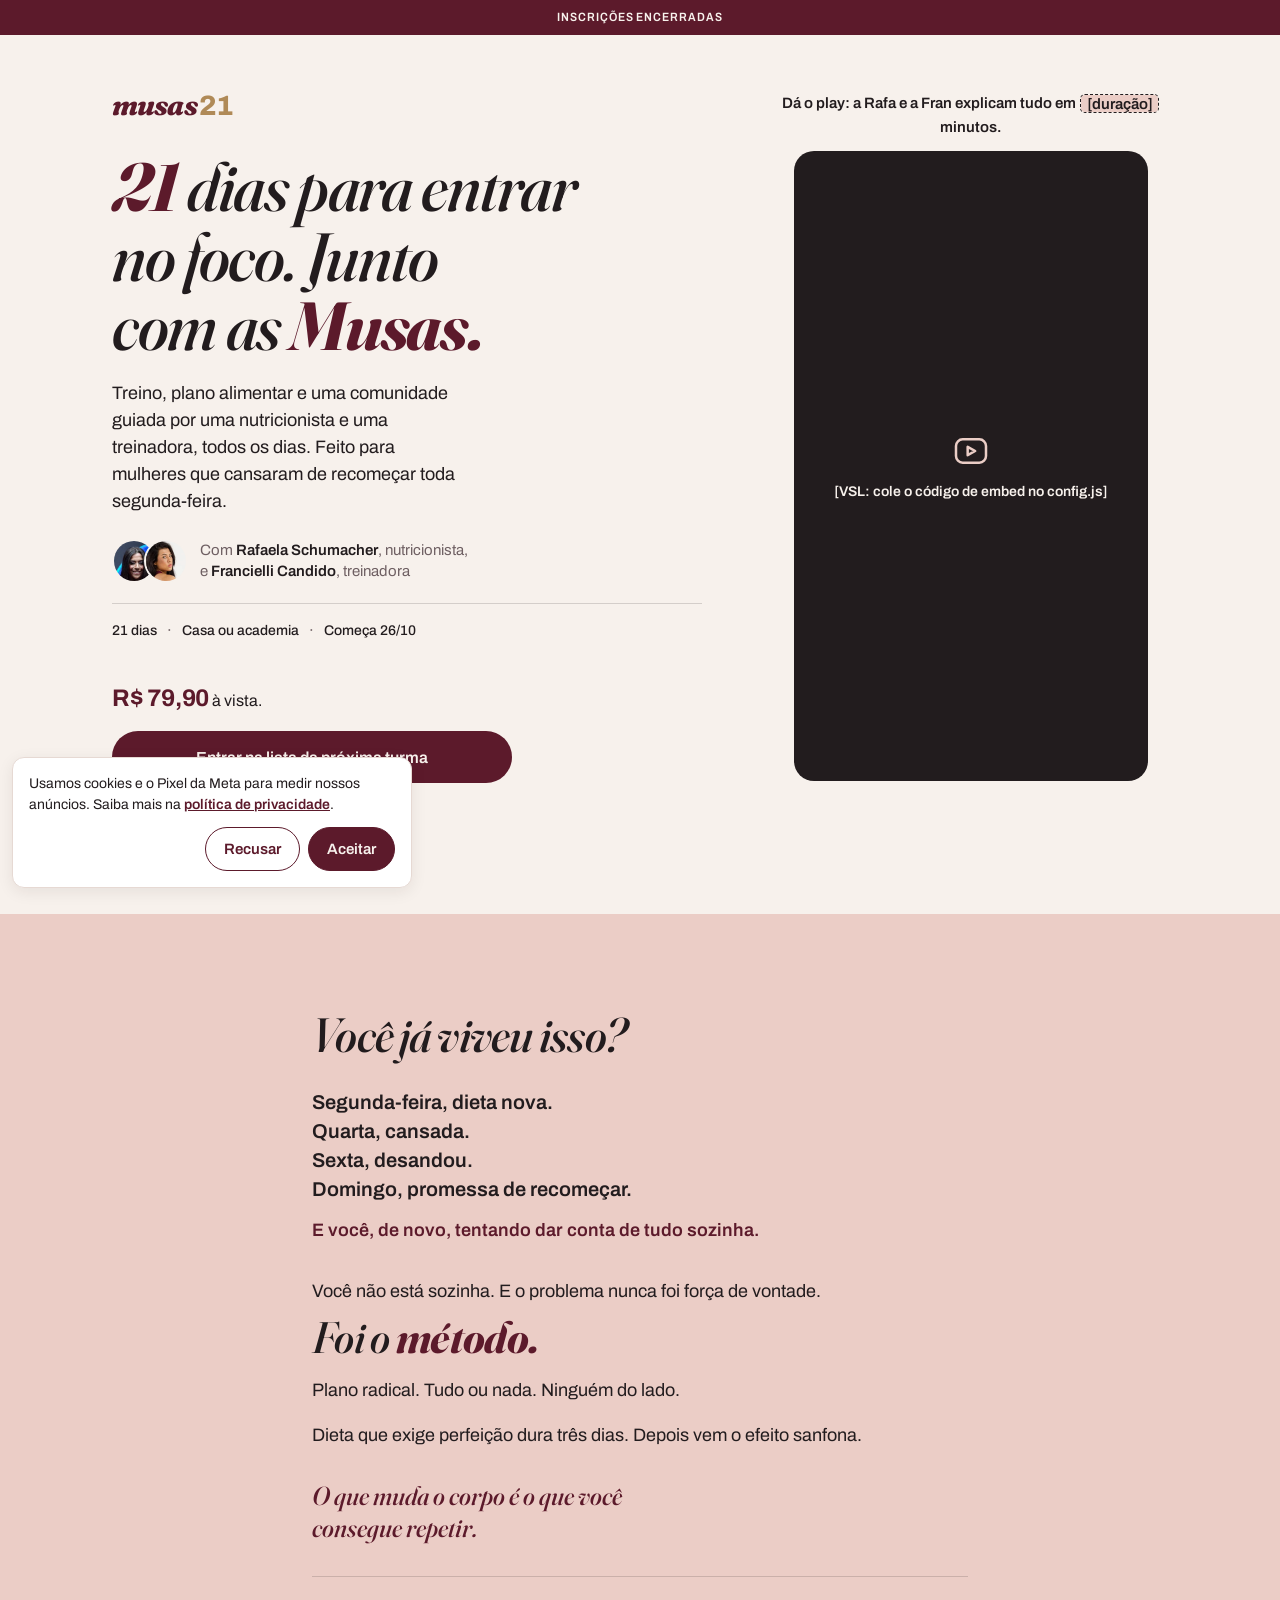
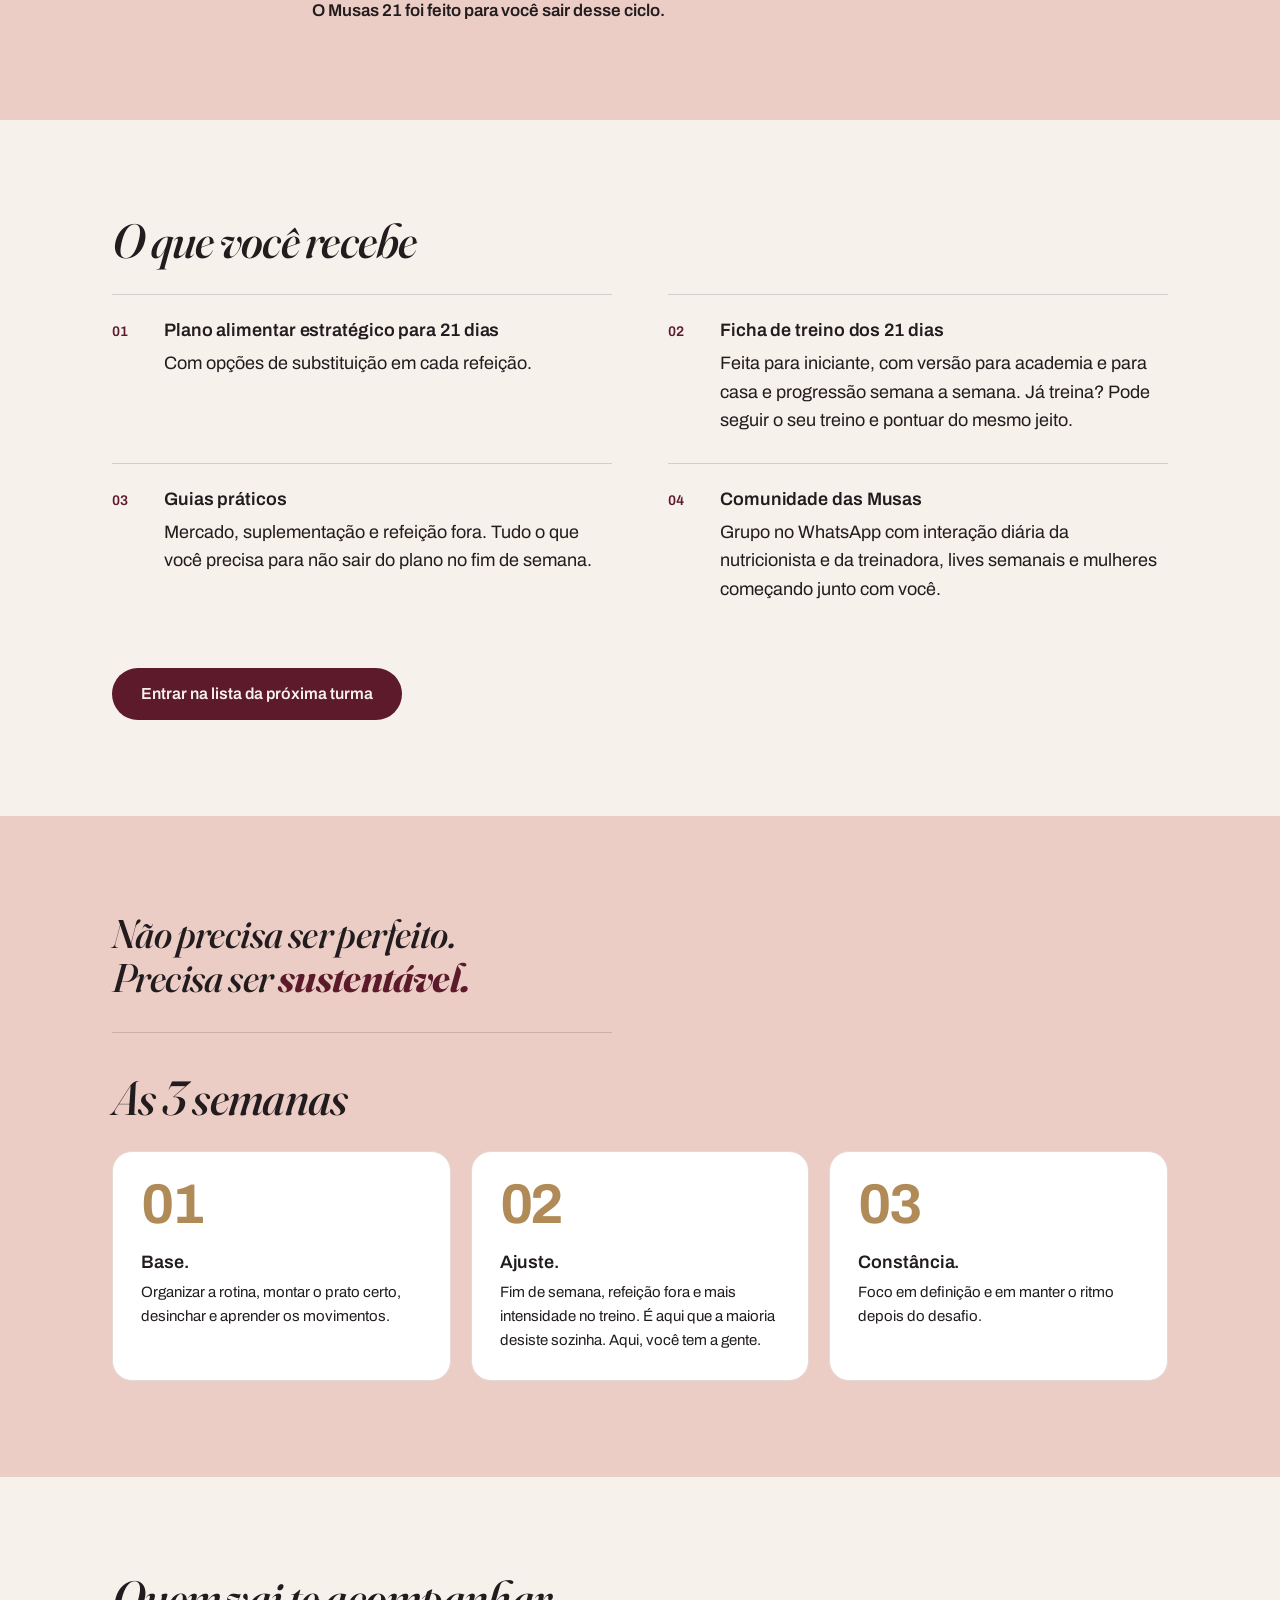
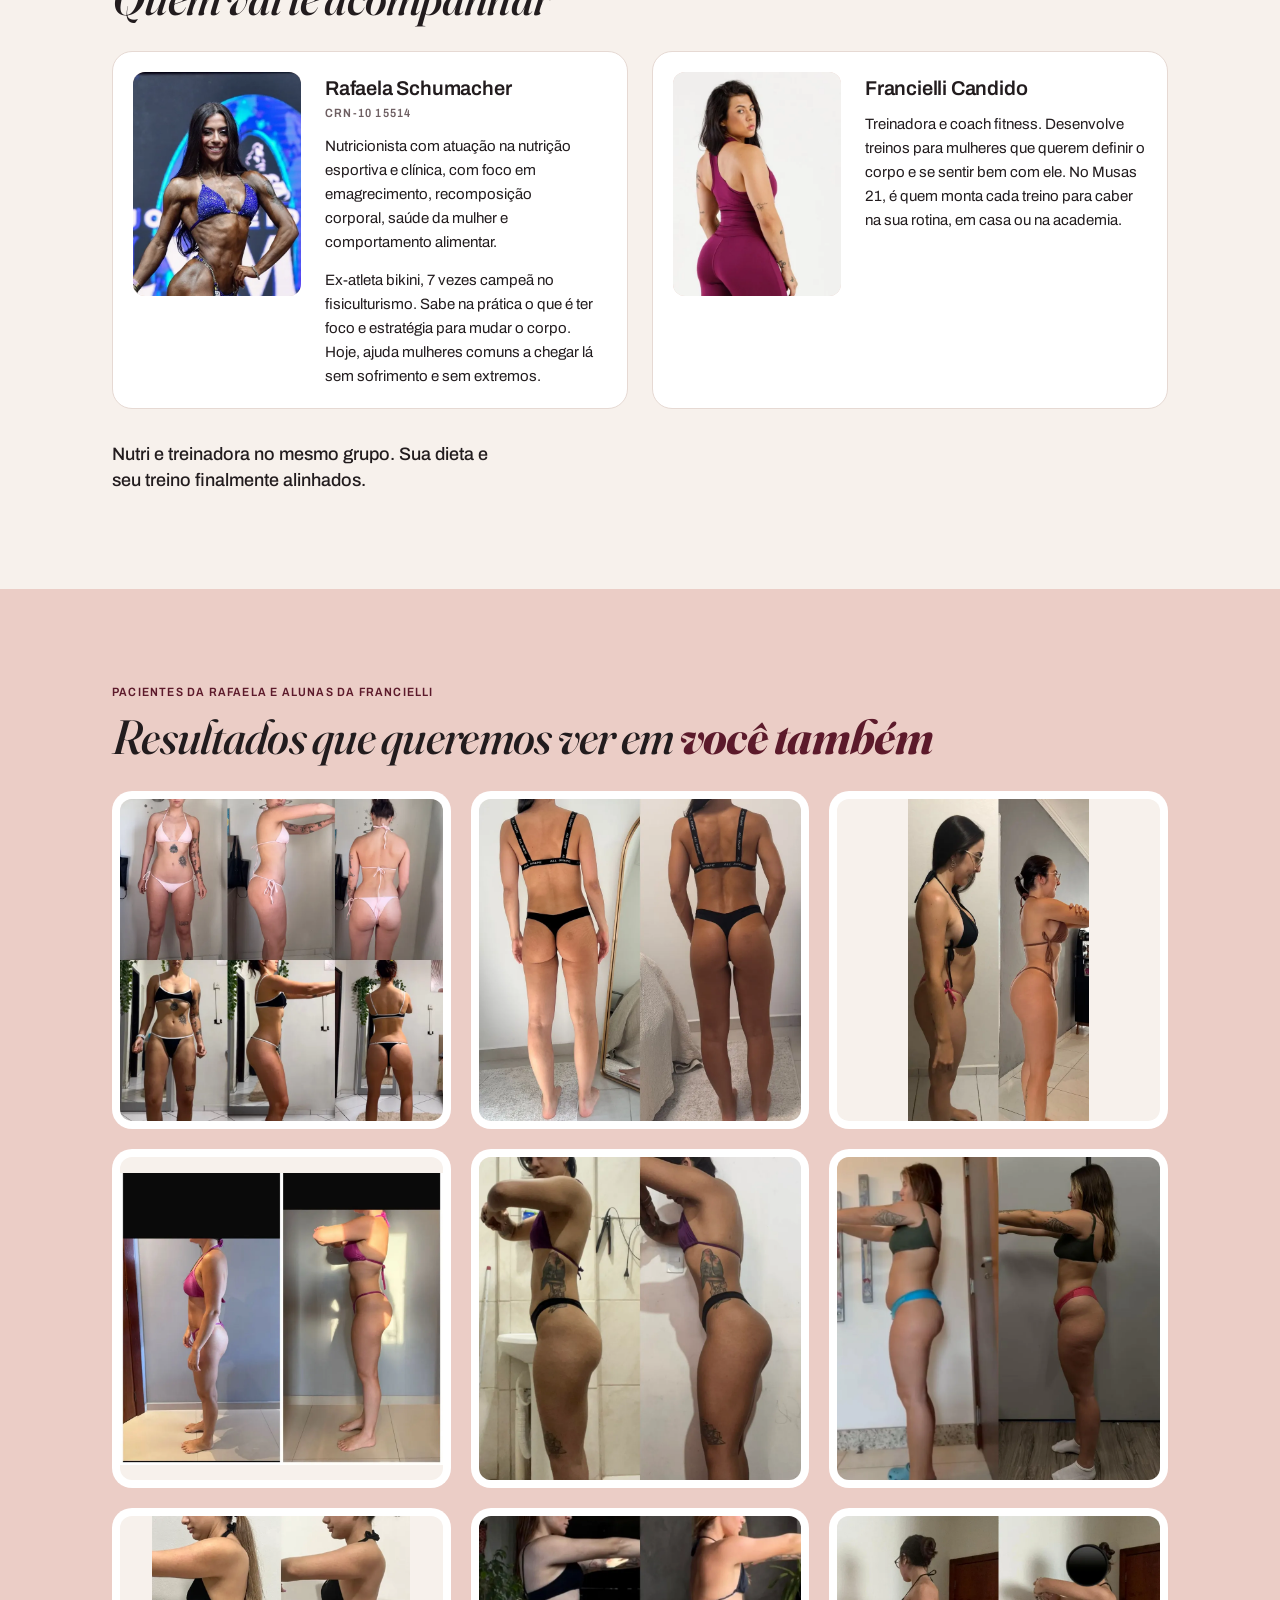
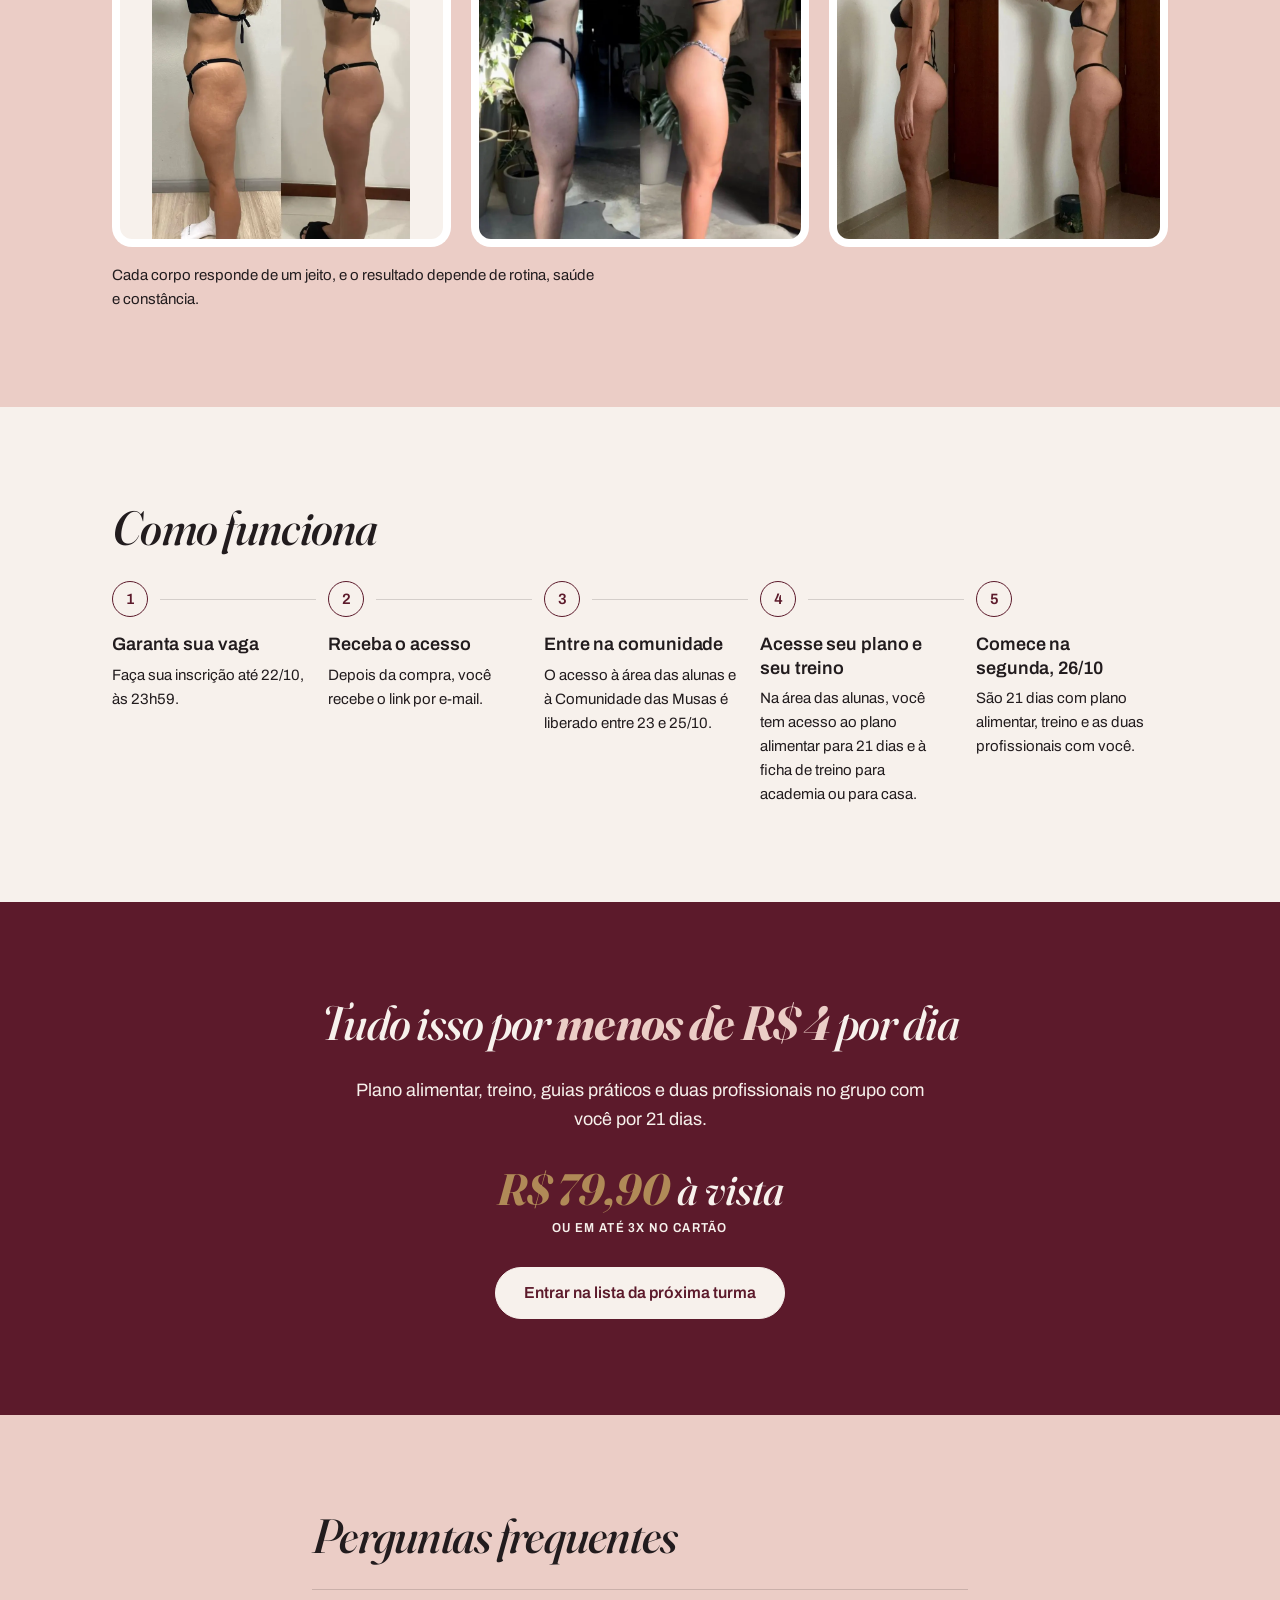
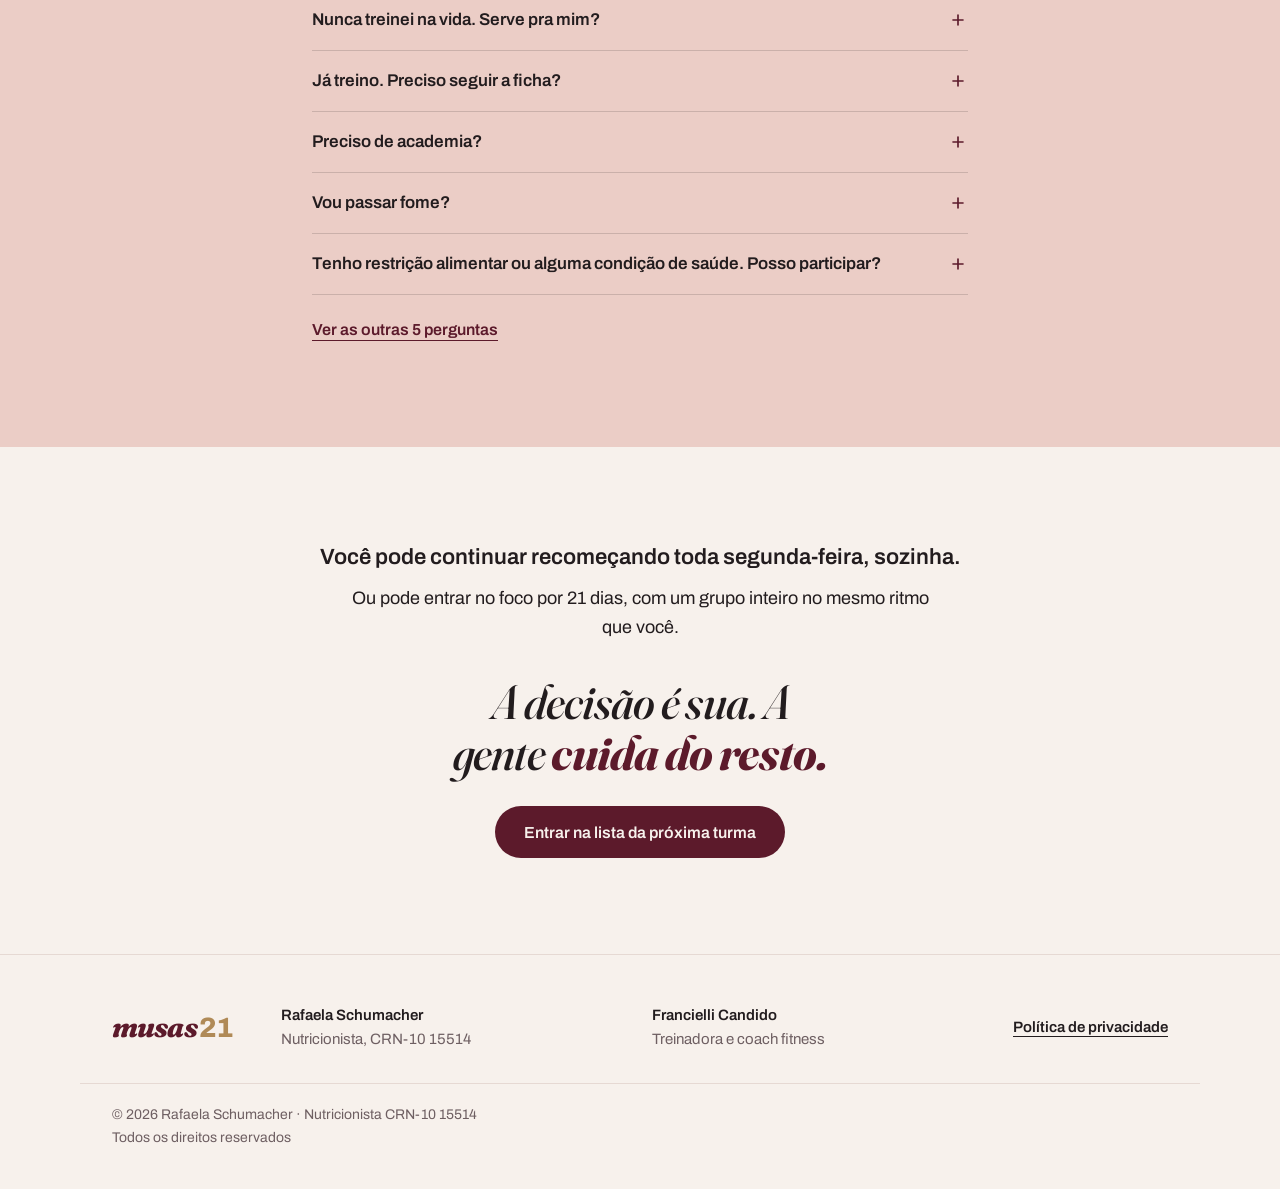
==== index.html @ 36de3314 "Novo posicionamento (foco + Musas), parcelas sem valor, FAQ atualizado e sem bloco de acompanhamento" ====
<!doctype html>
<html lang="pt-BR">
<head>
  <meta charset="utf-8">
  <meta name="viewport" content="width=device-width, initial-scale=1, viewport-fit=cover">
  <title>Projeto Musas 21</title>
  <meta name="description" content="21 dias para entrar no foco, junto com as Musas. Treino, plano alimentar e uma comunidade guiada por uma nutricionista e uma treinadora, todos os dias.">
  <meta name="theme-color" content="#5C1A2B">
  <link rel="icon" href="imagens/favicon.svg" type="image/svg+xml">

  <link rel="preconnect" href="https://fonts.googleapis.com">
  <link rel="preconnect" href="https://fonts.gstatic.com" crossorigin>
  <link rel="stylesheet" href="https://fonts.googleapis.com/css2?family=Archivo:wdth,wght@75..100,400..800&family=Fraunces:ital,opsz,wght@1,9..144,400..800&display=swap">

  <link rel="stylesheet" href="tokens.css">
  <link rel="stylesheet" href="estilos/base.css">
  <link rel="stylesheet" href="estilos/secoes.css">

  <script src="config.js"></script>
  <script src="scripts/app.js" defer></script>
</head>
<body>

  <!-- ===================== FAIXA DO TOPO ===================== -->
  <div class="faixa" id="faixa" role="region" aria-label="Status das inscrições">
    <p class="faixa__texto">
      <span id="faixa-texto">Inscrições abertas até 22/10, às 23h59. O desafio começa em 26/10.</span>
      <span class="faixa__contagem" id="faixa-contagem" hidden></span>
    </p>
  </div>

  <main>

    <!-- ===================== HERO ===================== -->
    <section class="secao secao--porcelana hero" id="hero">
      <div class="container hero__grade">
        <div class="hero__texto">
          <p class="logo" aria-label="Musas 21"><span class="logo__musas">Musas</span><span class="logo__21">21</span></p>
          <h1 class="titulo titulo--hero"><em>21</em> dias para entrar no foco. Junto com as <em>Musas.</em></h1>
          <p class="hero__sub">Treino, plano alimentar e uma comunidade guiada por uma nutricionista e uma treinadora, todos os dias. Feito para mulheres que cansaram de recomeçar toda segunda-feira.</p>
          <p class="hero__autoras">
            <span class="hero__rostos" aria-hidden="true">
              <img src="imagens/rafaela-rosto.webp" alt="" width="160" height="160">
              <img src="imagens/fran-rosto.webp" alt="" width="160" height="160">
            </span>
            <span>Com <strong>Rafaela Schumacher</strong>, nutricionista, e <strong>Francielli Candido</strong>, treinadora</span>
          </p>
          <ul class="hero__dados" aria-label="Resumo do desafio">
            <li>21 dias</li>
            <li>Casa ou academia</li>
            <li>Começa 26/10</li>
          </ul>
        </div>

        <div class="hero__oferta">
          <p class="preco-linha"><strong>R$ 79,90</strong> à vista.</p>
          <a class="botao botao--principal" href="#" data-cta="hero" data-texto-aberto="Quero começar dia 26/10">Quero começar dia 26/10</a>
          <p class="hero__parcela">ou em até 3x no cartão.<span data-somente-aberto> Inscrições até 22/10, às 23h59.</span></p>
        </div>

        <div class="hero__video">
          <p class="vsl__chamada">Dá o play: a Rafa e a Fran explicam tudo em <mark class="ph">[duração]</mark> minutos.</p>
          <div class="vsl" id="vsl" data-formato="vertical">
            <div class="vsl__placeholder">
              <svg class="icone" viewBox="0 0 24 24" aria-hidden="true"><rect x="3" y="5" width="18" height="14" rx="4"/><path d="M10 9.5v5l4.5-2.5z"/></svg>
              <span class="vsl__aviso">[VSL: cole o código de embed no config.js]</span>
            </div>
          </div>
        </div>
      </div>
    </section>

    <!-- ===================== IDENTIFICAÇÃO ===================== -->
    <section class="secao secao--rose identificacao">
      <div class="container container--estreito">
        <h2 class="titulo">Você já viveu isso?</h2>
        <p class="identificacao__semana">Segunda-feira, dieta nova.<br>Quarta, cansada.<br>Sexta, desandou.<br>Domingo, promessa de recomeçar.</p>
        <p class="identificacao__gaveta">E você, de novo, tentando dar conta de tudo sozinha.</p>
        <p class="texto">Você não está sozinha. E o problema nunca foi força de vontade.</p>
        <p class="identificacao__virada">Foi o <em>método.</em></p>
        <p class="texto">Plano radical. Tudo ou nada. Ninguém do lado.</p>
        <p class="texto">Dieta que exige perfeição dura três dias. Depois vem o efeito sanfona.</p>
        <p class="identificacao__repetir">O que muda o corpo é o que você consegue repetir.</p>
        <p class="identificacao__fecho">O Musas 21 foi feito para você sair desse ciclo.</p>
      </div>
    </section>

    <!-- ===================== O QUE VOCÊ RECEBE ===================== -->
    <section class="secao secao--porcelana">
      <div class="container">
        <h2 class="titulo">O que você recebe</h2>
        <ol class="entregas">
          <li class="entrega">
            <span class="entrega__numero" aria-hidden="true">01</span>
            <div>
              <h3 class="item-titulo">Plano alimentar estratégico para 21 dias</h3>
              <p>Com opções de substituição em cada refeição.</p>
            </div>
          </li>
          <li class="entrega">
            <span class="entrega__numero" aria-hidden="true">02</span>
            <div>
              <h3 class="item-titulo">Ficha de treino dos 21 dias</h3>
              <p>Feita para iniciante, com versão para academia e para casa e progressão semana a semana. Já treina? Pode seguir o seu treino e pontuar do mesmo jeito.</p>
            </div>
          </li>
          <li class="entrega">
            <span class="entrega__numero" aria-hidden="true">03</span>
            <div>
              <h3 class="item-titulo">Guias práticos</h3>
              <p>Mercado, suplementação e refeição fora. Tudo o que você precisa para não sair do plano no fim de semana.</p>
            </div>
          </li>
          <li class="entrega">
            <span class="entrega__numero" aria-hidden="true">04</span>
            <div>
              <h3 class="item-titulo">Comunidade das Musas</h3>
              <p>Grupo no WhatsApp com interação diária da nutricionista e da treinadora, lives semanais e mulheres começando junto com você.</p>
            </div>
          </li>
        </ol>
        <div class="acao">
          <a class="botao botao--principal" href="#" data-cta="recebe" data-texto-aberto="Quero meu plano e meu treino">Quero meu plano e meu treino</a>
        </div>
      </div>
    </section>

    <!-- ===================== AS 3 SEMANAS ===================== -->
    <section class="secao secao--rose">
      <div class="container">
        <p class="frase-destaque">Não precisa ser perfeito. Precisa ser <em>sustentável.</em></p>
        <h2 class="titulo">As 3 semanas</h2>
        <ol class="semanas">
          <li class="semana">
            <span class="semana__numero"><span class="sr-only">Semana </span>01</span>
            <div>
              <h3 class="item-titulo semana__nome">Base.</h3>
              <p>Organizar a rotina, montar o prato certo, desinchar e aprender os movimentos.</p>
            </div>
          </li>
          <li class="semana">
            <span class="semana__numero"><span class="sr-only">Semana </span>02</span>
            <div>
              <h3 class="item-titulo semana__nome">Ajuste.</h3>
              <p>Fim de semana, refeição fora e mais intensidade no treino. É aqui que a maioria desiste sozinha. Aqui, você tem a gente.</p>
            </div>
          </li>
          <li class="semana">
            <span class="semana__numero"><span class="sr-only">Semana </span>03</span>
            <div>
              <h3 class="item-titulo semana__nome">Constância.</h3>
              <p>Foco em definição e em manter o ritmo depois do desafio.</p>
            </div>
          </li>
        </ol>
      </div>
    </section>

    <!-- ===================== QUEM VAI TE ACOMPANHAR ===================== -->
    <section class="secao secao--porcelana">
      <div class="container">
        <h2 class="titulo">Quem vai te acompanhar</h2>
        <div class="pessoas">
          <article class="pessoa">
            <img class="pessoa__foto" src="imagens/rafaela-card.webp" alt="Rafaela Schumacher no palco de uma competição de fisiculturismo" width="480" height="640" loading="lazy" decoding="async">
            <div class="pessoa__cabecalho">
              <h3 class="pessoa__nome">Rafaela Schumacher</h3>
              <p class="rotulo pessoa__registro">CRN-10 15514</p>
            </div>
            <div class="pessoa__bio">
              <p>Nutricionista com atuação na nutrição esportiva e clínica, com foco em emagrecimento, recomposição corporal, saúde da mulher e comportamento alimentar.</p>
              <p>Ex-atleta bikini, 7 vezes campeã no fisiculturismo. Sabe na prática o que é ter foco e estratégia para mudar o corpo. Hoje, ajuda mulheres comuns a chegar lá sem sofrimento e sem extremos.</p>
            </div>
          </article>
          <article class="pessoa">
            <img class="pessoa__foto" src="imagens/fran-card.webp" alt="Francielli Candido, treinadora do Musas 21" width="480" height="640" loading="lazy" decoding="async">
            <div class="pessoa__cabecalho">
              <h3 class="pessoa__nome">Francielli Candido</h3>
            </div>
            <div class="pessoa__bio">
              <p>Treinadora e coach fitness. Desenvolve treinos para mulheres que querem definir o corpo e se sentir bem com ele. No Musas 21, é quem monta cada treino para caber na sua rotina, em casa ou na academia.</p>
            </div>
          </article>
        </div>
        <p class="juntas">Nutri e treinadora no mesmo grupo. Sua dieta e seu treino finalmente alinhados.</p>
      </div>
    </section>

    <!-- ===================== RESULTADOS (antes e depois) ===================== -->
    <section class="secao secao--rose">
      <div class="container">
        <p class="rotulo resultados__rotulo">Pacientes da Rafaela e alunas da Francielli</p>
        <h2 class="titulo">Resultados que queremos ver em <em>você também</em></h2>
        <div class="resultados" tabindex="0" aria-label="Resultados de pacientes. Deslize para ver mais.">
          <figure class="resultado">
            <img src="imagens/resultados/resultado-02.webp" alt="Antes e depois de uma paciente da Rafaela ou aluna da Francielli" width="1000" height="1000" loading="lazy" decoding="async">
          </figure>
          <figure class="resultado">
            <img src="imagens/resultados/resultado-09.webp" alt="Antes e depois de uma paciente da Rafaela ou aluna da Francielli" width="1000" height="1000" loading="lazy" decoding="async">
          </figure>
          <figure class="resultado">
            <img src="imagens/resultados/resultado-08.webp" alt="Antes e depois de uma paciente da Rafaela ou aluna da Francielli" width="563" height="1000" loading="lazy" decoding="async">
          </figure>
          <figure class="resultado">
            <img src="imagens/resultados/resultado-10.webp" alt="Antes e depois de uma paciente da Rafaela ou aluna da Francielli" width="1000" height="906" loading="lazy" decoding="async">
          </figure>
          <figure class="resultado">
            <img src="imagens/resultados/resultado-03.webp" alt="Antes e depois de uma paciente da Rafaela ou aluna da Francielli" width="1000" height="1000" loading="lazy" decoding="async">
          </figure>
          <figure class="resultado">
            <img src="imagens/resultados/resultado-04.webp" alt="Antes e depois de uma paciente da Rafaela ou aluna da Francielli" width="1000" height="1000" loading="lazy" decoding="async">
          </figure>
          <figure class="resultado">
            <img src="imagens/resultados/resultado-05.webp" alt="Antes e depois de uma paciente da Rafaela ou aluna da Francielli" width="799" height="1000" loading="lazy" decoding="async">
          </figure>
          <figure class="resultado">
            <img src="imagens/resultados/resultado-06.webp" alt="Antes e depois de uma paciente da Rafaela ou aluna da Francielli" width="1000" height="1000" loading="lazy" decoding="async">
          </figure>
          <figure class="resultado">
            <img src="imagens/resultados/resultado-07.webp" alt="Antes e depois de uma paciente da Rafaela ou aluna da Francielli" width="1000" height="1000" loading="lazy" decoding="async">
          </figure>
        </div>
        <p class="texto-pequeno resultados__aviso">Cada corpo responde de um jeito, e o resultado depende de rotina, saúde e constância.</p>
      </div>
    </section>

    <!-- ===================== COMO FUNCIONA ===================== -->
    <section class="secao secao--porcelana">
      <div class="container">
        <h2 class="titulo">Como funciona</h2>
        <ol class="passos">
          <li class="passo">
            <span class="passo__numero" aria-hidden="true">1</span>
            <div>
              <h3 class="item-titulo">Garanta sua vaga</h3>
              <p>Faça sua inscrição até 22/10, às 23h59.</p>
            </div>
          </li>
          <li class="passo">
            <span class="passo__numero" aria-hidden="true">2</span>
            <div>
              <h3 class="item-titulo">Receba o acesso</h3>
              <p>Depois da compra, você recebe o link por <span class="sem-quebra">e-mail</span>.</p>
            </div>
          </li>
          <li class="passo">
            <span class="passo__numero" aria-hidden="true">3</span>
            <div>
              <h3 class="item-titulo">Entre na comunidade</h3>
              <p>O acesso à área das alunas e à Comunidade das Musas é liberado entre 23 e 25/10.</p>
            </div>
          </li>
          <li class="passo">
            <span class="passo__numero" aria-hidden="true">4</span>
            <div>
              <h3 class="item-titulo">Acesse seu plano e seu treino</h3>
              <p>Na área das alunas, você tem acesso ao plano alimentar para 21 dias e à ficha de treino para academia ou para casa.</p>
            </div>
          </li>
          <li class="passo">
            <span class="passo__numero" aria-hidden="true">5</span>
            <div>
              <h3 class="item-titulo">Comece na segunda, 26/10</h3>
              <p>São 21 dias com plano alimentar, treino e as duas profissionais com você.</p>
            </div>
          </li>
        </ol>
      </div>
    </section>

    <!-- ===================== VALOR ===================== -->
    <section class="secao secao--bordo valor">
      <div class="container container--estreito">
        <h2 class="titulo">Tudo isso por <em>menos de R$ 4</em> por dia</h2>
        <p class="texto">Plano alimentar, treino, guias práticos e duas profissionais no grupo com você por 21 dias.</p>
        <p class="valor__destaque"><em>R$ 79,90</em> à vista</p>
        <p class="valor__dia">ou em até 3x no cartão</p>
        <a class="botao botao--secundario" href="#" data-cta="valor" data-texto-aberto="Quero entrar no Musas 21">Quero entrar no Musas 21</a>
        <p class="texto-pequeno valor__prazo" data-somente-aberto>As inscrições fecham em 22/10, às 23h59.</p>
      </div>
    </section>

    <!-- ===================== GARANTIA (liga no config.js) ===================== -->
    <section class="secao secao--porcelana garantia" id="garantia" hidden>
      <div class="container container--estreito">
        <div class="card garantia__card">
          <svg class="icone garantia__icone" viewBox="0 0 24 24" aria-hidden="true"><path d="M12 3.5 5 6v5.5c0 4.2 2.9 7.6 7 9 4.1-1.4 7-4.8 7-9V6z"/><path d="m9 12 2 2 4-4"/></svg>
          <p class="garantia__texto" id="garantia-texto"></p>
        </div>
      </div>
    </section>

    <!-- ===================== PERGUNTAS FREQUENTES ===================== -->
    <section class="secao secao--rose">
      <div class="container container--estreito">
        <h2 class="titulo">Perguntas frequentes</h2>
        <div class="faq" id="faq">
          <details class="faq__item">
            <summary><span>Nunca treinei na vida. Serve pra mim?</span><svg class="icone faq__icone" viewBox="0 0 24 24" aria-hidden="true"><path class="faq__vertical" d="M12 6v12"/><path d="M6 12h12"/></svg></summary>
            <p>Sim. A ficha foi feita para iniciante, com progressão semana a semana.</p>
          </details>
          <details class="faq__item">
            <summary><span>Já treino. Preciso seguir a ficha?</span><svg class="icone faq__icone" viewBox="0 0 24 24" aria-hidden="true"><path class="faq__vertical" d="M12 6v12"/><path d="M6 12h12"/></svg></summary>
            <p>Não. Você pode seguir o seu treino e entrar na comunidade para focar com a gente.</p>
          </details>
          <details class="faq__item">
            <summary><span>Preciso de academia?</span><svg class="icone faq__icone" viewBox="0 0 24 24" aria-hidden="true"><path class="faq__vertical" d="M12 6v12"/><path d="M6 12h12"/></svg></summary>
            <p>Não. A ficha tem versão para academia e para casa.</p>
          </details>
          <details class="faq__item">
            <summary><span>Vou passar fome?</span><svg class="icone faq__icone" viewBox="0 0 24 24" aria-hidden="true"><path class="faq__vertical" d="M12 6v12"/><path d="M6 12h12"/></svg></summary>
            <p>Não. O plano tem substituições para você comer bem.</p>
          </details>
          <details class="faq__item">
            <summary><span>Tenho restrição alimentar ou alguma condição de saúde. Posso participar?</span><svg class="icone faq__icone" viewBox="0 0 24 24" aria-hidden="true"><path class="faq__vertical" d="M12 6v12"/><path d="M6 12h12"/></svg></summary>
            <p>O plano é geral e não substitui um acompanhamento individual. Se você é gestante, lactante ou tem alguma doença diagnosticada, converse com seu médico ou nutricionista antes de começar.</p>
          </details>
          <details class="faq__item faq__item--extra">
            <summary><span>Quando começa?</span><svg class="icone faq__icone" viewBox="0 0 24 24" aria-hidden="true"><path class="faq__vertical" d="M12 6v12"/><path d="M6 12h12"/></svg></summary>
            <p>Segunda-feira, 26/10. O acesso à área das alunas e à comunidade é liberado entre 23 e 25/10.</p>
          </details>
          <details class="faq__item faq__item--extra">
            <summary><span>Como recebo o acesso?</span><svg class="icone faq__icone" viewBox="0 0 24 24" aria-hidden="true"><path class="faq__vertical" d="M12 6v12"/><path d="M6 12h12"/></svg></summary>
            <p>Depois da compra, você recebe o link por <span class="sem-quebra">e-mail</span>.</p>
          </details>
          <details class="faq__item faq__item--extra">
            <summary><span>Por quanto tempo tenho acesso?</span><svg class="icone faq__icone" viewBox="0 0 24 24" aria-hidden="true"><path class="faq__vertical" d="M12 6v12"/><path d="M6 12h12"/></svg></summary>
            <p><mark class="ph">[DEFINIR]</mark></p>
          </details>
          <details class="faq__item faq__item--extra">
            <summary><span>E se eu errar um dia?</span><svg class="icone faq__icone" viewBox="0 0 24 24" aria-hidden="true"><path class="faq__vertical" d="M12 6v12"/><path d="M6 12h12"/></svg></summary>
            <p>Você continua de onde parou. Um dia fora do plano não apaga o que você já construiu.</p>
          </details>
          <details class="faq__item faq__item--extra">
            <summary><span>Vou ter suporte?</span><svg class="icone faq__icone" viewBox="0 0 24 24" aria-hidden="true"><path class="faq__vertical" d="M12 6v12"/><path d="M6 12h12"/></svg></summary>
            <p>Sim. A nutricionista e a treinadora estão na Comunidade das Musas todos os dias.</p>
          </details>
        </div>
        <button type="button" class="faq__mais" id="faq-mais" hidden>Ver as outras 5 perguntas</button>
      </div>
    </section>

    <!-- ===================== ENCERRAMENTO ===================== -->
    <section class="secao secao--porcelana encerramento">
      <div class="container container--estreito">
        <p class="encerramento__abre">Você pode continuar recomeçando toda segunda-feira, sozinha.</p>
        <p class="texto">Ou pode entrar no foco por 21 dias, com um grupo inteiro no mesmo ritmo que você.</p>
        <p class="titulo encerramento__destaque">A decisão é sua. A gente <em>cuida do resto.</em></p>
        <a class="botao botao--principal" href="#" data-cta="encerramento" data-texto-aberto="Quero ser uma Musa">Quero ser uma Musa</a>
        <p class="texto-pequeno" data-somente-aberto>As inscrições fecham em 22/10, às 23h59.</p>
      </div>
    </section>

  </main>

  <!-- ===================== RODAPÉ ===================== -->
  <footer class="rodape">
    <div class="container rodape__grade">
      <p class="logo logo--rodape" aria-label="Musas 21"><span class="logo__musas">Musas</span><span class="logo__21">21</span></p>
      <div class="rodape__pessoas">
        <p><strong>Rafaela Schumacher</strong><br>Nutricionista, <span class="sem-quebra">CRN-10 15514</span></p>
        <p><strong>Francielli Candido</strong><br>Treinadora e coach fitness</p>
      </div>
      <a class="rodape__link" href="politica-de-privacidade.html">Política de privacidade</a>
    </div>
    <div class="container rodape__direitos">
      <p>© 2026 Rafaela Schumacher · Nutricionista <span class="sem-quebra">CRN-10 15514</span></p>
      <p>Todos os direitos reservados</p>
    </div>
  </footer>

  <!-- ===================== BARRA FIXA (CELULAR) ===================== -->
  <div class="barra-fixa" id="barra-fixa" aria-hidden="true">
    <p class="barra-fixa__preco">R$ 79,90</p>
    <a class="botao botao--principal botao--compacto" href="#" data-cta="barra" data-texto-aberto="Quero entrar" tabindex="-1">Quero entrar</a>
  </div>

  <!-- ===================== AVISO DE COOKIES ===================== -->
  <div class="cookies" id="cookies" role="dialog" aria-label="Aviso de cookies" hidden>
    <p>Usamos cookies e o Pixel da Meta para medir nossos anúncios. Saiba mais na <a href="politica-de-privacidade.html">política de privacidade</a>.</p>
    <div class="cookies__botoes">
      <button type="button" class="cookies__botao cookies__botao--recusar" data-cookies="recusado">Recusar</button>
      <button type="button" class="cookies__botao cookies__botao--aceitar" data-cookies="aceito">Aceitar</button>
    </div>
  </div>

  <div class="aviso" id="aviso" role="status" aria-live="polite" hidden></div>

</body>
</html>
---- tokens.css ----
/* =========================================================
   TOKENS — Identidade visual "Atelier Sport" do Musas 21
   Todas as cores, fontes e raios da página ficam aqui.
   ========================================================= */

:root {
  /* Cores */
  --bordo: #5C1A2B;          /* principal: botões, títulos de destaque, ícones, faixa do topo */
  --bordo-escuro: #431220;   /* hover e estado pressionado dos botões */
  --rose: #EBCDC6;           /* apoio: seções alternadas e destaques sobre bordô */
  --porcelana: #F7F1EC;      /* fundo geral */
  --branco: #FFFFFF;         /* cards */
  --grafite: #221C1E;        /* texto principal */
  --grafite-suave: #6E5F62;  /* texto secundário (nunca em texto pequeno sobre rosé) */
  --bronze: #B08A57;         /* o "21" do logo e números grandes (só texto grande, sobre porcelana é decorativo) */
  --borda: #E6D9D3;          /* bordas finas de 1px dos cards */
  --linha: rgba(34, 28, 30, 0.16); /* linhas divisórias sobre porcelana e rosé */
  --foto: #72303F;           /* fundo dos espaços reservados para fotos */

  /* Fontes */
  --fonte-sans: "Archivo", system-ui, -apple-system, "Segoe UI", sans-serif;   /* texto; condensada = rótulos */
  --fonte-serif: "Fraunces", Georgia, "Times New Roman", serif;               /* títulos em itálico */

  /* Raios */
  --raio-bloco: 20px;
  --raio-pequeno: 12px;
  --raio-pilula: 999px;

  /* Espaçamentos */
  --gutter: 20px;
  --largura-max: 1120px;
  --espaco-secao: 56px;

  /* Alturas de elementos fixos */
  --altura-botao: 52px;
}

@media (min-width: 900px) {
  :root {
    --gutter: 32px;
    --espaco-secao: 96px;
  }
}
---- estilos/base.css ----
/* =========================================================
   BASE — reset, tipografia, botões e utilitários
   Cores, fontes e raios vêm do tokens.css.
   ========================================================= */

*, *::before, *::after { box-sizing: border-box; }

html {
  -webkit-text-size-adjust: 100%;
  scroll-behavior: smooth;
}

body {
  margin: 0;
  background: var(--porcelana);
  color: var(--grafite);
  font-family: var(--fonte-sans);
  font-size: 17px;
  line-height: 1.6;
  overflow-x: clip;
  -webkit-font-smoothing: antialiased;
  text-rendering: optimizeLegibility;
}

@media (min-width: 900px) {
  body { font-size: 18px; }
}

img, svg, video, iframe { display: block; max-width: 100%; }

h1, h2, h3, p { margin: 0; }
p + p { margin-top: 0.9em; }
p { text-wrap: pretty; }

a { color: var(--bordo); }

[hidden] { display: none !important; }

:focus-visible {
  outline: 2px solid var(--grafite);
  outline-offset: 3px;
  border-radius: 4px;
}

@media (prefers-reduced-motion: reduce) {
  html { scroll-behavior: auto; }
  *, *::before, *::after { transition: none !important; animation: none !important; }
}

.sr-only {
  position: absolute;
  width: 1px;
  height: 1px;
  overflow: hidden;
  clip: rect(0 0 0 0);
  white-space: nowrap;
}

.sem-quebra { white-space: nowrap; }

/* ---------- Layout ---------- */

.container {
  width: 100%;
  max-width: var(--largura-max);
  margin: 0 auto;
  padding: 0 var(--gutter);
}

.container--estreito { max-width: 720px; }

/* ---------- Tipografia ----------
   Fraunces Italic: só títulos e frases de voz.
   Archivo reta: todo o resto (informação, nomes, itens). */

.titulo {
  font-family: var(--fonte-serif);
  font-style: italic;
  font-weight: 500;
  font-variation-settings: "opsz" 144;
  font-size: clamp(1.875rem, 6.4vw, 3rem);
  line-height: 1.05;
  letter-spacing: -0.015em;
  color: var(--grafite);
  margin-bottom: 28px;
  text-wrap: balance;
}

/* Destaque dentro de títulos e frases de voz */
.titulo em,
.voz em {
  font-style: italic;
  font-weight: 700;
  color: var(--bordo);
}

.item-titulo {
  font-family: var(--fonte-sans);
  font-weight: 600;
  font-size: 1.125rem;
  line-height: 1.3;
  letter-spacing: -0.005em;
  margin-bottom: 6px;
  text-wrap: pretty;
}

.rotulo {
  font-family: var(--fonte-sans);
  font-weight: 600;
  font-stretch: 87.5%;
  text-transform: uppercase;
  letter-spacing: 0.1em;
  font-size: 0.75rem;
  line-height: 1.3;
}

.texto { max-width: 60ch; }

.texto-pequeno {
  font-size: 0.9375rem;
  color: var(--grafite-suave);
}

/* ---------- Placeholders (trechos a preencher) ---------- */

.ph {
  background: var(--rose);
  color: var(--grafite);
  font-weight: 600;
  padding: 0.05em 0.35em;
  border-radius: 4px;
  outline: 1.5px dashed var(--grafite);
  margin: 0 2px;
  box-decoration-break: clone;
  -webkit-box-decoration-break: clone;
}

/* ---------- Logo: "musas" em Fraunces Italic + "21" em Archivo bronze ---------- */

.logo {
  display: inline-flex;
  align-items: baseline;
  gap: 0.08em;
  font-size: 1.75rem;
  line-height: 1;
  text-decoration: none;
}

.logo__musas {
  font-family: var(--fonte-serif);
  font-style: italic;
  font-weight: 800;
  text-transform: lowercase;
  letter-spacing: -0.03em;
  color: var(--bordo);
}

.logo__21 {
  font-family: var(--fonte-sans);
  font-weight: 800;
  letter-spacing: -0.03em;
  color: var(--bronze);
}

/* ---------- Ícones: traço 2px, cantos arredondados, sem preenchimento ---------- */

.icone {
  width: 24px;
  height: 24px;
  fill: none;
  stroke: currentColor;
  stroke-width: 2;
  stroke-linecap: round;
  stroke-linejoin: round;
  flex: none;
}

/* ---------- Botões ---------- */

.botao {
  display: inline-flex;
  align-items: center;
  justify-content: center;
  min-height: var(--altura-botao);
  padding: 0 28px;
  border-radius: var(--raio-pilula);
  border: 1.5px solid transparent;
  font-family: var(--fonte-sans);
  font-weight: 600;
  font-size: 1rem;
  line-height: 1.2;
  text-align: center;
  text-decoration: none;
  cursor: pointer;
  transition: background-color 0.15s ease, color 0.15s ease, border-color 0.15s ease;
  -webkit-tap-highlight-color: transparent;
}

.botao--principal {
  background: var(--bordo);
  color: var(--porcelana);
}
.botao--principal:hover,
.botao--principal:active { background: var(--bordo-escuro); }

.botao--secundario {
  background: var(--porcelana);
  color: var(--bordo);
  border-color: var(--porcelana);
}
.botao--secundario:hover,
.botao--secundario:active { background: var(--branco); border-color: var(--branco); }

.botao--compacto { padding: 0 20px; min-height: 48px; }

/* ---------- Card (usado em poucos lugares, de propósito) ---------- */

.card {
  background: var(--branco);
  border: 1px solid var(--borda);
  border-radius: var(--raio-bloco);
  padding: 24px;
}

/* ---------- Links com seta ---------- */

.link-seta {
  display: inline-flex;
  align-items: center;
  gap: 8px;
  min-height: 44px;
  font-weight: 600;
  color: var(--bordo);
  text-decoration: underline;
  text-decoration-thickness: 1px;
  text-underline-offset: 5px;
}
.link-seta:hover { text-decoration-thickness: 2px; }
.link-seta .icone { width: 18px; height: 18px; }
---- estilos/secoes.css ----
/* =========================================================
   SEÇÕES — layout de cada parte da página, na ordem em que aparecem
   ========================================================= */

/* ---------- Seções e fundos alternados ---------- */

.secao {
  position: relative;
  padding: var(--espaco-secao) 0;
}

.secao--compacta { padding: 40px 0; }

.secao--porcelana { background: var(--porcelana); }
.secao--rose { background: var(--rose); }

/* Sobre rosé, texto secundário fica em grafite (grafite-suave não passa 4,5:1) */
.secao--rose .texto-pequeno { color: var(--grafite); }

.secao--bordo {
  background: var(--bordo);
  color: var(--porcelana);
}
.secao--bordo .titulo { color: var(--porcelana); }
.secao--bordo .titulo em { color: var(--rose); } /* rosé sobre bordô: 8,60:1 */
.secao--bordo :focus-visible { outline-color: var(--porcelana); }

.acao { margin-top: 36px; }

/* Destaque em frases de voz (fora dos títulos) */
.frase-destaque em,
.identificacao__virada em {
  font-weight: 700;
  color: var(--bordo);
}

/* ---------- Faixa do topo ---------- */

.faixa {
  position: sticky;
  top: 0;
  z-index: 50;
  background: var(--bordo);
  color: var(--porcelana);
  padding: 9px var(--gutter);
  text-align: center;
}

.faixa__texto {
  max-width: 900px;
  margin: 0 auto;
  font-weight: 600;
  font-stretch: 87.5%;
  text-transform: uppercase;
  letter-spacing: 0.08em;
  font-size: 0.75rem;
  line-height: 1.45;
}

.faixa__contagem {
  display: inline-flex;
  gap: 4px;
  margin-left: 8px;
  font-variant-numeric: tabular-nums;
  white-space: nowrap;
}

.faixa__contagem b {
  min-width: 2.6em;
  padding: 1px 5px;
  border-radius: 4px;
  background: var(--porcelana);
  color: var(--bordo);
  font-weight: 700;
  letter-spacing: 0.04em;
}

@media (max-width: 599px) {
  .faixa__contagem { display: flex; justify-content: center; margin: 6px 0 0; }
  .faixa__contagem[hidden] { display: none; }
}

/* ---------- Hero ---------- */

.hero { padding-top: 32px; }

.hero__grade {
  display: grid;
  gap: 32px;
  grid-template-areas:
    "texto"
    "oferta"
    "video";
}

.hero__texto { grid-area: texto; }
.hero__oferta { grid-area: oferta; }
.hero__video { grid-area: video; }

.hero .logo { margin-bottom: 32px; }

.titulo--hero {
  font-size: clamp(2.25rem, 9vw, 4.25rem);
  line-height: 1.02;
  letter-spacing: -0.02em;
  margin-bottom: 20px;
}

.hero__sub {
  font-size: 1.125rem;
  line-height: 1.5;
  max-width: 36ch;
}

/* Rosto das duas + nomes: a prova humana logo no topo */
.hero__autoras {
  display: flex;
  align-items: center;
  gap: 12px;
  margin-top: 24px;
  font-size: 0.9375rem;
  line-height: 1.4;
  color: var(--grafite-suave);
  max-width: 40ch;
}
.hero__autoras strong { color: var(--grafite); font-weight: 600; }

.hero__rostos { display: flex; flex: none; }
.hero__rostos img {
  width: 44px;
  height: 44px;
  border-radius: 50%;
  object-fit: cover;
  border: 2px solid var(--porcelana);
  background: var(--rose);
}
.hero__rostos img + img { margin-left: -12px; }

/* Resumo em uma linha, como ficha técnica */
.hero__dados {
  list-style: none;
  margin: 20px 0 0;
  padding: 16px 0 0;
  border-top: 1px solid var(--linha);
  display: flex;
  flex-wrap: wrap;
  gap: 4px 0;
  font-size: 0.875rem;
  font-weight: 500;
  color: var(--grafite);
}
.hero__dados li + li::before {
  content: "·";
  margin: 0 10px;
  color: var(--grafite-suave);
}

.preco-linha {
  font-size: 1rem;
  margin-bottom: 14px;
}
.preco-linha strong {
  font-weight: 700;
  font-size: 1.5rem;
  letter-spacing: -0.01em;
  color: var(--bordo);
  font-variant-numeric: tabular-nums;
}

.hero__oferta .botao { width: 100%; max-width: 400px; }

.hero__parcela {
  margin-top: 12px;
  font-size: 0.875rem;
  color: var(--grafite-suave);
}

.botao--aparecendo { animation: aparecer 0.3s ease both; }
@keyframes aparecer {
  from { opacity: 0; transform: translateY(6px); }
  to { opacity: 1; transform: none; }
}

@media (min-width: 900px) {
  .hero { padding-top: 56px; }

  /* Vídeo vertical: texto à esquerda, vídeo à direita */
  .hero--vertical .hero__grade {
    grid-template-columns: minmax(0, 1.2fr) minmax(0, 0.8fr);
    grid-template-areas:
      "texto video"
      "oferta video";
    column-gap: 72px;
    row-gap: 36px;
    align-items: start;
  }

  /* Vídeo horizontal: tudo centralizado, vídeo largo */
  .hero--horizontal .hero__texto,
  .hero--horizontal .hero__oferta { text-align: center; }
  .hero--horizontal .hero__sub,
  .hero--horizontal .hero__autoras { margin-left: auto; margin-right: auto; }
  .hero--horizontal .hero__autoras,
  .hero--horizontal .hero__dados { justify-content: center; }
  .hero--horizontal .titulo--hero { max-width: 16ch; margin-left: auto; margin-right: auto; }
}

/* ---------- VSL ---------- */

.vsl__chamada {
  max-width: 380px;
  margin: 0 auto 12px;
  text-align: center;
  font-size: 0.9375rem;
  font-weight: 600;
}

.vsl {
  position: relative;
  width: 100%;
  margin: 0 auto;
  border-radius: var(--raio-bloco);
  overflow: hidden;
  background: var(--grafite);
}

.vsl[data-formato="vertical"] {
  aspect-ratio: 9 / 16;
  max-width: min(380px, calc(70vh * 9 / 16));
  max-width: min(380px, calc(70svh * 9 / 16));
}
.vsl[data-formato="horizontal"] { aspect-ratio: 16 / 9; max-width: 960px; }

.vsl iframe,
.vsl video,
.vsl__conteudo > * {
  position: absolute;
  inset: 0;
  width: 100% !important;
  height: 100% !important;
  border: 0;
}

.vsl__conteudo { position: absolute; inset: 0; }

.vsl__placeholder {
  position: absolute;
  inset: 0;
  display: flex;
  flex-direction: column;
  align-items: center;
  justify-content: center;
  gap: 12px;
  padding: 24px;
  text-align: center;
  color: var(--rose);
}
.vsl__placeholder .icone { width: 40px; height: 40px; stroke-width: 1.5; }

.vsl__aviso {
  color: var(--porcelana);
  font-weight: 600;
  font-size: 0.875rem;
  line-height: 1.3;
}

/* ---------- Identificação ---------- */

.identificacao__semana {
  font-weight: 600;
  font-size: 1.25rem;
  line-height: 1.45;
}

.identificacao__gaveta {
  margin-top: 12px;
  font-weight: 600;
  font-size: 1.125rem;
  color: var(--bordo);
}

.identificacao .texto { margin-top: 16px; }
.identificacao__gaveta + .texto { margin-top: 32px; }

.identificacao__virada {
  margin-top: 8px;
  font-family: var(--fonte-serif);
  font-style: italic;
  font-weight: 500;
  font-variation-settings: "opsz" 144;
  font-size: clamp(2rem, 7vw, 2.75rem);
  line-height: 1.05;
  letter-spacing: -0.015em;
}

.identificacao__repetir {
  margin: 32px 0;
  max-width: 22ch;
  font-family: var(--fonte-serif);
  font-style: italic;
  font-weight: 500;
  font-variation-settings: "opsz" 144;
  font-size: 1.625rem;
  line-height: 1.2;
  color: var(--bordo);
}

.identificacao__fecho {
  padding-top: 20px;
  border-top: 1px solid var(--linha);
  font-weight: 600;
  font-size: 1.0625rem;
}

/* ---------- O que você recebe (lista numerada) ---------- */

.entregas {
  list-style: none;
  margin: 0;
  padding: 0;
  border-bottom: 1px solid var(--linha);
}

.entrega {
  display: grid;
  grid-template-columns: 40px 1fr;
  gap: 12px;
  padding: 20px 0;
  border-top: 1px solid var(--linha);
}

.entrega__numero {
  font-weight: 600;
  font-size: 0.875rem;
  line-height: 1.9;
  color: var(--bordo);
  font-variant-numeric: tabular-nums;
}

.entrega p { max-width: 52ch; }

@media (min-width: 900px) {
  .entregas {
    display: grid;
    grid-template-columns: 1fr 1fr;
    column-gap: 56px;
    border-bottom: 0;
  }
  .entrega { padding: 24px 0 28px; }
}

/* ---------- Frase de destaque + As 3 semanas ---------- */

.frase-destaque {
  max-width: 20ch;
  margin-bottom: 40px;
  padding-bottom: 32px;
  border-bottom: 1px solid var(--linha);
  font-family: var(--fonte-serif);
  font-style: italic;
  font-weight: 500;
  font-variation-settings: "opsz" 144;
  font-size: clamp(1.75rem, 6vw, 2.5rem);
  line-height: 1.1;
  letter-spacing: -0.015em;
  text-wrap: balance;
}

.semanas {
  list-style: none;
  margin: 0;
  padding: 0;
  display: grid;
  gap: 12px;
}

/* Celular: número ao lado do texto, uma semana por linha */
.semana {
  display: grid;
  align-content: start;
  grid-template-columns: 64px 1fr;
  gap: 12px;
  align-items: start;
  background: var(--branco);
  border: 1px solid var(--borda);
  border-radius: var(--raio-bloco);
  padding: 20px;
}

.semana__numero {
  font-weight: 700;
  font-size: 2.5rem;
  line-height: 0.9;
  letter-spacing: -0.04em;
  color: var(--bronze); /* bronze sobre branco, só em tamanho grande */
  font-variant-numeric: tabular-nums;
}

.semana p { font-size: 0.9375rem; }

@media (min-width: 900px) {
  .semanas { grid-template-columns: repeat(3, 1fr); gap: 20px; }
  .semana { grid-template-columns: 1fr; gap: 20px; padding: 28px; }
  .semana__numero { font-size: 3.5rem; }
}

/* ---------- Quem vai te acompanhar ---------- */

.pessoas {
  display: grid;
  gap: 16px;
}

/* Foto e nome lado a lado; bio embaixo (celular) ou ao lado (computador) */
.pessoa {
  display: grid;
  grid-template-columns: 104px 1fr;
  grid-template-areas:
    "foto cabecalho"
    "bio bio";
  gap: 16px 20px;
  align-items: end;
  background: var(--branco);
  border: 1px solid var(--borda);
  border-radius: var(--raio-bloco);
  padding: 16px;
}

.pessoa__foto {
  grid-area: foto;
  width: 100%;
  height: auto;
  aspect-ratio: 3 / 4;
  object-fit: cover;
  object-position: top;
  border-radius: var(--raio-pequeno);
  background: var(--rose);
}

.pessoa__cabecalho { grid-area: cabecalho; padding-bottom: 4px; }

.pessoa__nome {
  font-weight: 600;
  font-size: 1.25rem;
  line-height: 1.2;
  letter-spacing: -0.01em;
}

.pessoa__registro { margin-top: 6px; color: var(--grafite-suave); }

.pessoa__bio { grid-area: bio; font-size: 0.9375rem; }

.juntas {
  margin-top: 32px;
  max-width: 40ch;
  font-size: 1.125rem;
  font-weight: 500;
  line-height: 1.45;
}

@media (min-width: 900px) {
  .pessoas { grid-template-columns: 1fr 1fr; gap: 24px; }
  .pessoa {
    grid-template-columns: 168px 1fr;
    grid-template-areas:
      "foto cabecalho"
      "foto bio";
    grid-template-rows: auto 1fr;
    align-items: start;
    padding: 20px;
    column-gap: 24px;
    row-gap: 12px;
  }
  .pessoa__cabecalho { padding: 4px 0 0; }
}

/* ---------- Resultados (antes e depois) ---------- */

.resultados__rotulo { color: var(--bordo); margin-bottom: 12px; }

/* Celular e tablet: desliza para o lado. Computador: 3 colunas. */
.resultados {
  display: grid;
  grid-auto-flow: column;
  grid-auto-columns: 84%;
  gap: 12px;
  margin: 0 calc(var(--gutter) * -1);
  padding: 0 var(--gutter) 8px;
  overflow-x: auto;
  scroll-snap-type: x mandatory;
  scroll-padding: 0 var(--gutter);
  scrollbar-width: thin;
}

.resultado {
  margin: 0;
  scroll-snap-align: start;
  background: var(--branco);
  border-radius: var(--raio-bloco);
  padding: 8px;
}

.resultado img {
  width: 100%;
  height: auto;
  aspect-ratio: 1 / 1;
  object-fit: contain;
  background: var(--porcelana);
  border-radius: var(--raio-pequeno);
}

.resultados__aviso { margin-top: 16px; max-width: 60ch; }

@media (min-width: 640px) {
  .resultados { grid-auto-columns: 46%; }
}
@media (min-width: 960px) {
  .resultados {
    grid-auto-flow: row;
    grid-template-columns: repeat(3, 1fr);
    gap: 20px;
    margin: 0;
    padding: 0;
    overflow: visible;
  }
}

/* ---------- Como funciona (linha do tempo) ---------- */

.passos {
  list-style: none;
  margin: 0;
  padding: 0;
}

.passo {
  position: relative;
  display: grid;
  align-content: start;
  grid-template-columns: 36px 1fr;
  gap: 16px;
  padding-bottom: 24px;
}
.passo:last-child { padding-bottom: 0; }

/* Linha que liga um passo ao outro */
.passo:not(:last-child)::before {
  content: "";
  position: absolute;
  left: 17.5px;
  top: 40px;
  bottom: 4px;
  width: 1px;
  background: var(--linha);
}

.passo__numero {
  display: flex;
  align-items: center;
  justify-content: center;
  width: 36px;
  height: 36px;
  border-radius: 50%;
  border: 1.5px solid var(--bordo);
  color: var(--bordo);
  font-weight: 600;
  font-size: 0.9375rem;
  font-variant-numeric: tabular-nums;
}

.passo .item-titulo { padding-top: 6px; }
.passo p { font-size: 0.9375rem; max-width: 46ch; }

@media (min-width: 960px) {
  .passos { display: grid; grid-template-columns: repeat(5, 1fr); gap: 24px; }
  .passo { grid-template-columns: 1fr; gap: 16px; padding-bottom: 0; }
  .passo:not(:last-child)::before {
    left: 48px;
    right: -12px;
    top: 18px;
    bottom: auto;
    width: auto;
    height: 1px;
  }
  .passo .item-titulo { padding-top: 0; }
}

/* ---------- Valor ---------- */

.valor { text-align: center; }
.valor .texto { margin: 0 auto; }

.valor__destaque {
  margin-top: 32px;
  font-family: var(--fonte-serif);
  font-style: italic;
  font-weight: 500;
  font-variation-settings: "opsz" 144;
  font-size: clamp(1.875rem, 7vw, 2.75rem);
  line-height: 1.05;
}
.valor__destaque em {
  font-weight: 700;
  color: var(--bronze); /* bronze sobre bordô: 4,04:1, só em texto grande */
}

.valor__dia {
  margin: 6px 0 28px;
  font-weight: 600;
  font-stretch: 87.5%;
  text-transform: uppercase;
  letter-spacing: 0.1em;
  font-size: 0.8125rem;
}

.valor__prazo { margin-top: 16px; color: var(--rose); } /* rosé sobre bordô: 8,60:1 */

/* ---------- Garantia ---------- */

.garantia__card { display: flex; gap: 16px; align-items: flex-start; }
.garantia__icone { width: 28px; height: 28px; color: var(--bordo); }
.garantia__texto { font-size: 1.0625rem; }

/* ---------- FAQ (acordeão em lista) ---------- */

.faq { border-top: 1px solid var(--linha); }

.faq__item { border-bottom: 1px solid var(--linha); }

.faq__item summary {
  list-style: none;
  cursor: pointer;
  display: flex;
  align-items: center;
  justify-content: space-between;
  gap: 16px;
  min-height: 60px;
  padding: 16px 0;
  font-weight: 600;
  font-size: 1.0625rem;
  line-height: 1.35;
  -webkit-tap-highlight-color: transparent;
}
.faq__item summary::-webkit-details-marker { display: none; }
.faq__item summary:hover { color: var(--bordo); }

/* Sinal de + que vira − */
.faq__icone { width: 20px; height: 20px; color: var(--bordo); }
.faq__vertical { transition: opacity 0.15s ease; }
.faq__item[open] .faq__vertical { opacity: 0; }

.faq__item p {
  max-width: 60ch;
  padding: 0 36px 20px 0;
}

.faq--recolhido .faq__item--extra { display: none; }

.faq__mais {
  margin-top: 12px;
  min-height: 44px;
  padding: 0;
  border: 0;
  background: none;
  color: var(--bordo);
  font-family: var(--fonte-sans);
  font-weight: 600;
  font-size: 1rem;
  text-decoration: underline;
  text-decoration-thickness: 1px;
  text-underline-offset: 5px;
  cursor: pointer;
}
.faq__mais:hover { text-decoration-thickness: 2px; }

/* ---------- Encerramento ---------- */

.encerramento { text-align: center; }
.encerramento .texto { margin: 12px auto 0; }

.encerramento__abre {
  text-wrap: balance;
  font-weight: 600;
  font-size: 1.375rem;
  line-height: 1.3;
}

.encerramento__destaque {
  max-width: 14ch;
  margin: 36px auto 28px;
}

.encerramento .texto-pequeno { margin-top: 14px; }

/* ---------- Acompanhamento individual ---------- */

.individual {
  display: flex;
  flex-direction: column;
  align-items: flex-start;
  gap: 8px;
}

/* ---------- Rodapé ---------- */

.rodape {
  background: var(--porcelana);
  border-top: 1px solid var(--borda);
  padding: 48px 0 40px;
  font-size: 0.9375rem;
}

.rodape__grade { display: grid; gap: 24px; }

.rodape__pessoas { display: grid; gap: 14px; }
.rodape__pessoas p { color: var(--grafite-suave); }
.rodape__pessoas p + p { margin-top: 0; }
.rodape__pessoas strong { color: var(--grafite); font-weight: 600; }

.rodape__link {
  justify-self: start;
  display: inline-flex;
  align-items: center;
  min-height: 44px;
  color: var(--grafite);
  font-weight: 600;
  text-underline-offset: 4px;
}

@media (min-width: 900px) {
  .rodape__grade { grid-template-columns: auto 1fr auto; align-items: center; gap: 48px; }
  .rodape__pessoas { grid-template-columns: auto auto; gap: 40px; }
}

.rodape__direitos {
  margin-top: 32px;
  padding-top: 20px;
  border-top: 1px solid var(--borda);
  font-size: 0.875rem;
  color: var(--grafite-suave);
}
.rodape__direitos p + p { margin-top: 0; }
.politica + .rodape { padding-top: 0; border-top: 0; }
.politica + .rodape .rodape__direitos { margin-top: 0; }

/* ---------- Barra fixa (celular) ---------- */

.barra-fixa {
  position: fixed;
  left: 0;
  right: 0;
  bottom: 0;
  z-index: 40;
  display: flex;
  align-items: center;
  justify-content: space-between;
  gap: 12px;
  padding: 10px var(--gutter) calc(10px + env(safe-area-inset-bottom));
  background: var(--porcelana);
  border-top: 1px solid var(--borda);
  transform: translateY(110%);
  transition: transform 0.25s ease;
}

.barra-fixa--visivel { transform: none; }

.barra-fixa__preco {
  font-weight: 700;
  font-size: 1.375rem;
  line-height: 1;
  letter-spacing: -0.01em;
  color: var(--grafite);
  white-space: nowrap;
  font-variant-numeric: tabular-nums;
}

body.com-barra { padding-bottom: 72px; }

@media (min-width: 900px) {
  .barra-fixa { display: none; }
  body.com-barra { padding-bottom: 0; }
}

/* ---------- Aviso de cookies ---------- */

.cookies {
  position: fixed;
  left: 12px;
  right: 12px;
  bottom: 12px;
  z-index: 60;
  max-width: 400px;
  background: var(--branco);
  border: 1px solid var(--borda);
  border-radius: var(--raio-pequeno);
  padding: 16px;
  font-size: 0.875rem;
  line-height: 1.45;
  box-shadow: 0 4px 16px rgba(34, 28, 30, 0.08);
}
.cookies p { margin-bottom: 12px; }
.cookies a { color: var(--bordo); font-weight: 600; }

body.com-barra .cookies { bottom: 84px; }
@media (min-width: 900px) { body.com-barra .cookies { bottom: 12px; } }

.cookies__botoes { display: flex; gap: 8px; justify-content: flex-end; }

.cookies__botao {
  min-height: 44px;
  padding: 0 18px;
  border-radius: var(--raio-pilula);
  border: 1.5px solid var(--bordo);
  font-family: var(--fonte-sans);
  font-weight: 600;
  font-size: 0.9375rem;
  cursor: pointer;
}
.cookies__botao--recusar { background: var(--branco); color: var(--bordo); }
.cookies__botao--aceitar { background: var(--bordo); color: var(--porcelana); }
.cookies__botao--aceitar:hover { background: var(--bordo-escuro); border-color: var(--bordo-escuro); }

/* ---------- Avisos de teste (só aparecem enquanto você configura) ---------- */

.aviso {
  position: fixed;
  top: 50%;
  left: 50%;
  transform: translate(-50%, -50%);
  z-index: 70;
  max-width: calc(100% - 32px);
  background: var(--grafite);
  color: var(--porcelana);
  border-radius: var(--raio-pequeno);
  padding: 14px 20px;
  font-size: 0.9375rem;
  text-align: center;
}

.selo-teste {
  position: fixed;
  right: 12px;
  bottom: 92px;
  z-index: 45;
  background: var(--grafite);
  color: var(--porcelana);
  border-radius: var(--raio-pilula);
  padding: 6px 12px;
  font-weight: 600;
  font-stretch: 87.5%;
  text-transform: uppercase;
  letter-spacing: 0.1em;
  font-size: 0.6875rem;
  pointer-events: none;
}
@media (min-width: 900px) { .selo-teste { bottom: 12px; } }
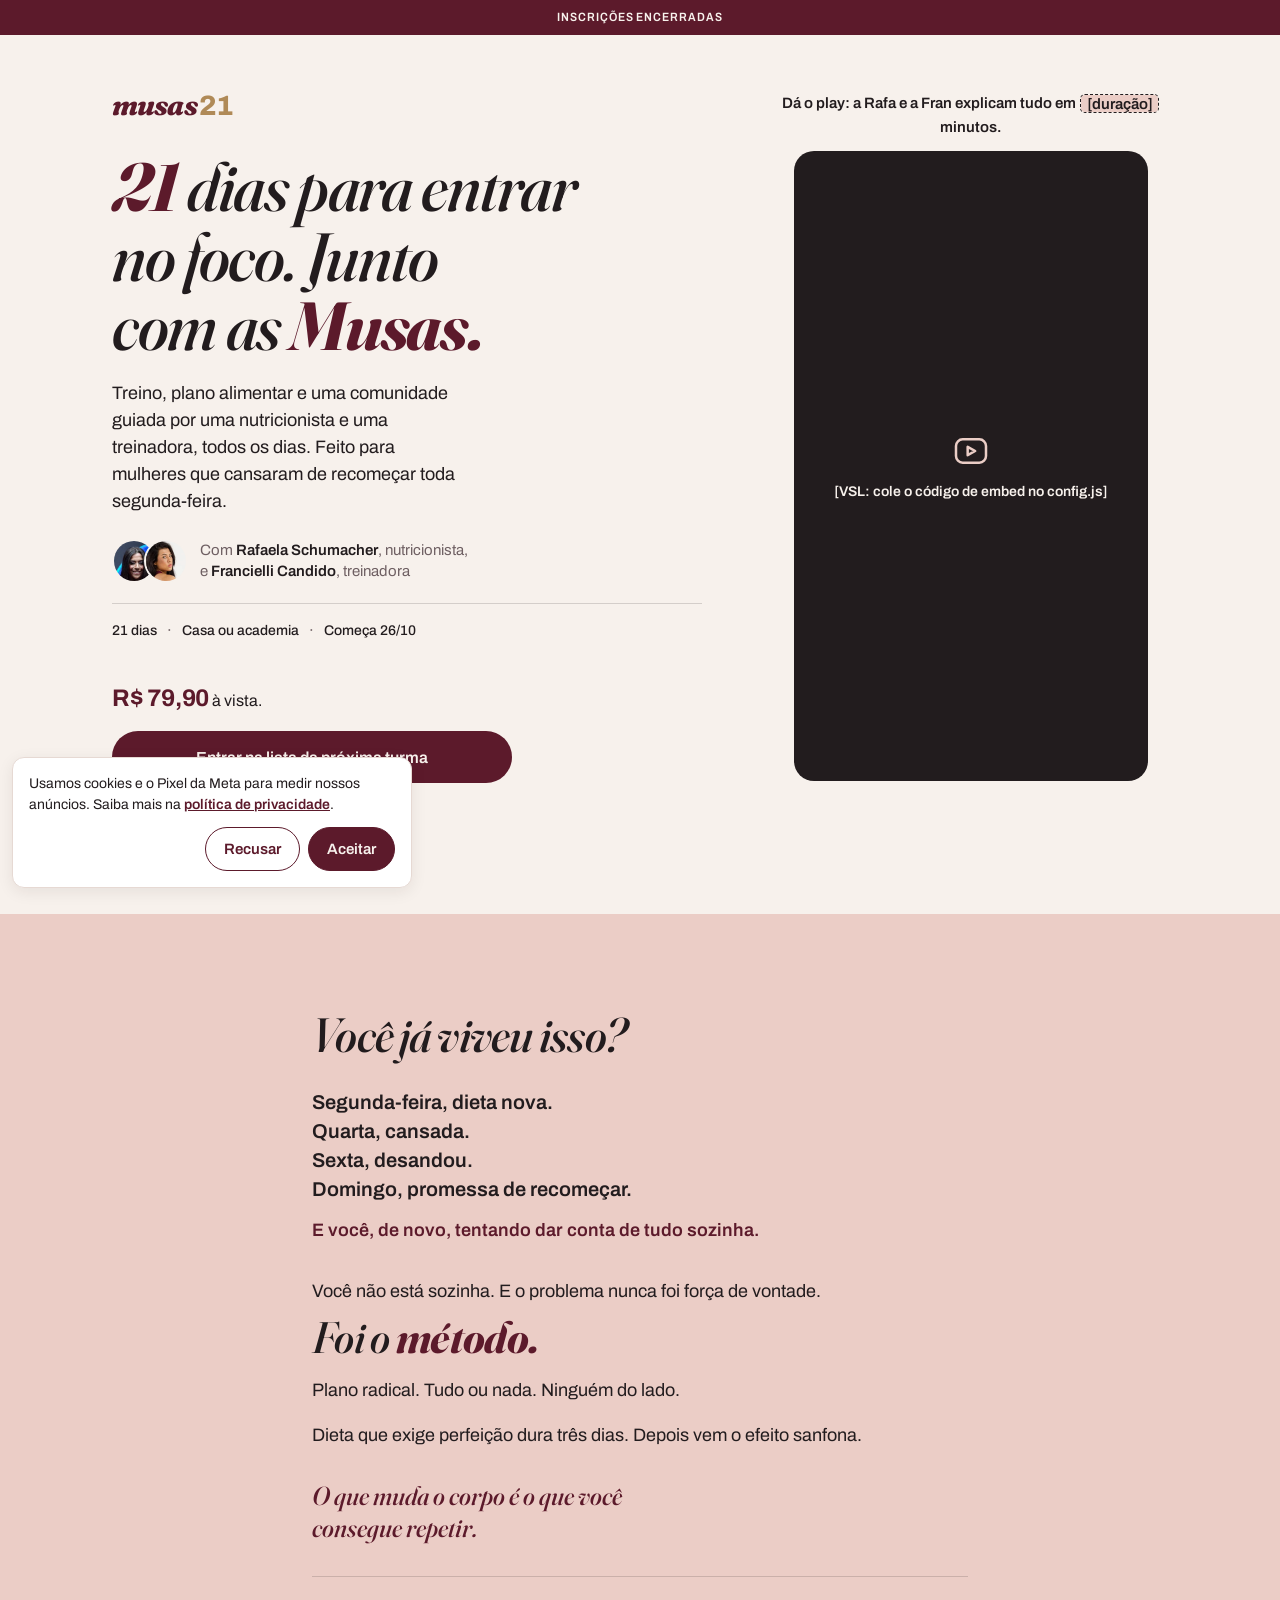
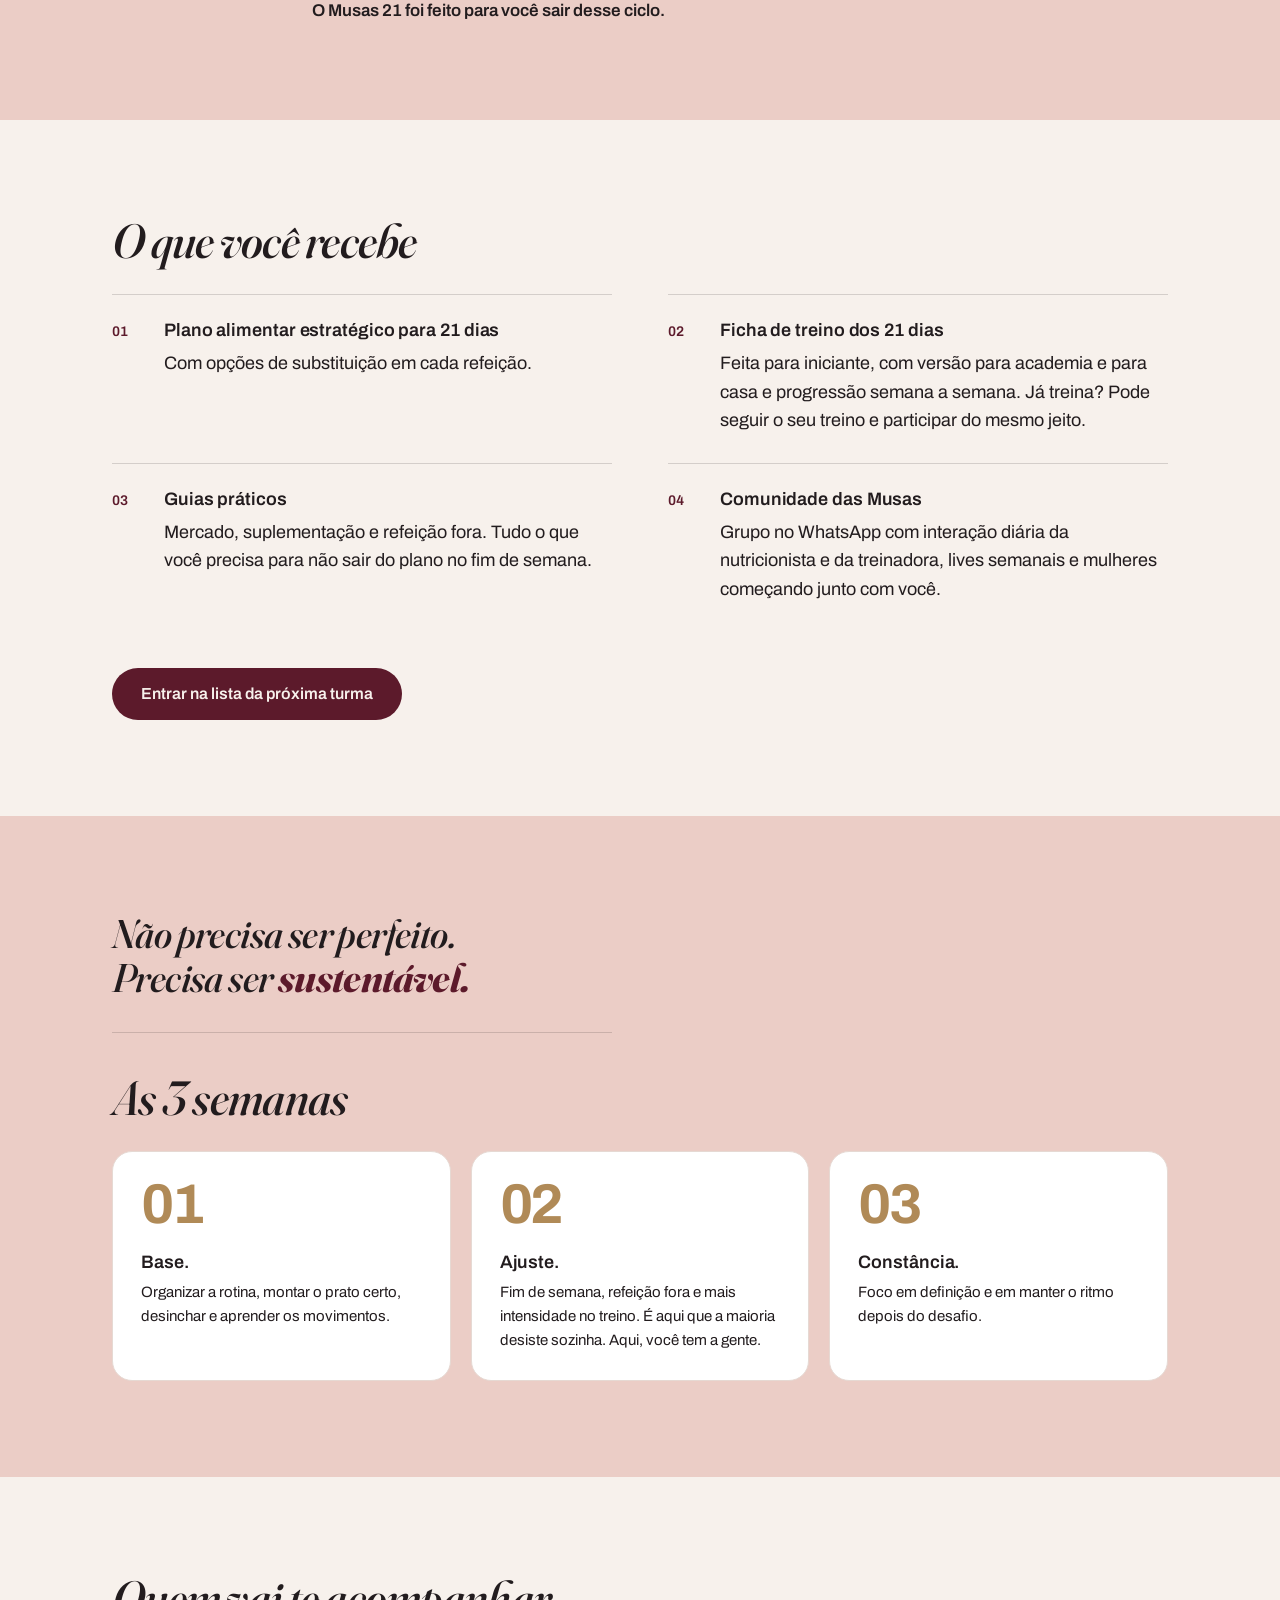
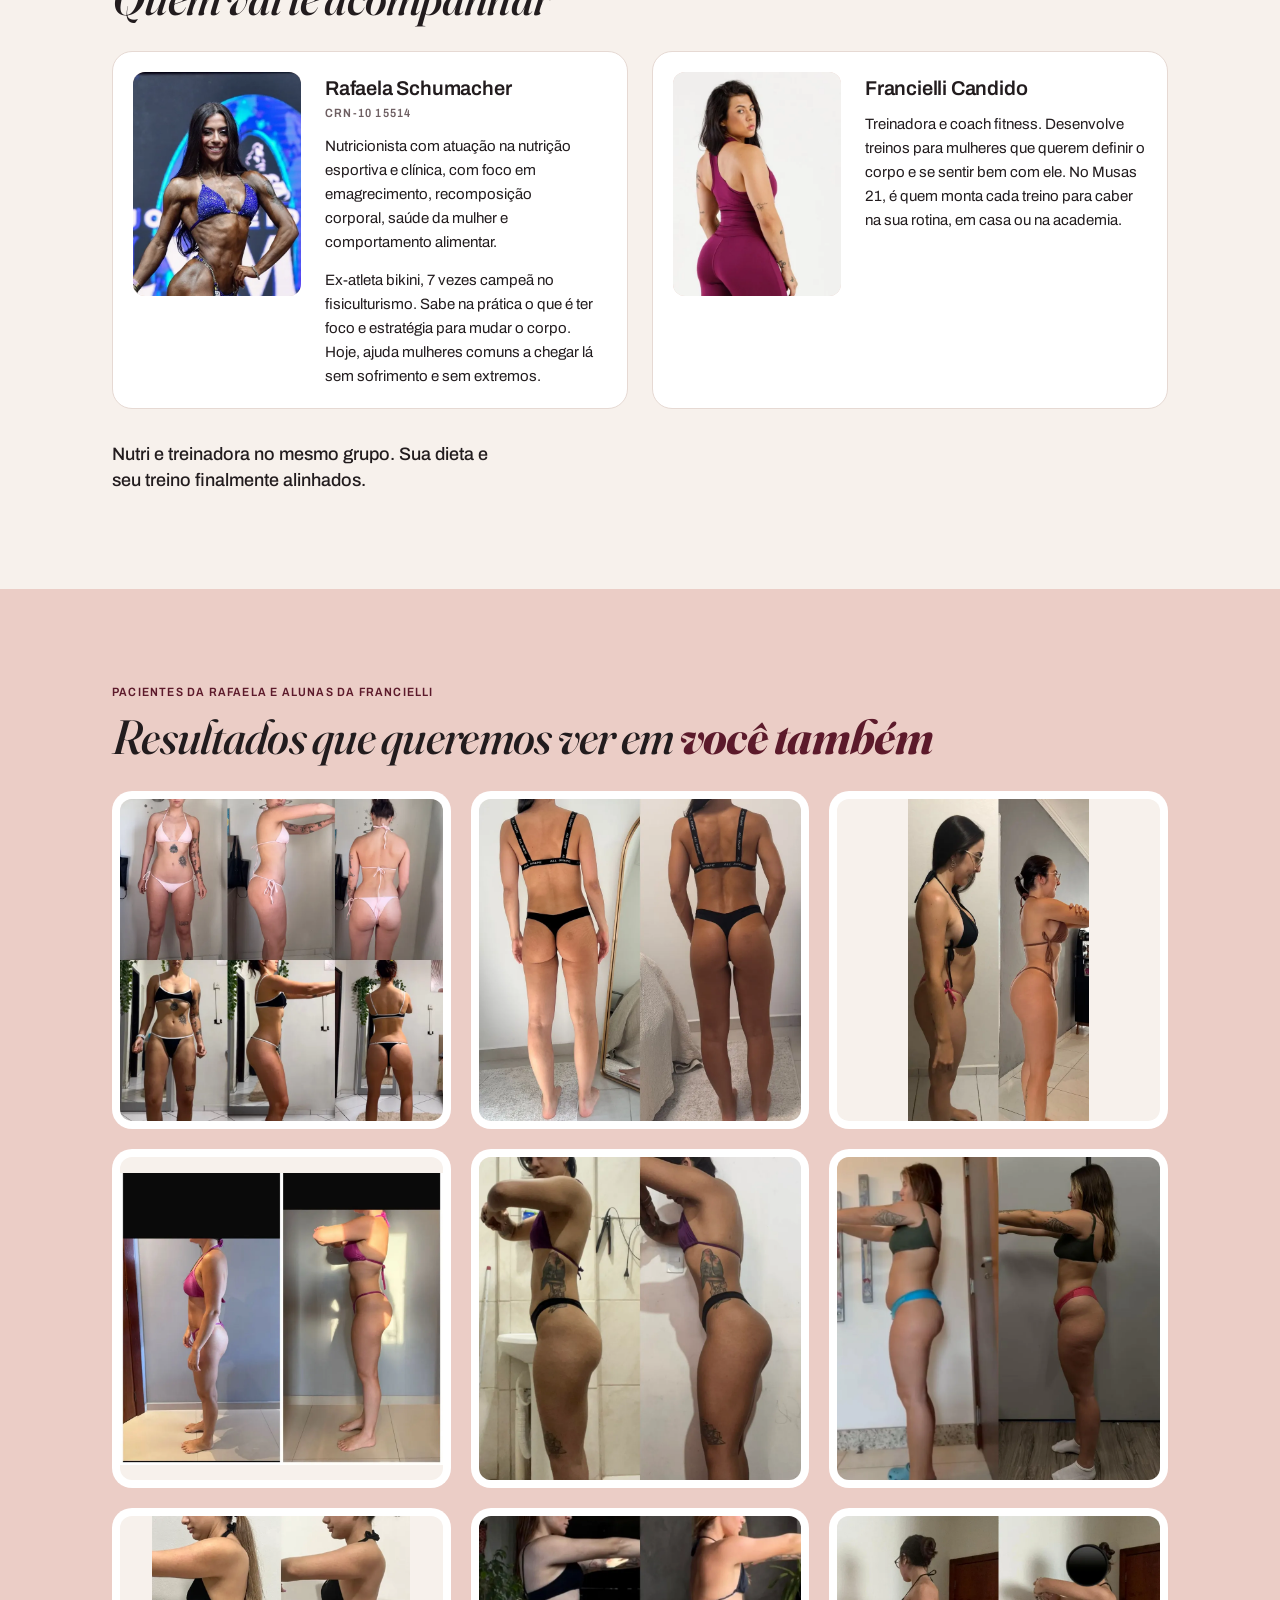
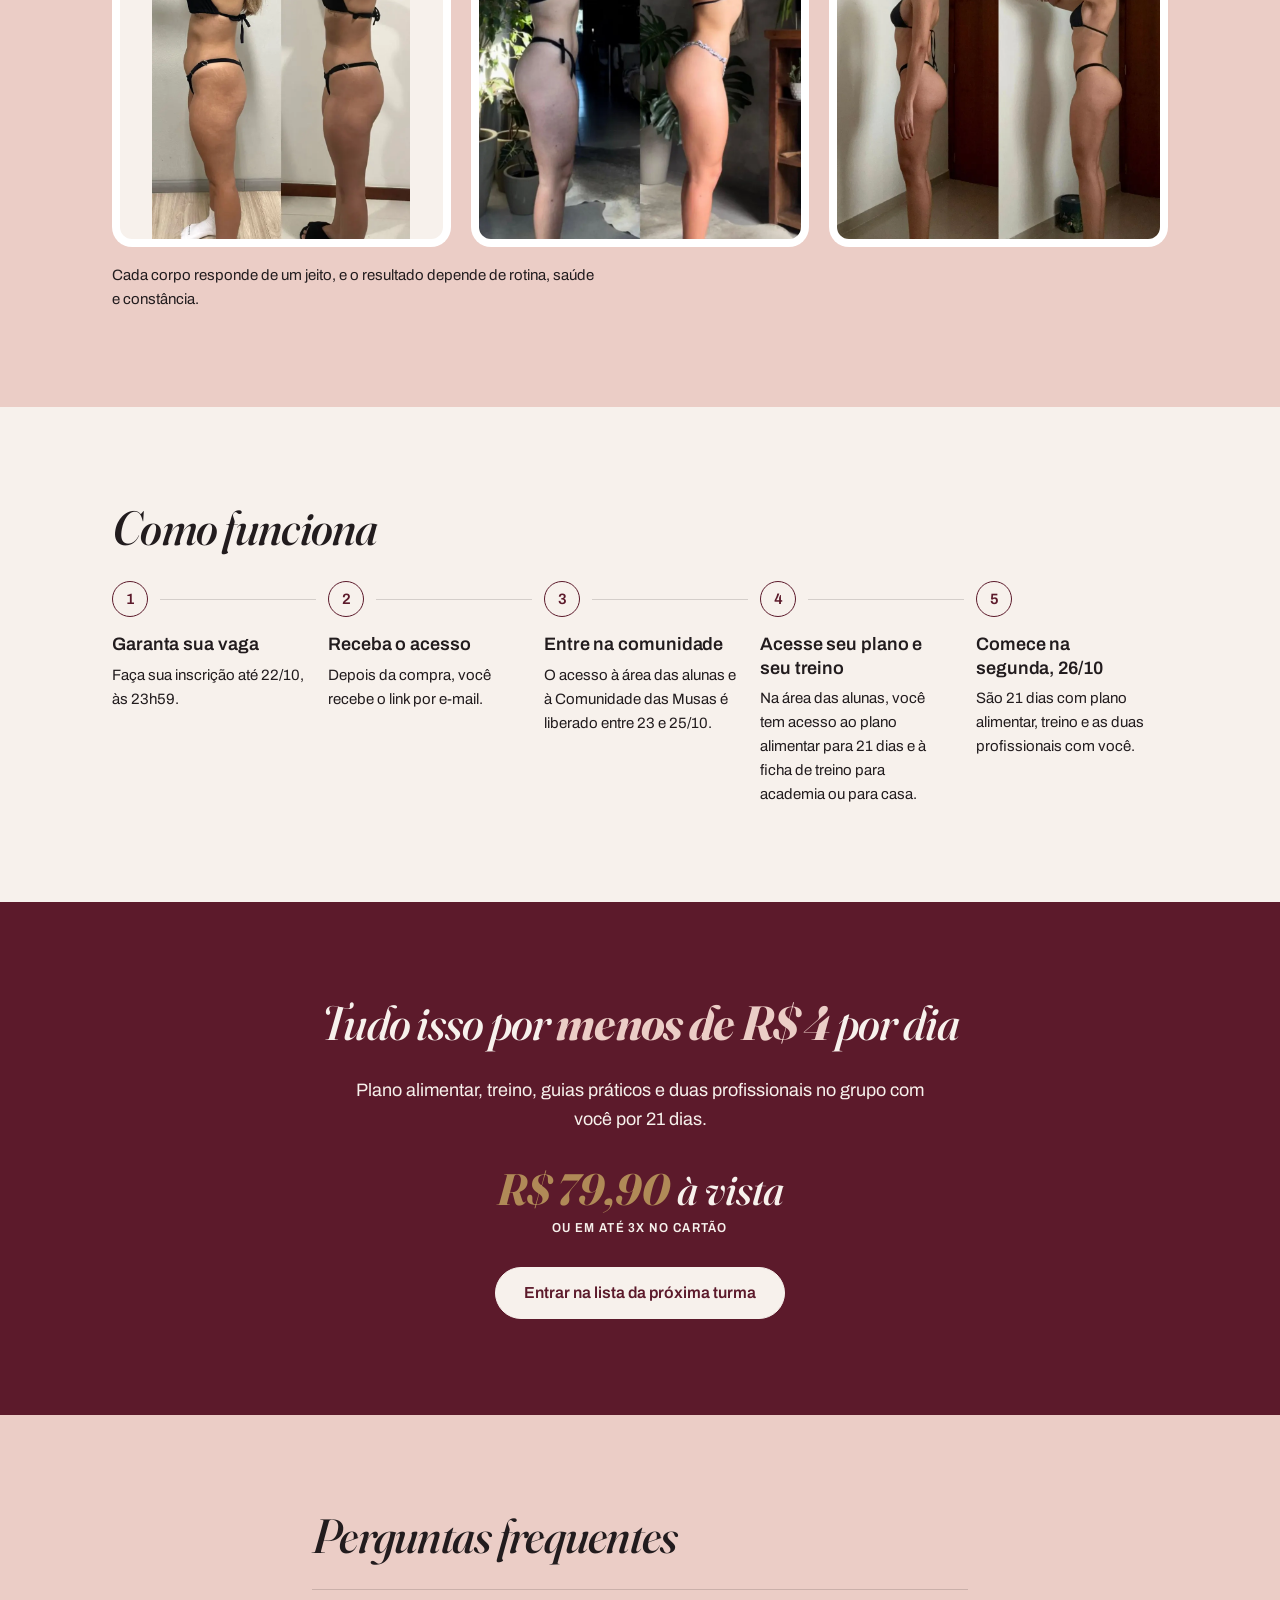
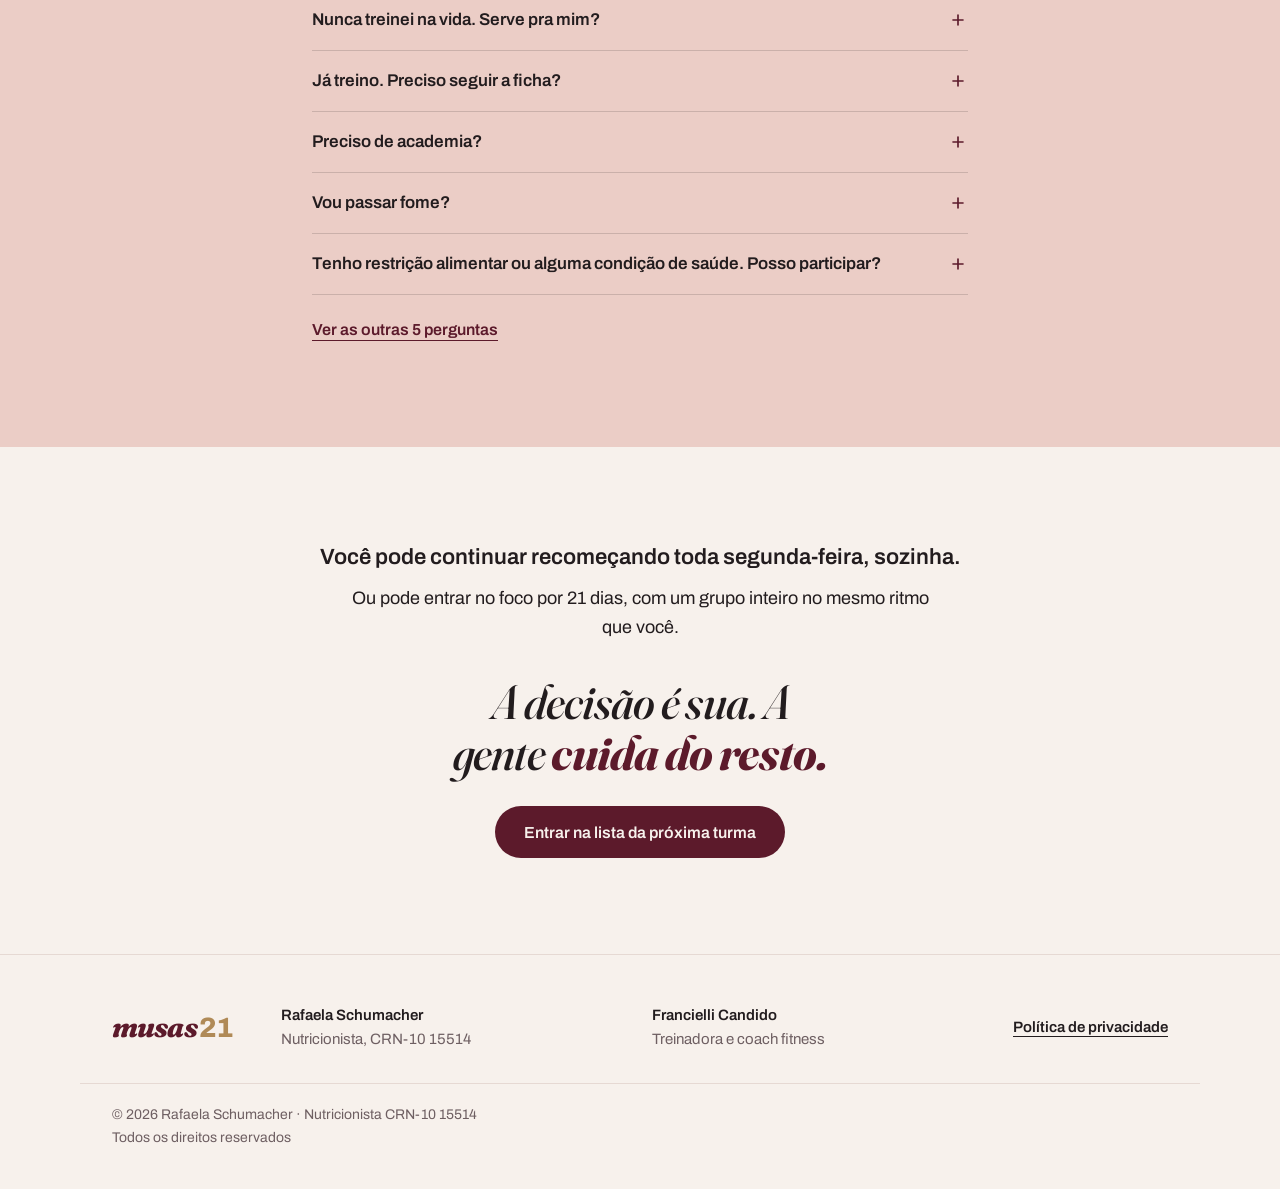
==== commit bf7318e6: "Ajusta texto da ficha de treino: participar do mesmo jeito Co-Authored-By: Claude Opus 5.5 <noreply@" ====
--- a/index.html
+++ b/index.html
@@ -101,7 +101,7 @@
             <span class="entrega__numero" aria-hidden="true">02</span>
             <div>
               <h3 class="item-titulo">Ficha de treino dos 21 dias</h3>
-              <p>Feita para iniciante, com versão para academia e para casa e progressão semana a semana. Já treina? Pode seguir o seu treino e pontuar do mesmo jeito.</p>
+              <p>Feita para iniciante, com versão para academia e para casa e progressão semana a semana. Já treina? Pode seguir o seu treino e participar do mesmo jeito.</p>
             </div>
           </li>
           <li class="entrega">
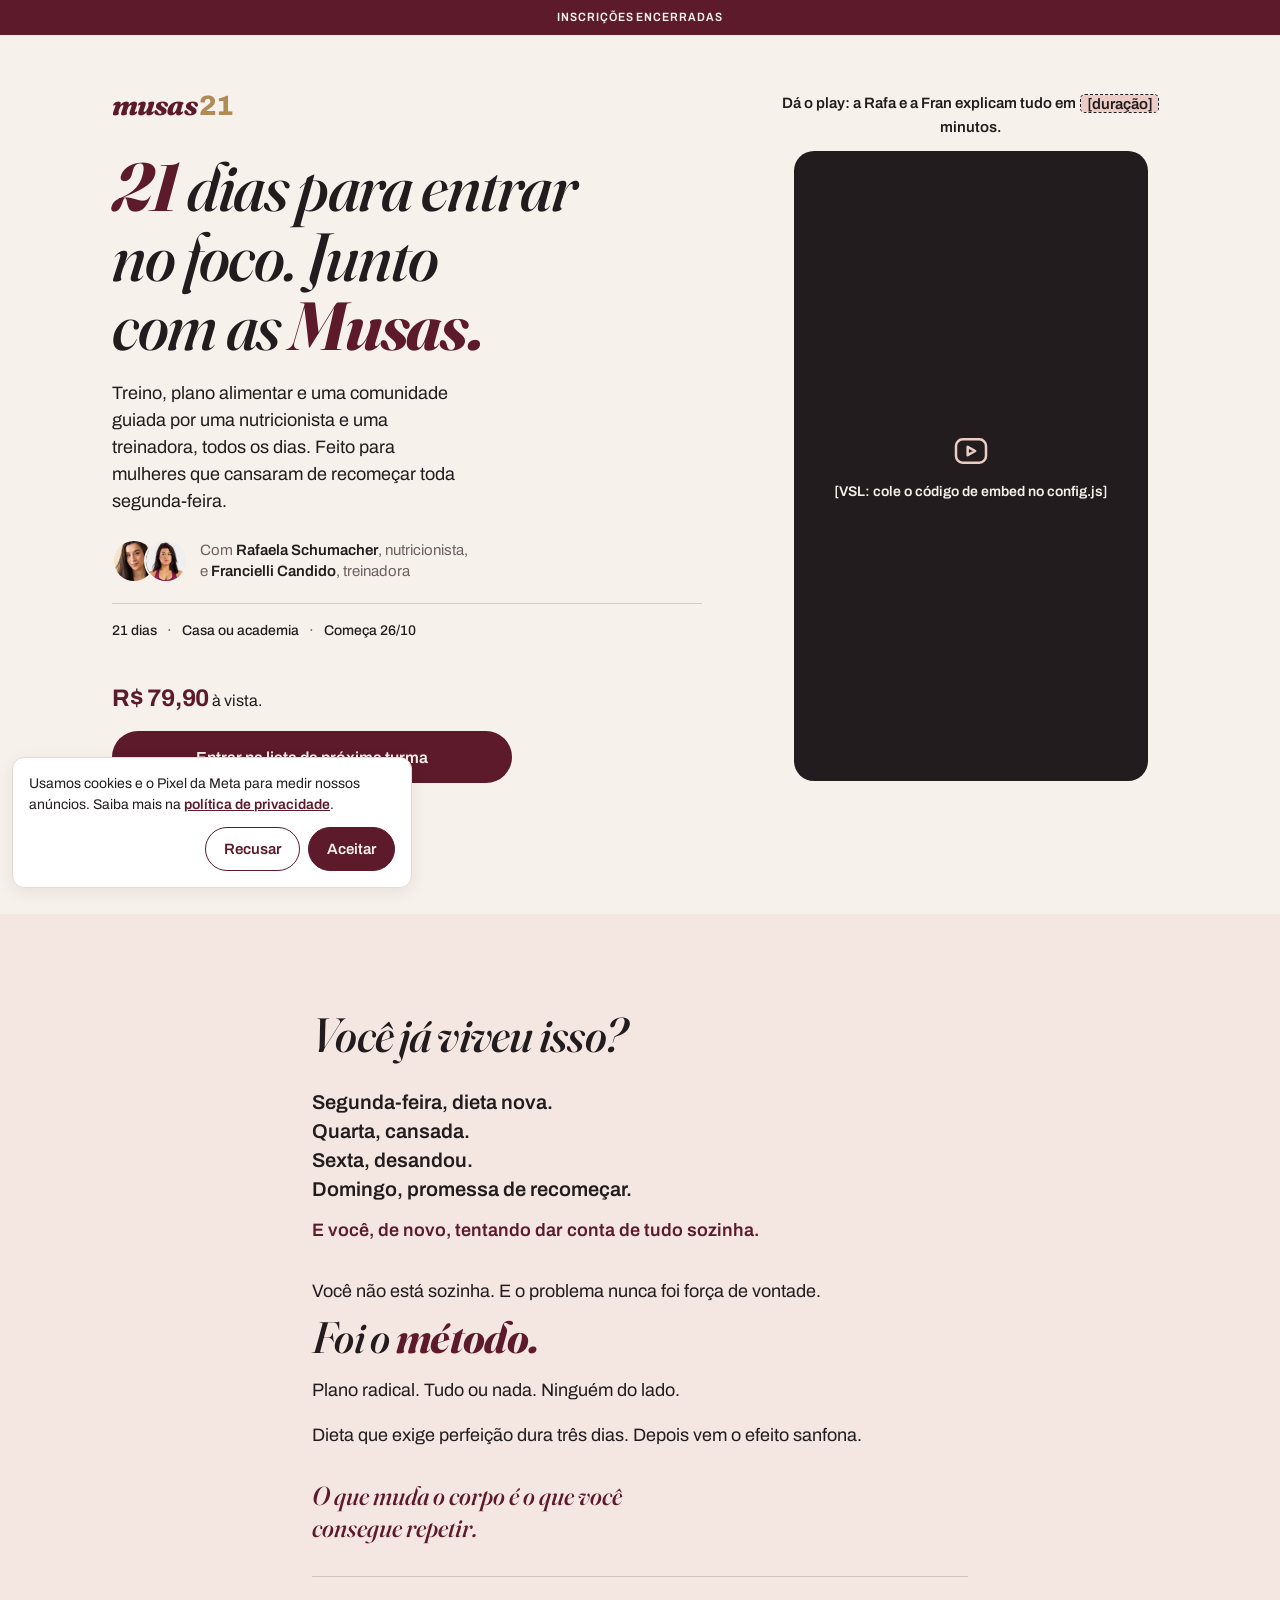
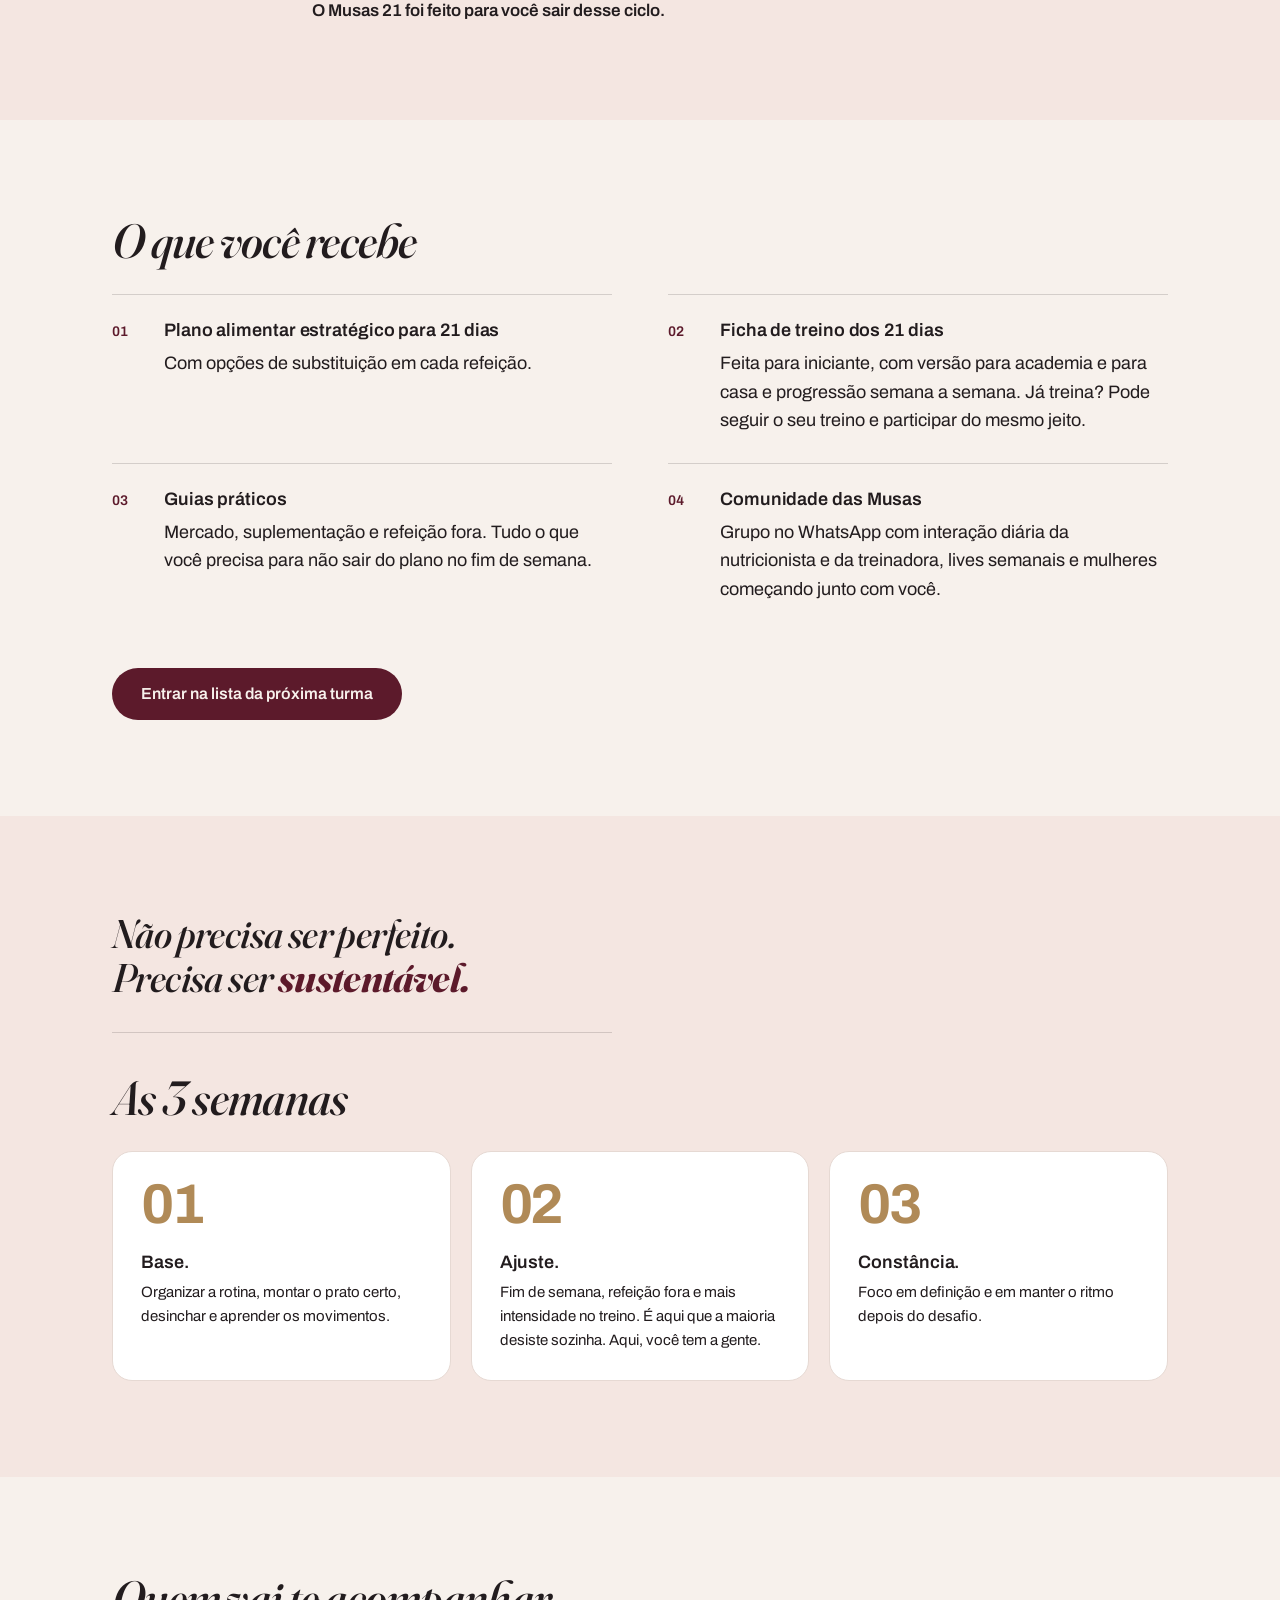
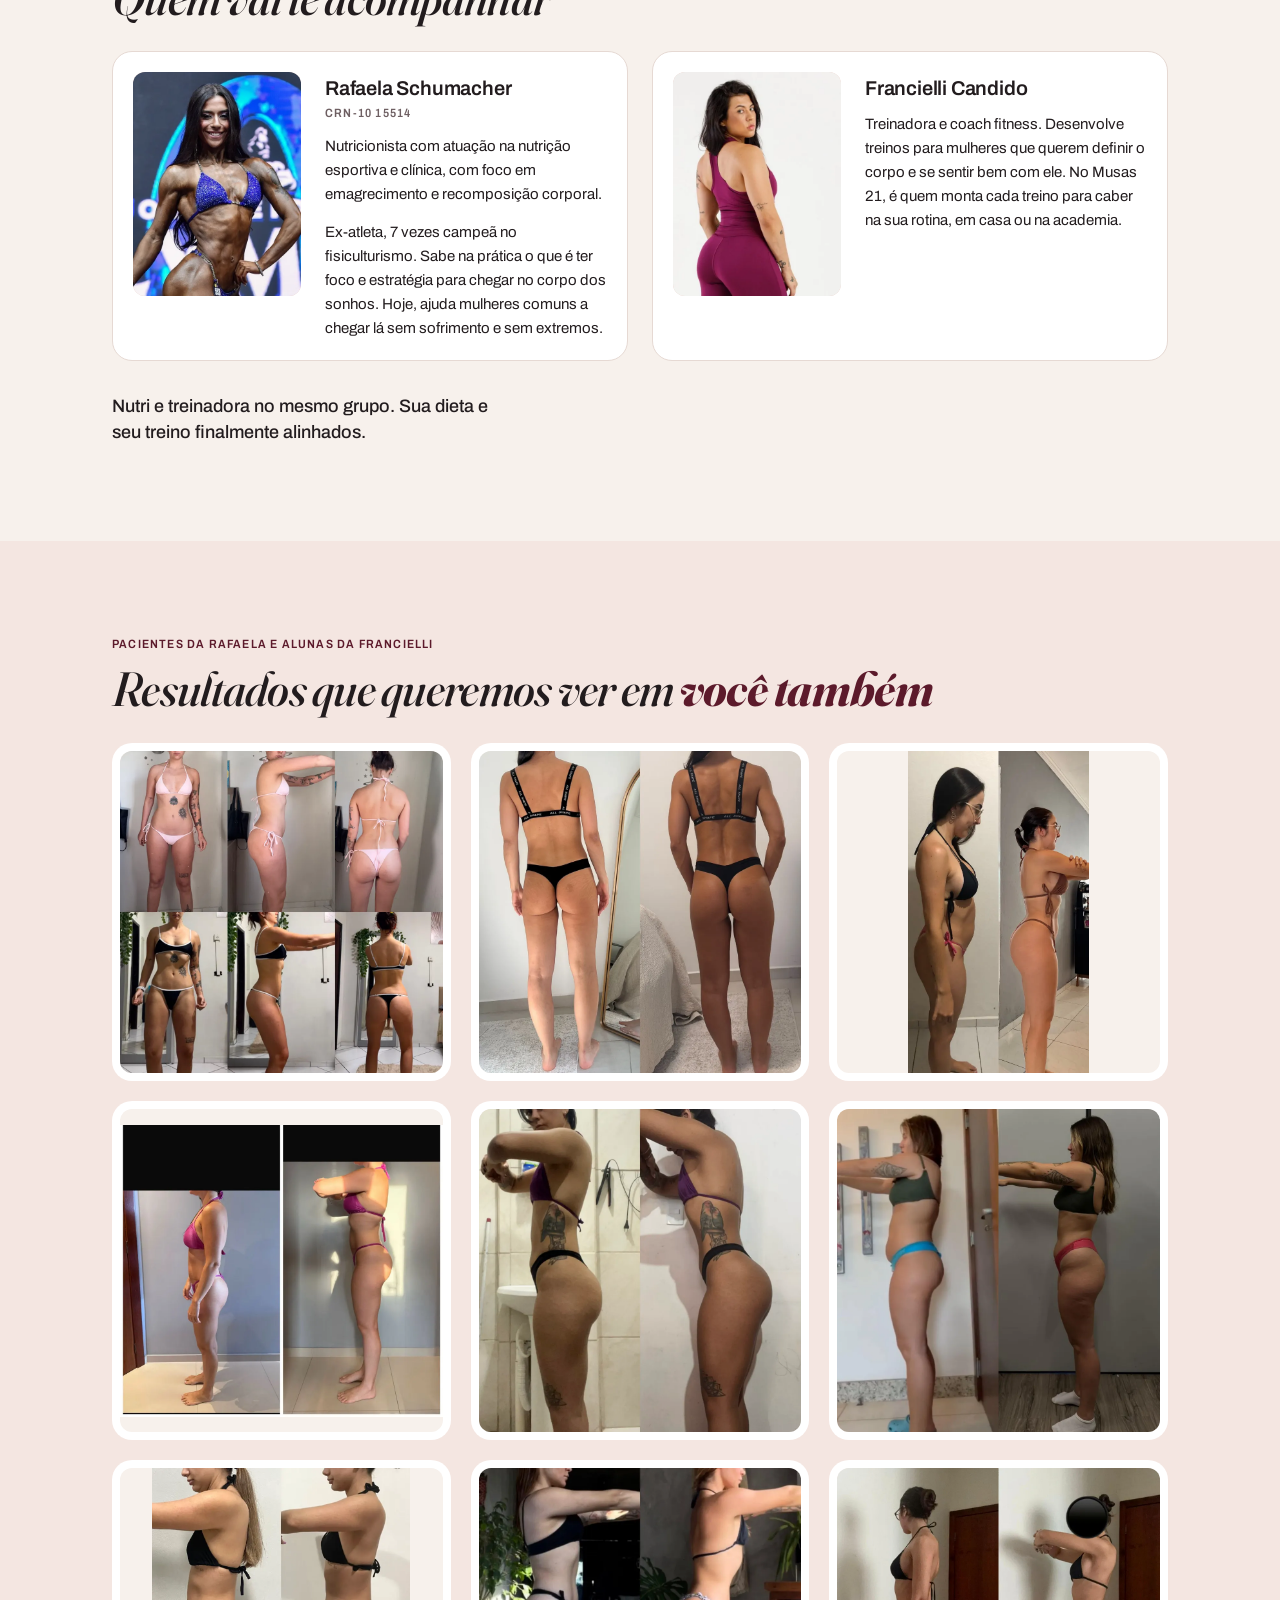
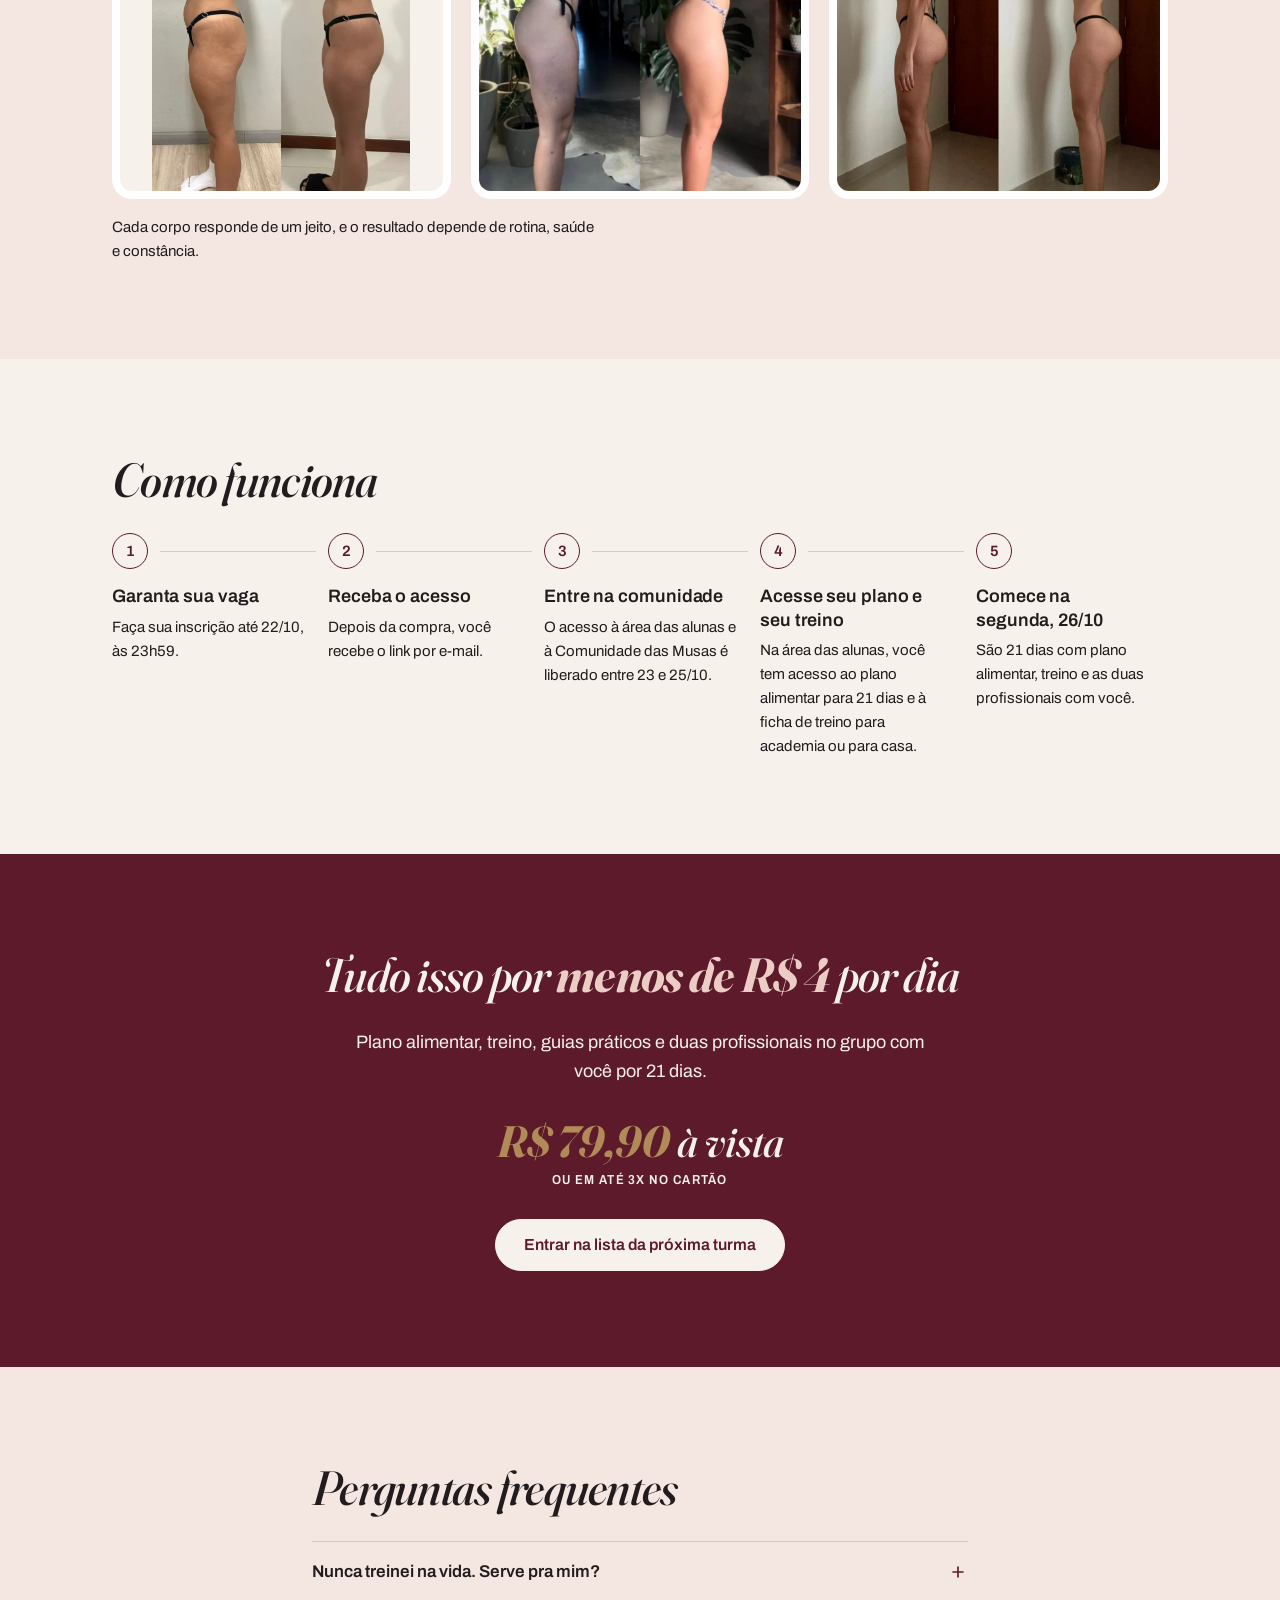
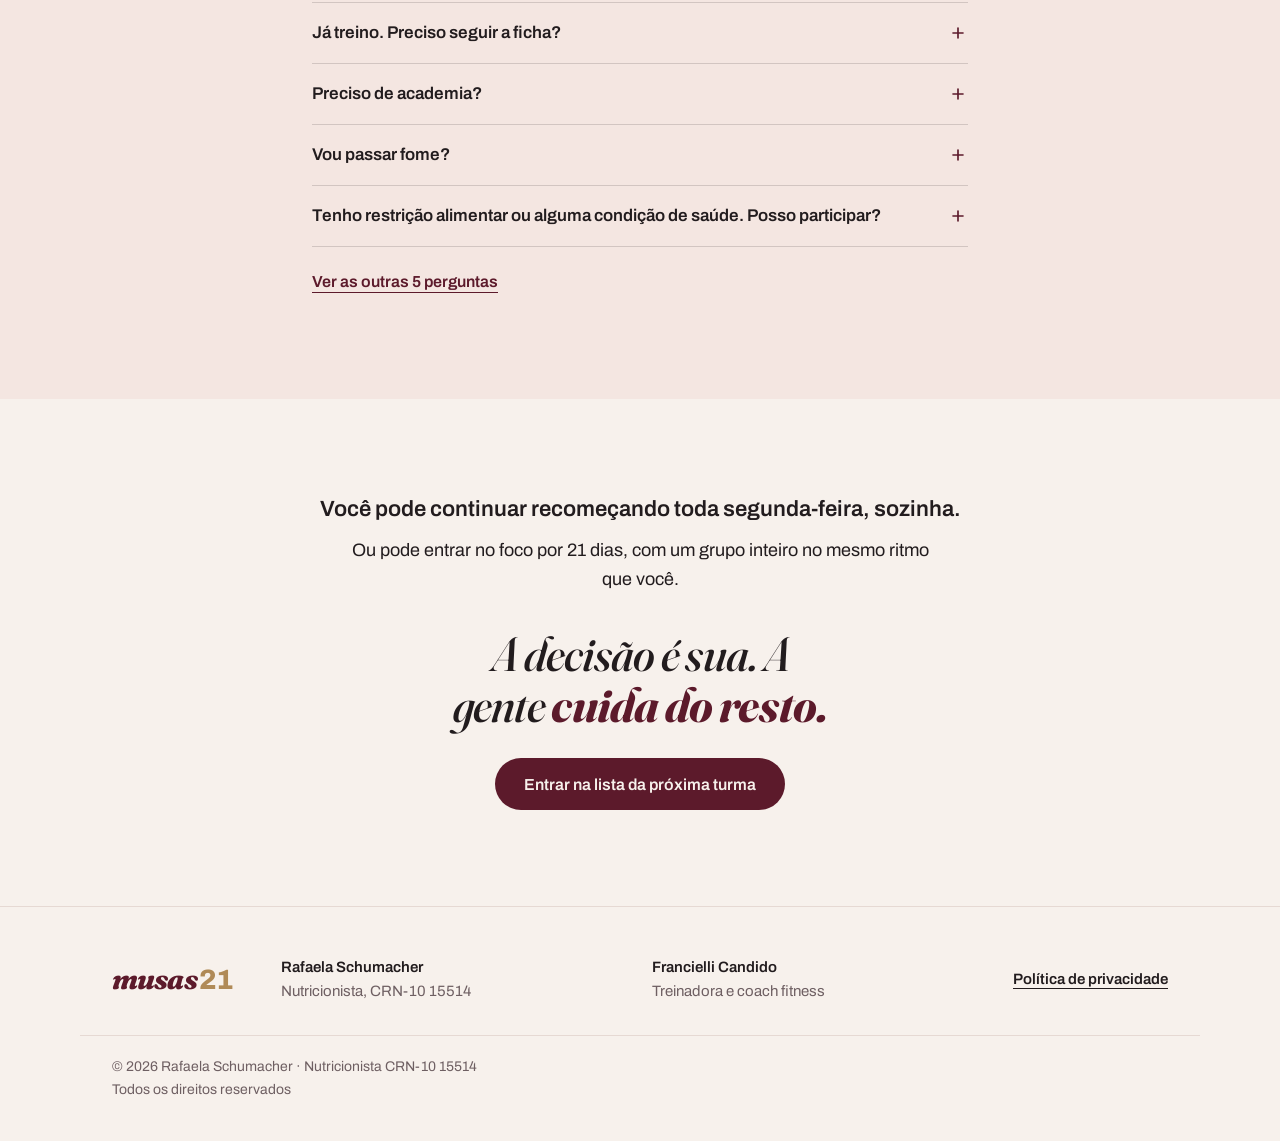
==== commit c6b3ad89: "Atualiza a bio da Rafaela Co-Authored-By: Claude Opus 5.5 <noreply@anthropic.com> Claude-Session: ht" ====
--- a/index.html
+++ b/index.html
@@ -168,8 +168,8 @@
               <p class="rotulo pessoa__registro">CRN-10 15514</p>
             </div>
             <div class="pessoa__bio">
-              <p>Nutricionista com atuação na nutrição esportiva e clínica, com foco em emagrecimento, recomposição corporal, saúde da mulher e comportamento alimentar.</p>
-              <p>Ex-atleta bikini, 7 vezes campeã no fisiculturismo. Sabe na prática o que é ter foco e estratégia para mudar o corpo. Hoje, ajuda mulheres comuns a chegar lá sem sofrimento e sem extremos.</p>
+              <p>Nutricionista com atuação na nutrição esportiva e clínica, com foco em emagrecimento e recomposição corporal.</p>
+              <p>Ex-atleta, 7 vezes campeã no fisiculturismo. Sabe na prática o que é ter foco e estratégia para chegar no corpo dos sonhos. Hoje, ajuda mulheres comuns a chegar lá sem sofrimento e sem extremos.</p>
             </div>
           </article>
           <article class="pessoa">
--- a/tokens.css
+++ b/tokens.css
@@ -7,7 +7,8 @@
   /* Cores */
   --bordo: #5C1A2B;          /* principal: botões, títulos de destaque, ícones, faixa do topo */
   --bordo-escuro: #431220;   /* hover e estado pressionado dos botões */
-  --rose: #EBCDC6;           /* apoio: seções alternadas e destaques sobre bordô */
+  --rose: #EBCDC6;           /* apoio: destaques sobre bordô */
+  --blush: #F4E6E1;          /* fundo das seções alternadas */
   --porcelana: #F7F1EC;      /* fundo geral */
   --branco: #FFFFFF;         /* cards */
   --grafite: #221C1E;        /* texto principal */
--- a/estilos/secoes.css
+++ b/estilos/secoes.css
@@ -12,7 +12,7 @@
 .secao--compacta { padding: 40px 0; }
 
 .secao--porcelana { background: var(--porcelana); }
-.secao--rose { background: var(--rose); }
+.secao--rose { background: var(--blush); }
 
 /* Sobre rosé, texto secundário fica em grafite (grafite-suave não passa 4,5:1) */
 .secao--rose .texto-pequeno { color: var(--grafite); }
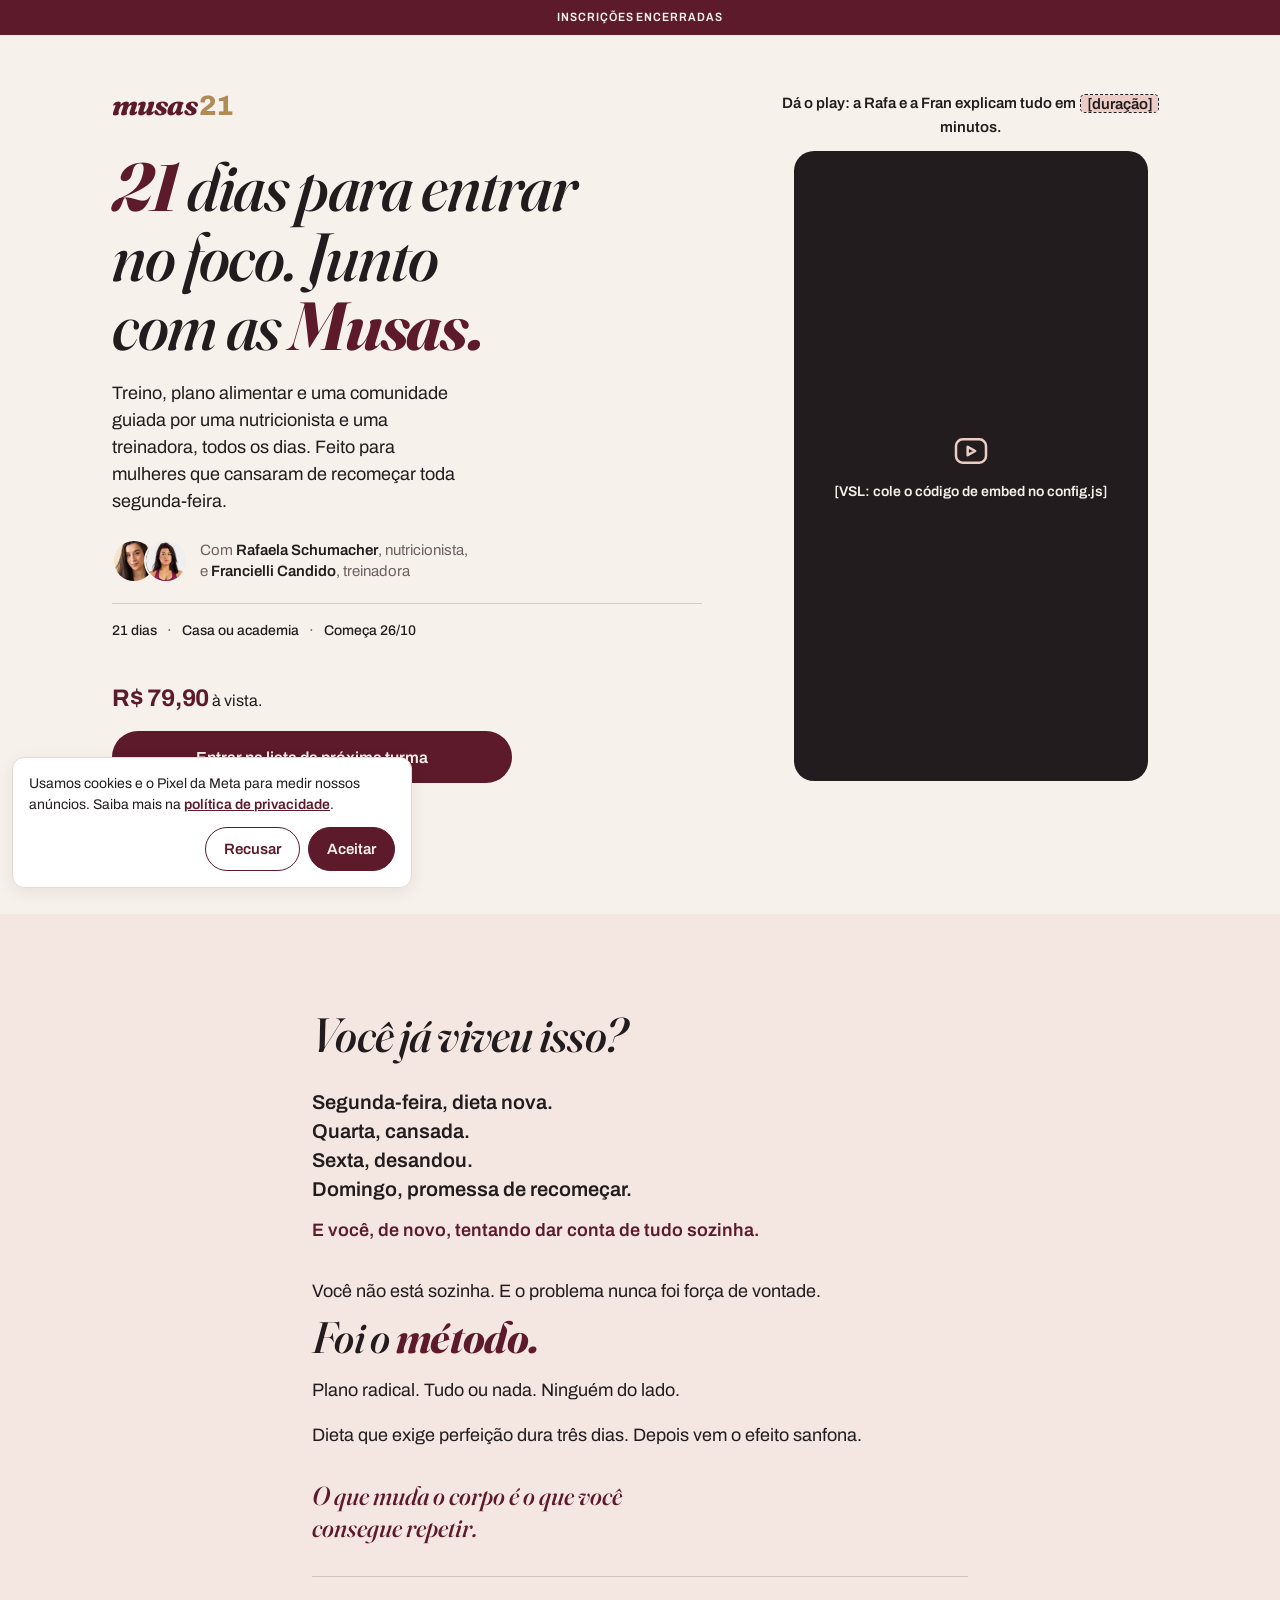
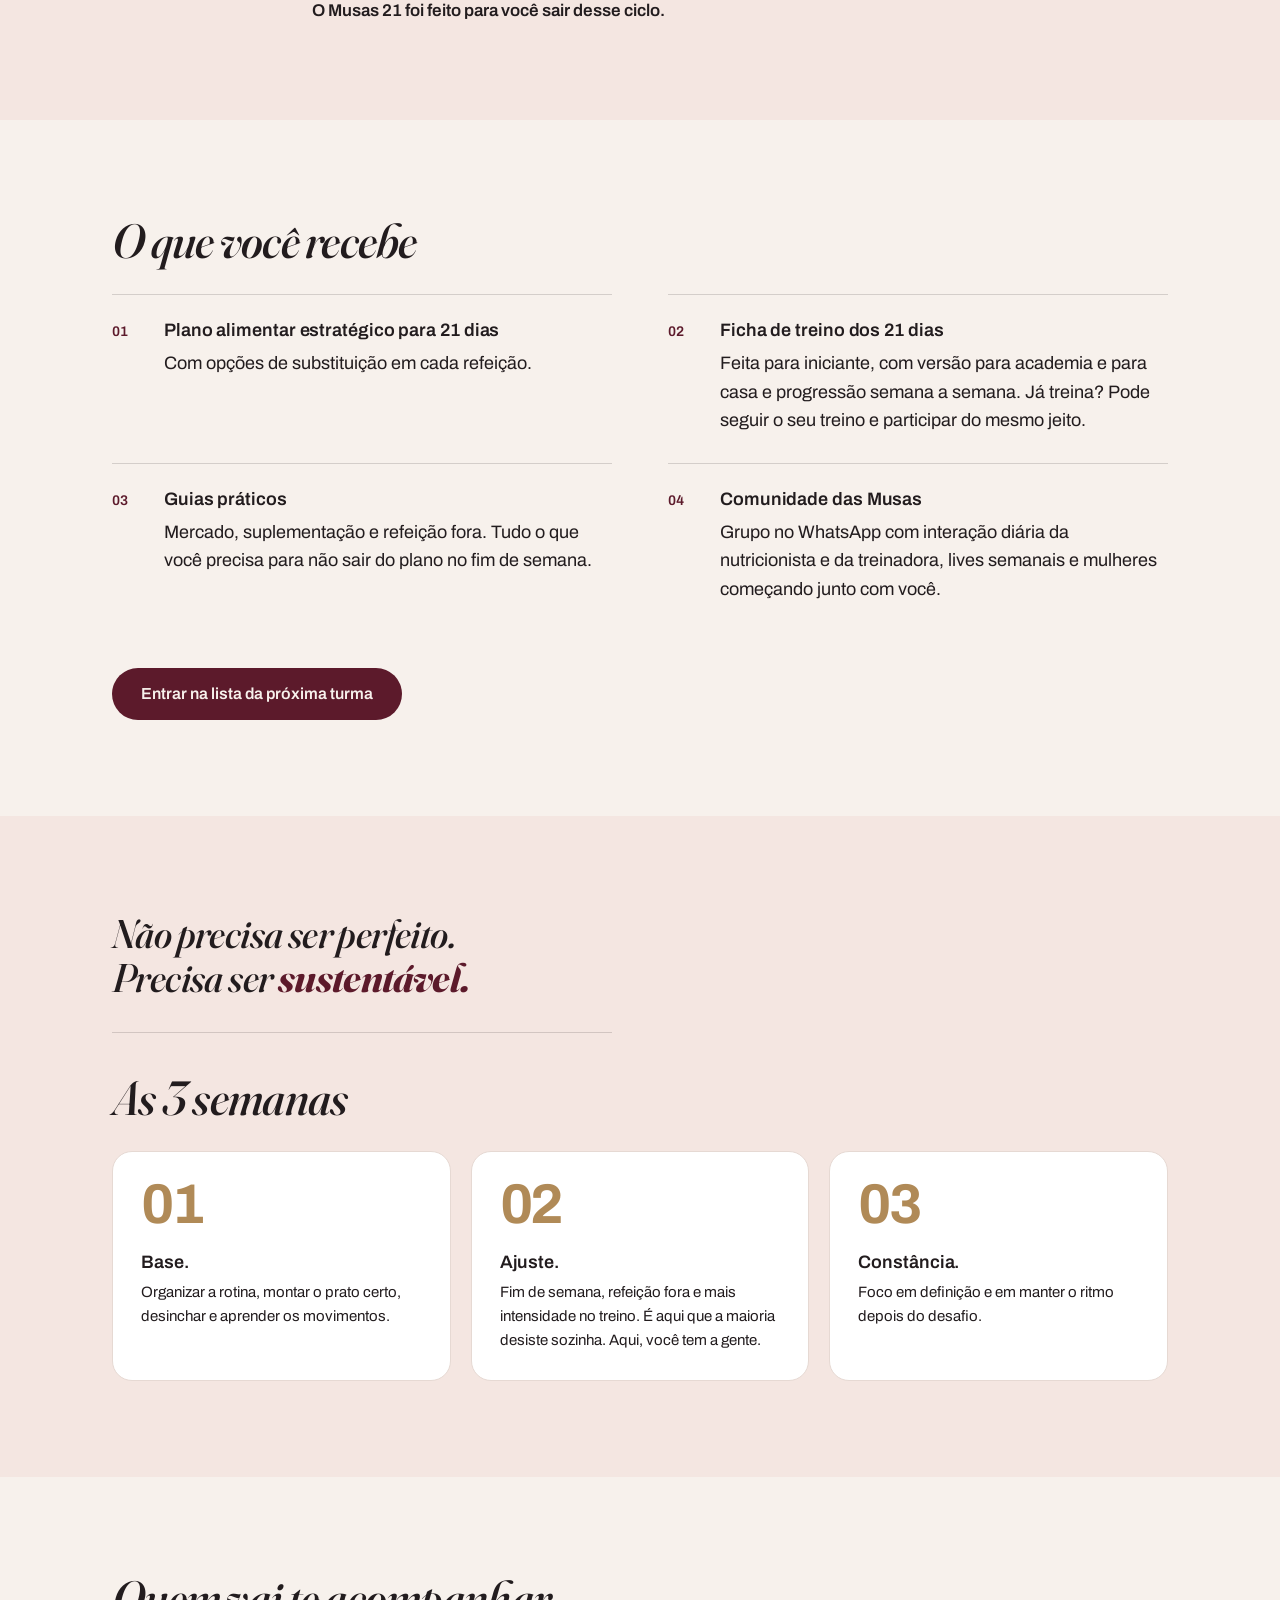
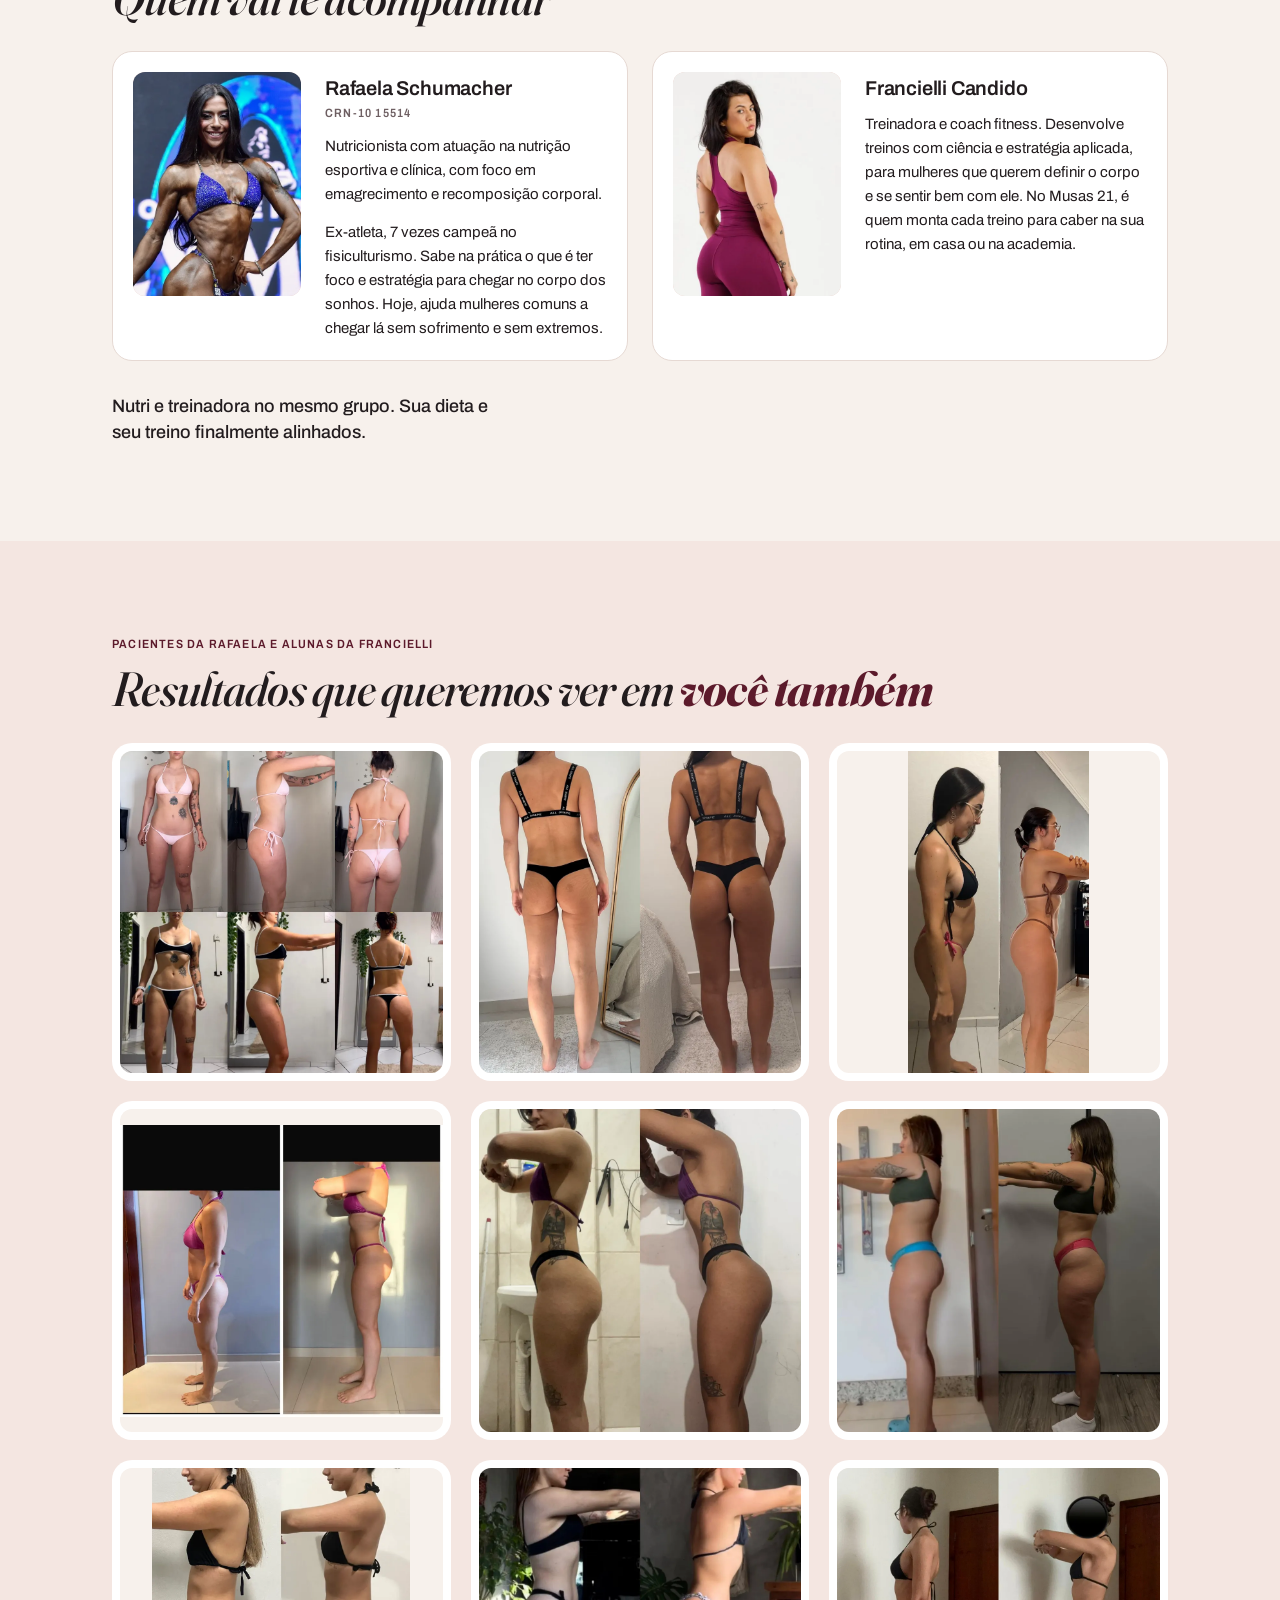
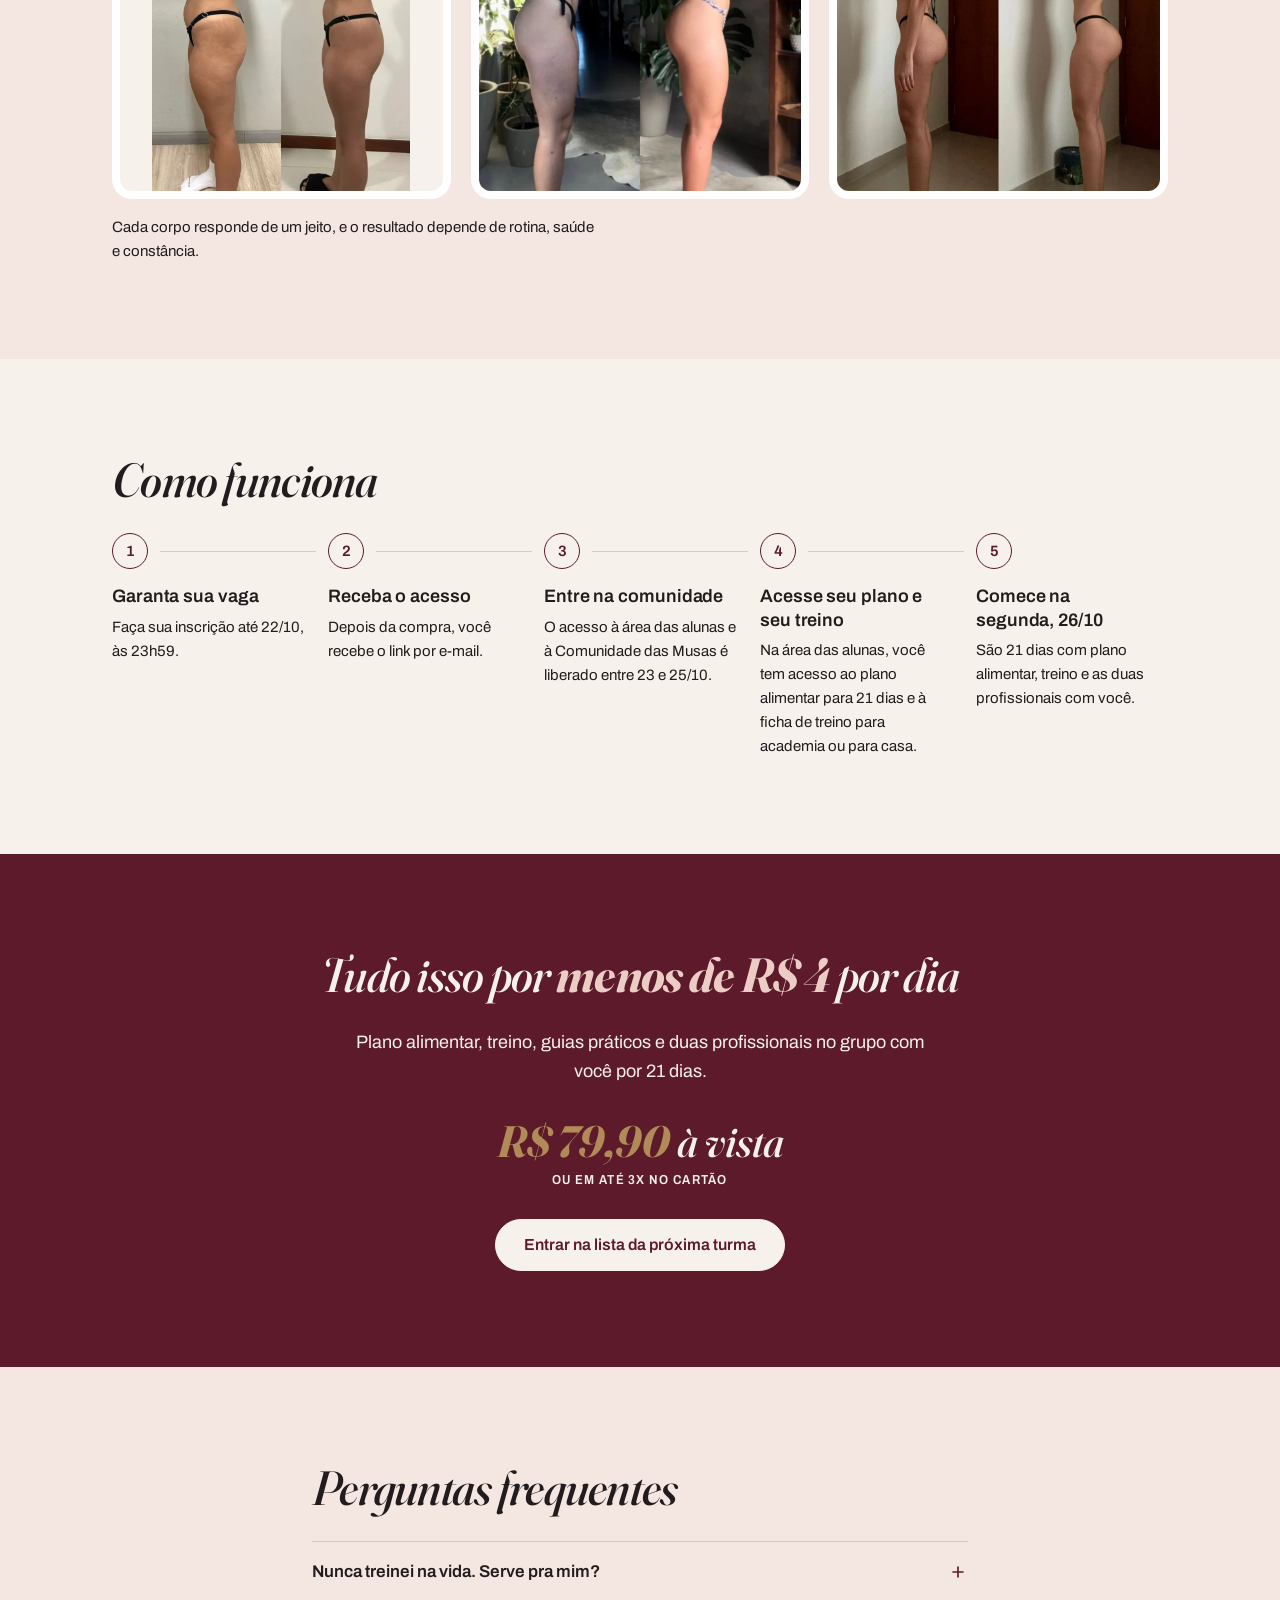
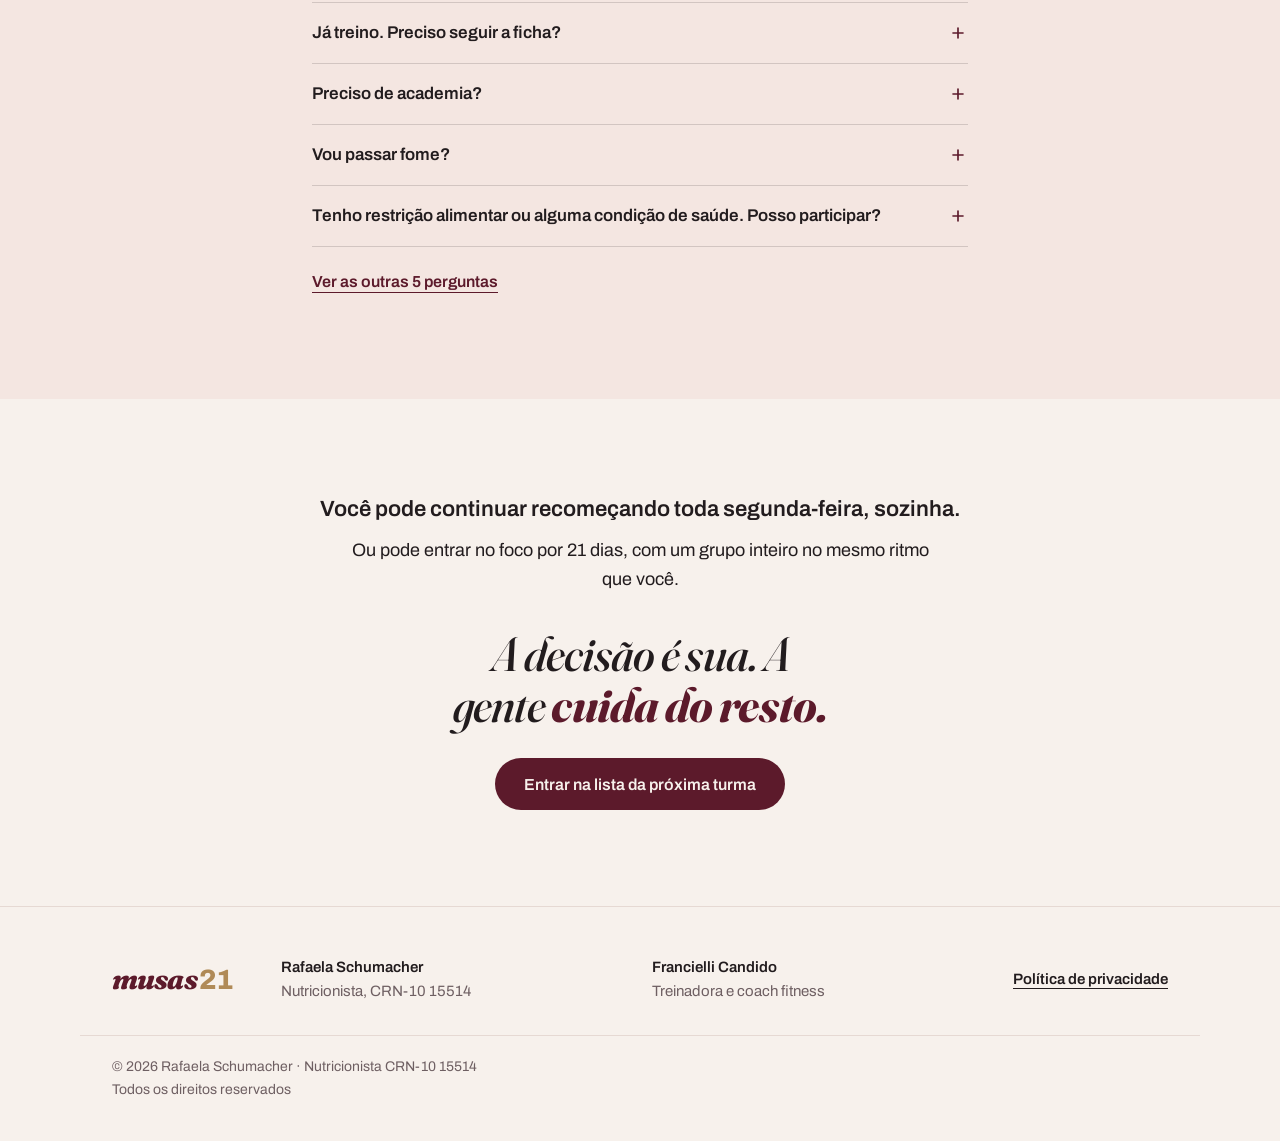
==== commit 0d3e1016: "Atualiza a bio da Francielli Co-Authored-By: Claude Opus 5.5 <noreply@anthropic.com> Claude-Session:" ====
--- a/index.html
+++ b/index.html
@@ -178,7 +178,7 @@
               <h3 class="pessoa__nome">Francielli Candido</h3>
             </div>
             <div class="pessoa__bio">
-              <p>Treinadora e coach fitness. Desenvolve treinos para mulheres que querem definir o corpo e se sentir bem com ele. No Musas 21, é quem monta cada treino para caber na sua rotina, em casa ou na academia.</p>
+              <p>Treinadora e coach fitness. Desenvolve treinos com ciência e estratégia aplicada, para mulheres que querem definir o corpo e se sentir bem com ele. No Musas 21, é quem monta cada treino para caber na sua rotina, em casa ou na academia.</p>
             </div>
           </article>
         </div>
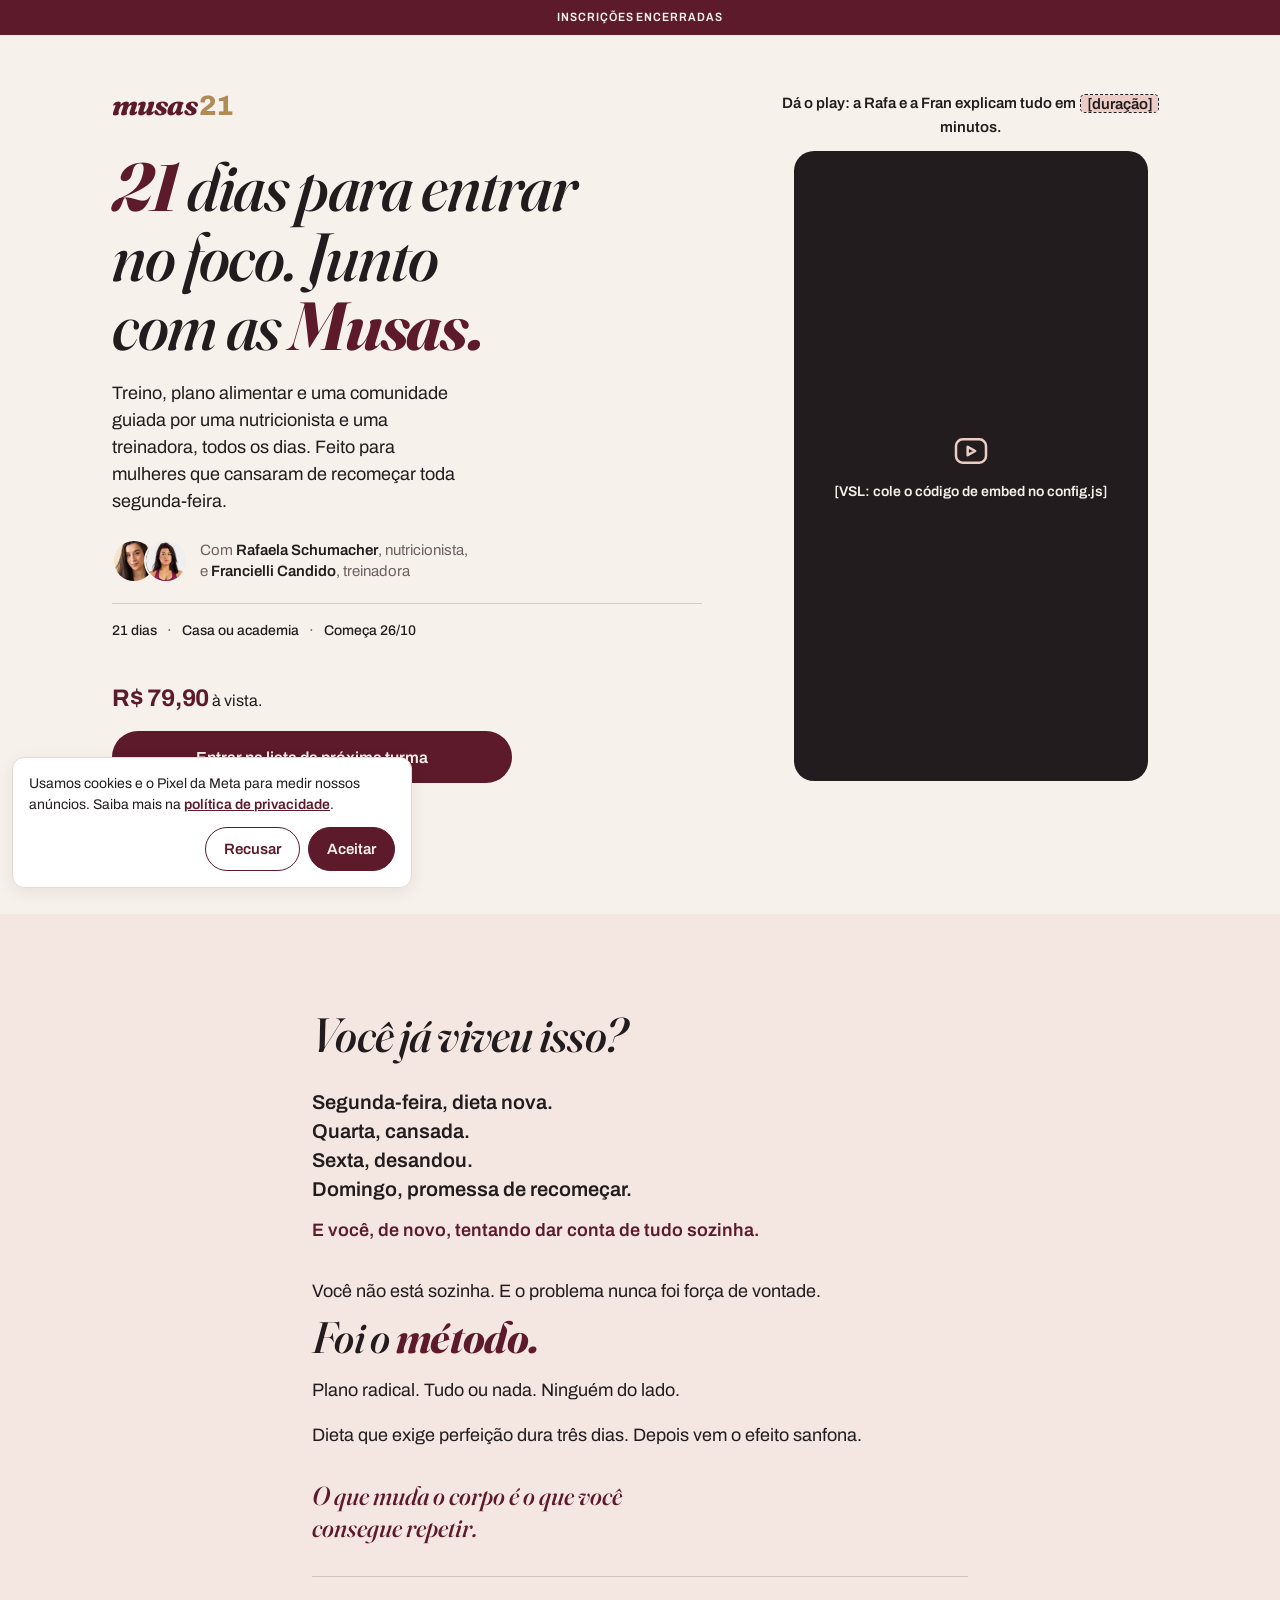
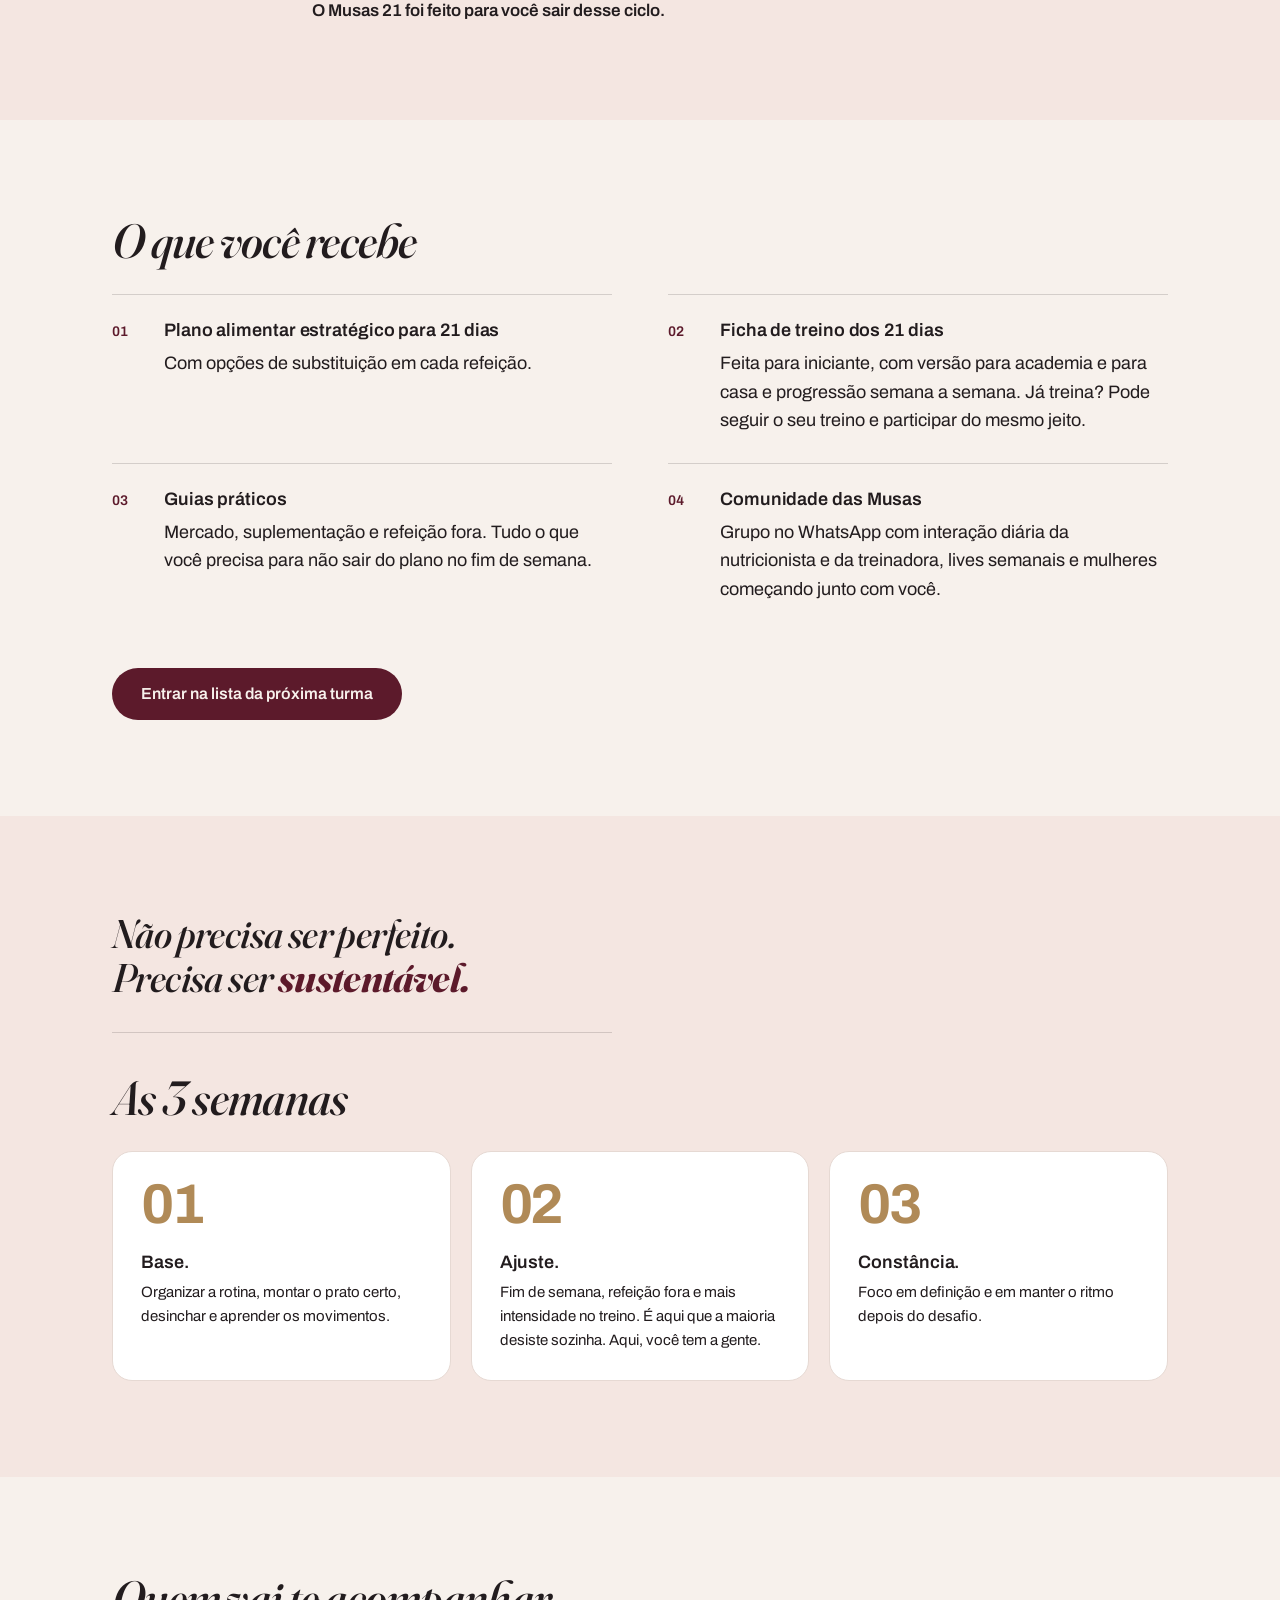
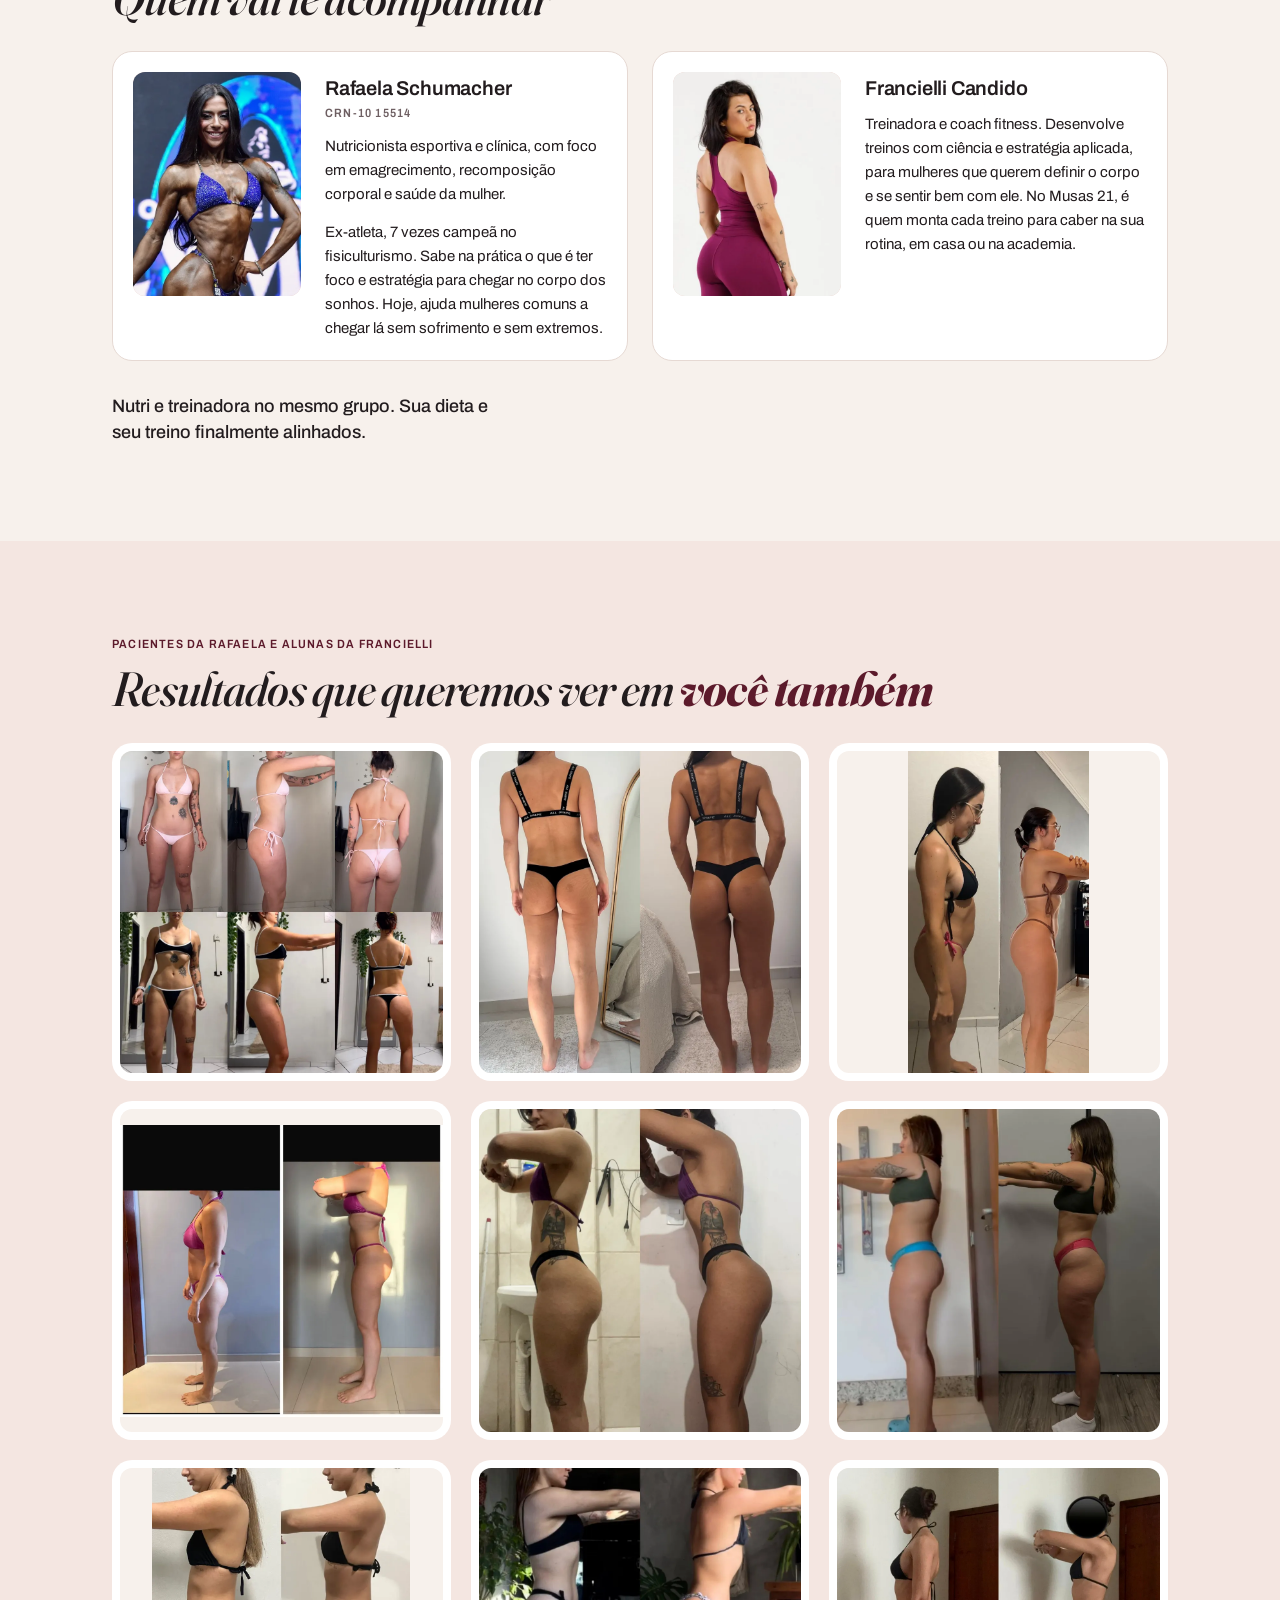
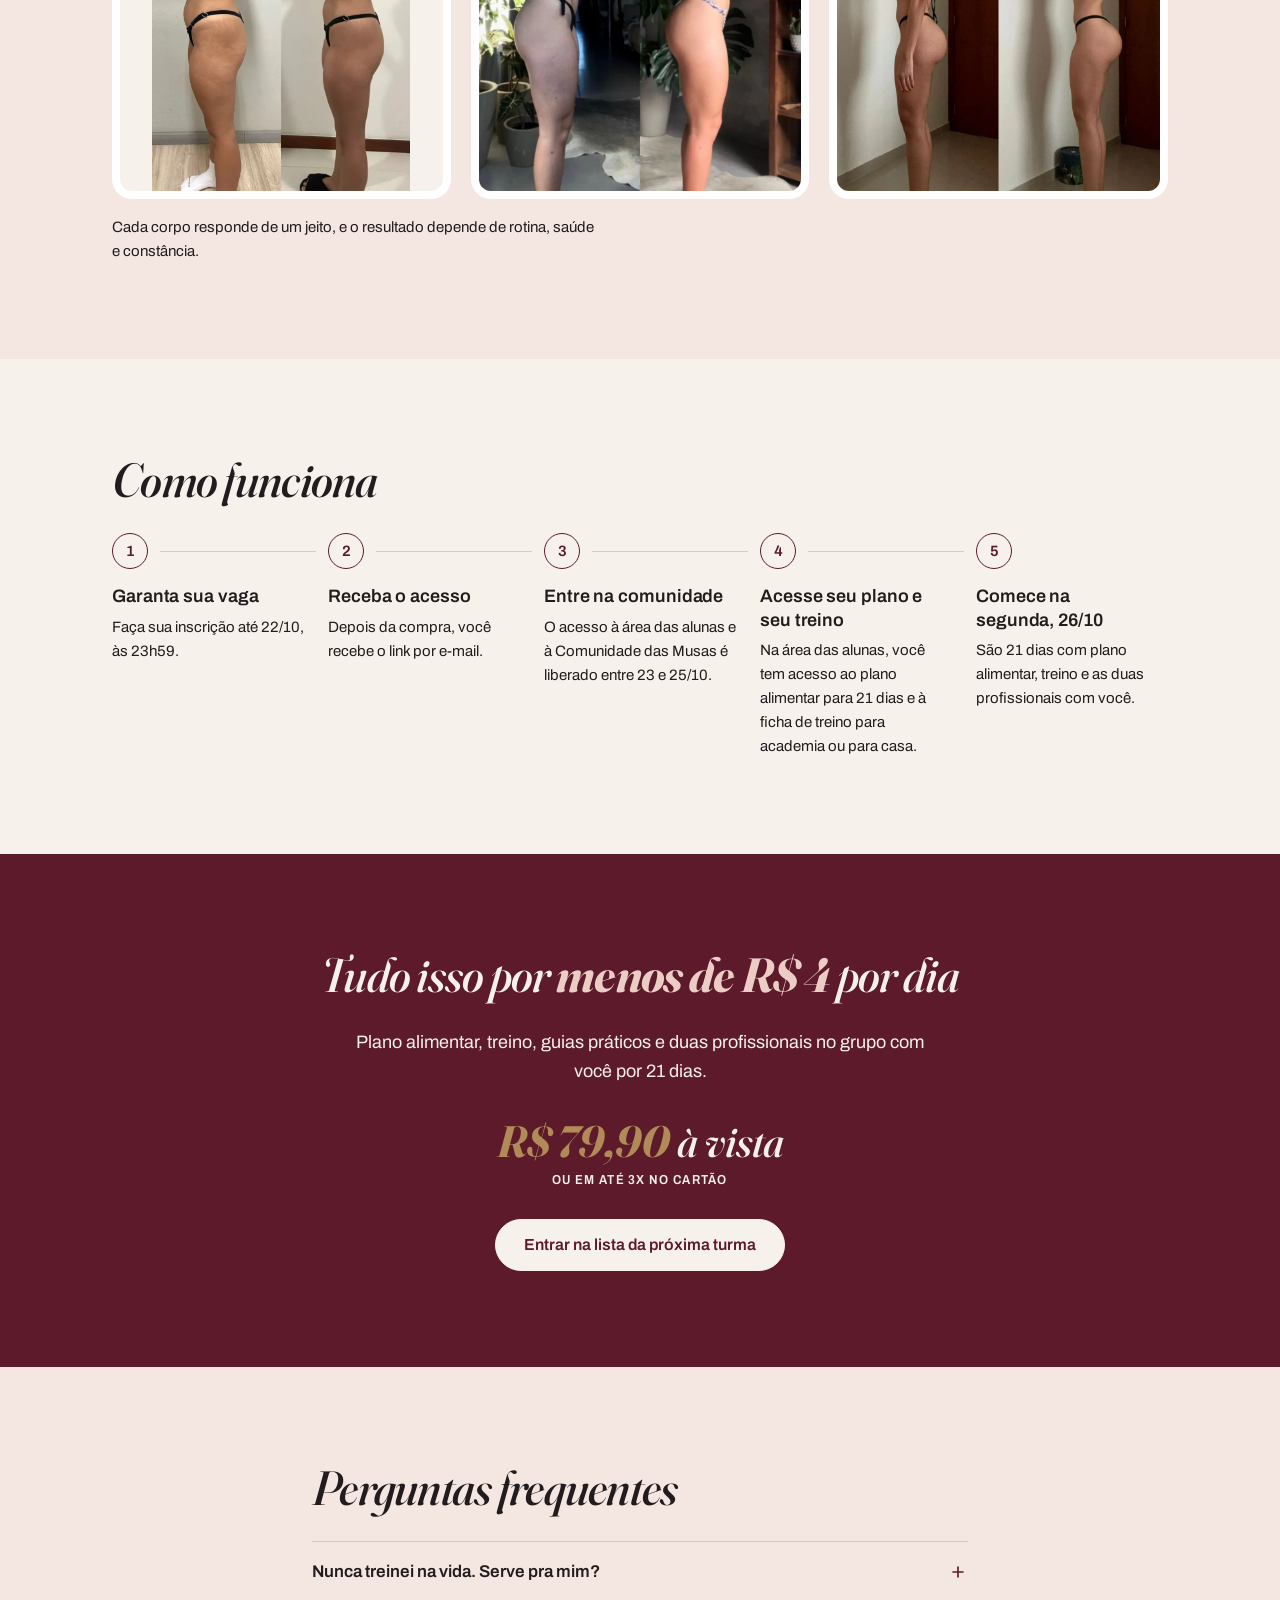
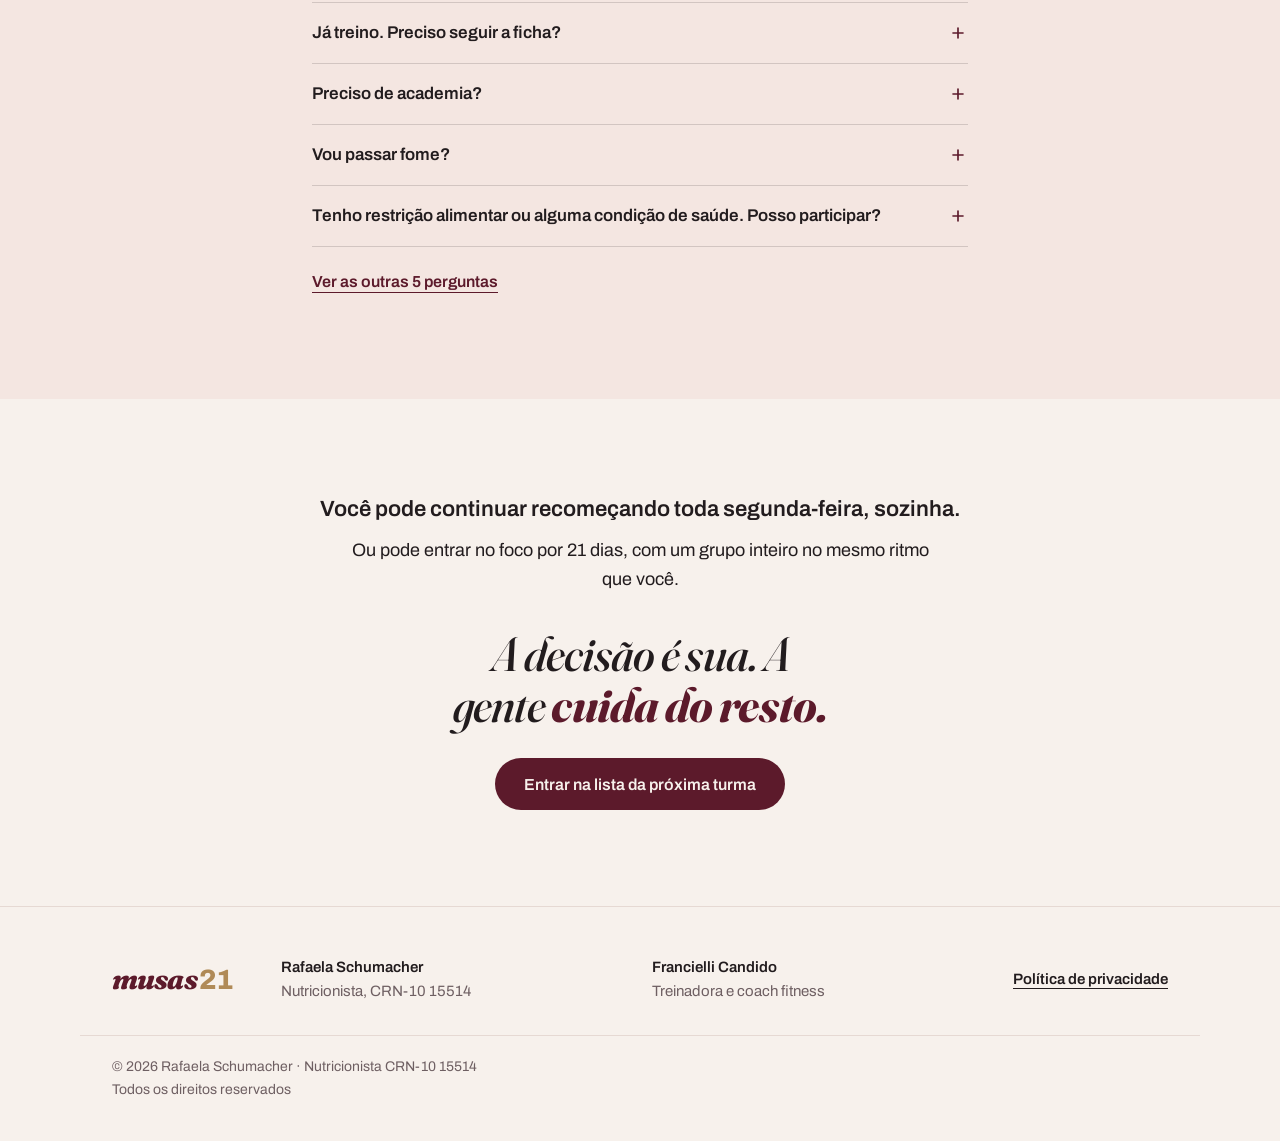
==== commit dae5527e: "Ajusta a bio da Rafaela Co-Authored-By: Claude Opus 5.5 <noreply@anthropic.com> Claude-Session: http" ====
--- a/index.html
+++ b/index.html
@@ -168,7 +168,7 @@
               <p class="rotulo pessoa__registro">CRN-10 15514</p>
             </div>
             <div class="pessoa__bio">
-              <p>Nutricionista com atuação na nutrição esportiva e clínica, com foco em emagrecimento e recomposição corporal.</p>
+              <p>Nutricionista esportiva e clínica, com foco em emagrecimento, recomposição corporal e saúde da mulher.</p>
               <p>Ex-atleta, 7 vezes campeã no fisiculturismo. Sabe na prática o que é ter foco e estratégia para chegar no corpo dos sonhos. Hoje, ajuda mulheres comuns a chegar lá sem sofrimento e sem extremos.</p>
             </div>
           </article>
--- a/estilos/secoes.css
+++ b/estilos/secoes.css
@@ -82,15 +82,16 @@
 
 /* ---------- Hero ---------- */
 
-.hero { padding-top: 32px; }
-
+.hero { padding-top: 20px; }
+
+/* Celular: o vídeo vem primeiro, depois o texto e a oferta */
 .hero__grade {
   display: grid;
-  gap: 32px;
+  gap: 28px;
   grid-template-areas:
+    "video"
     "texto"
-    "oferta"
-    "video";
+    "oferta";
 }
 
 .hero__texto { grid-area: texto; }
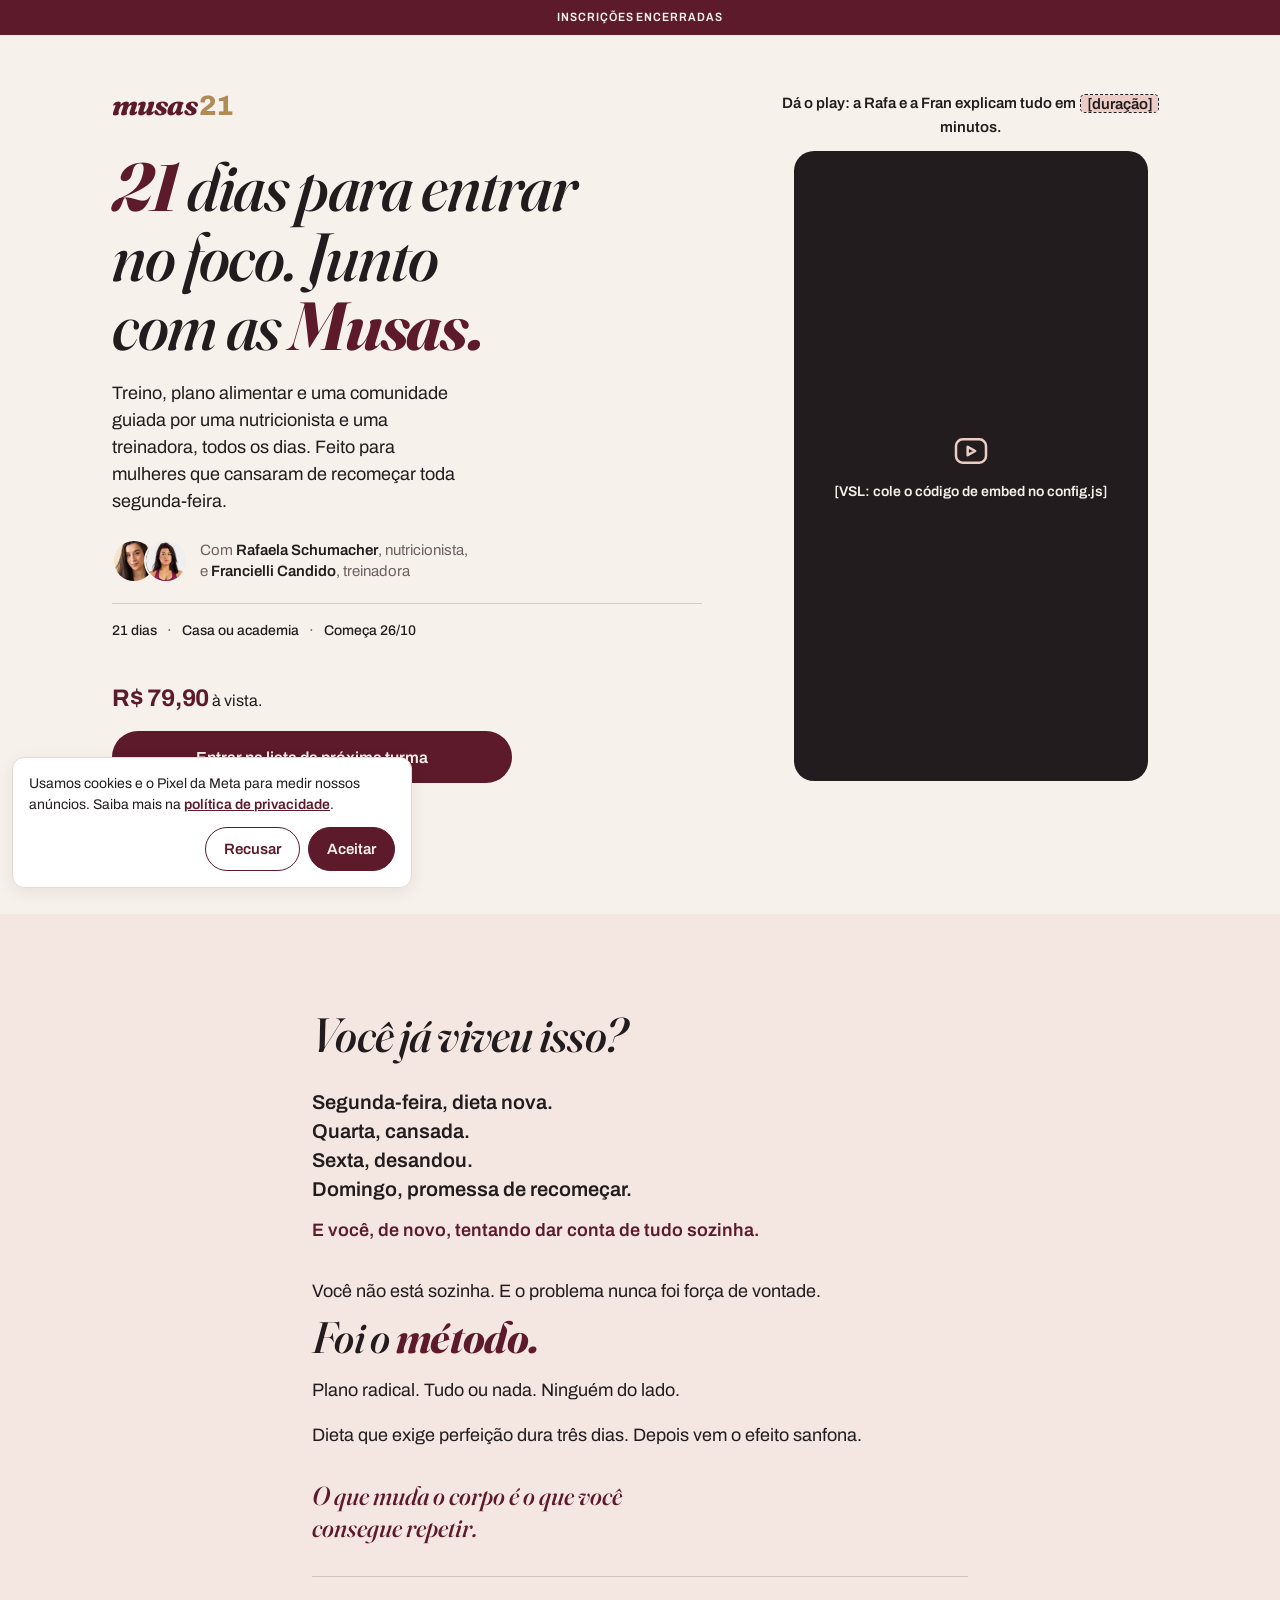
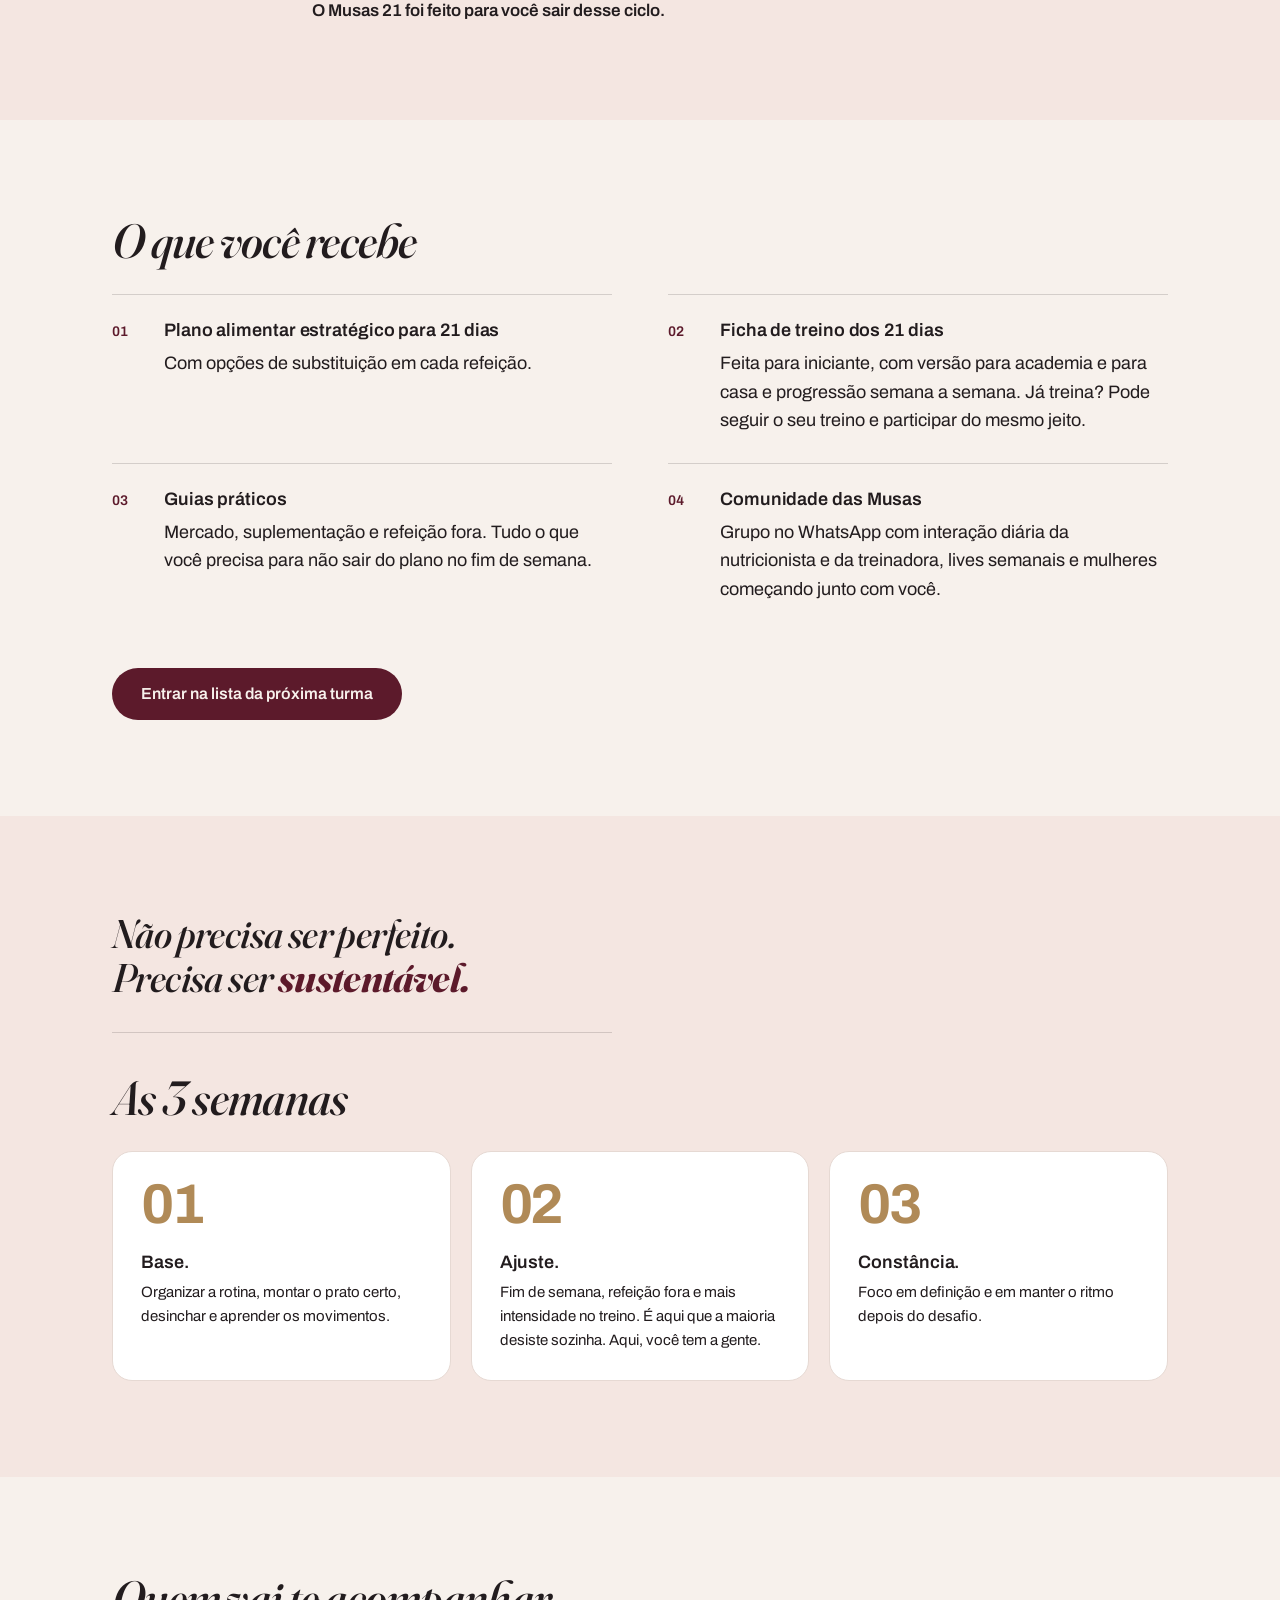
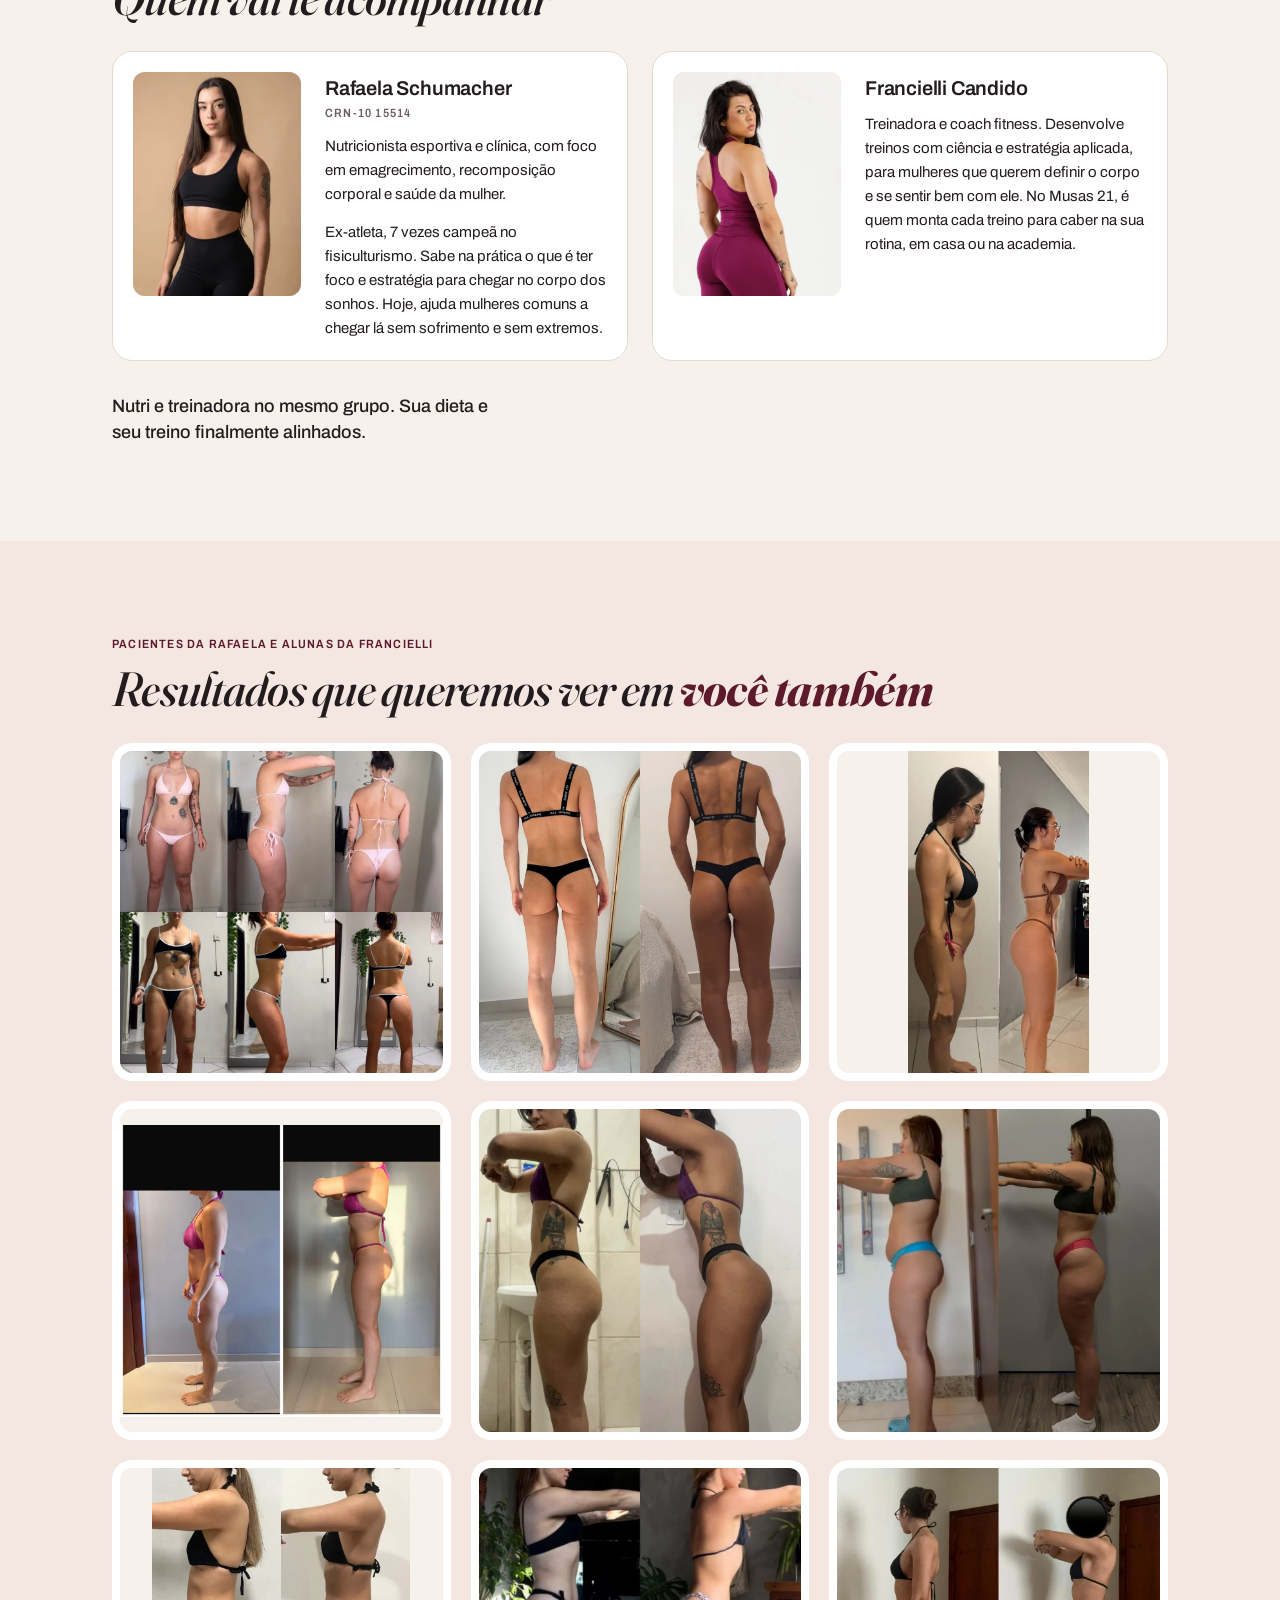
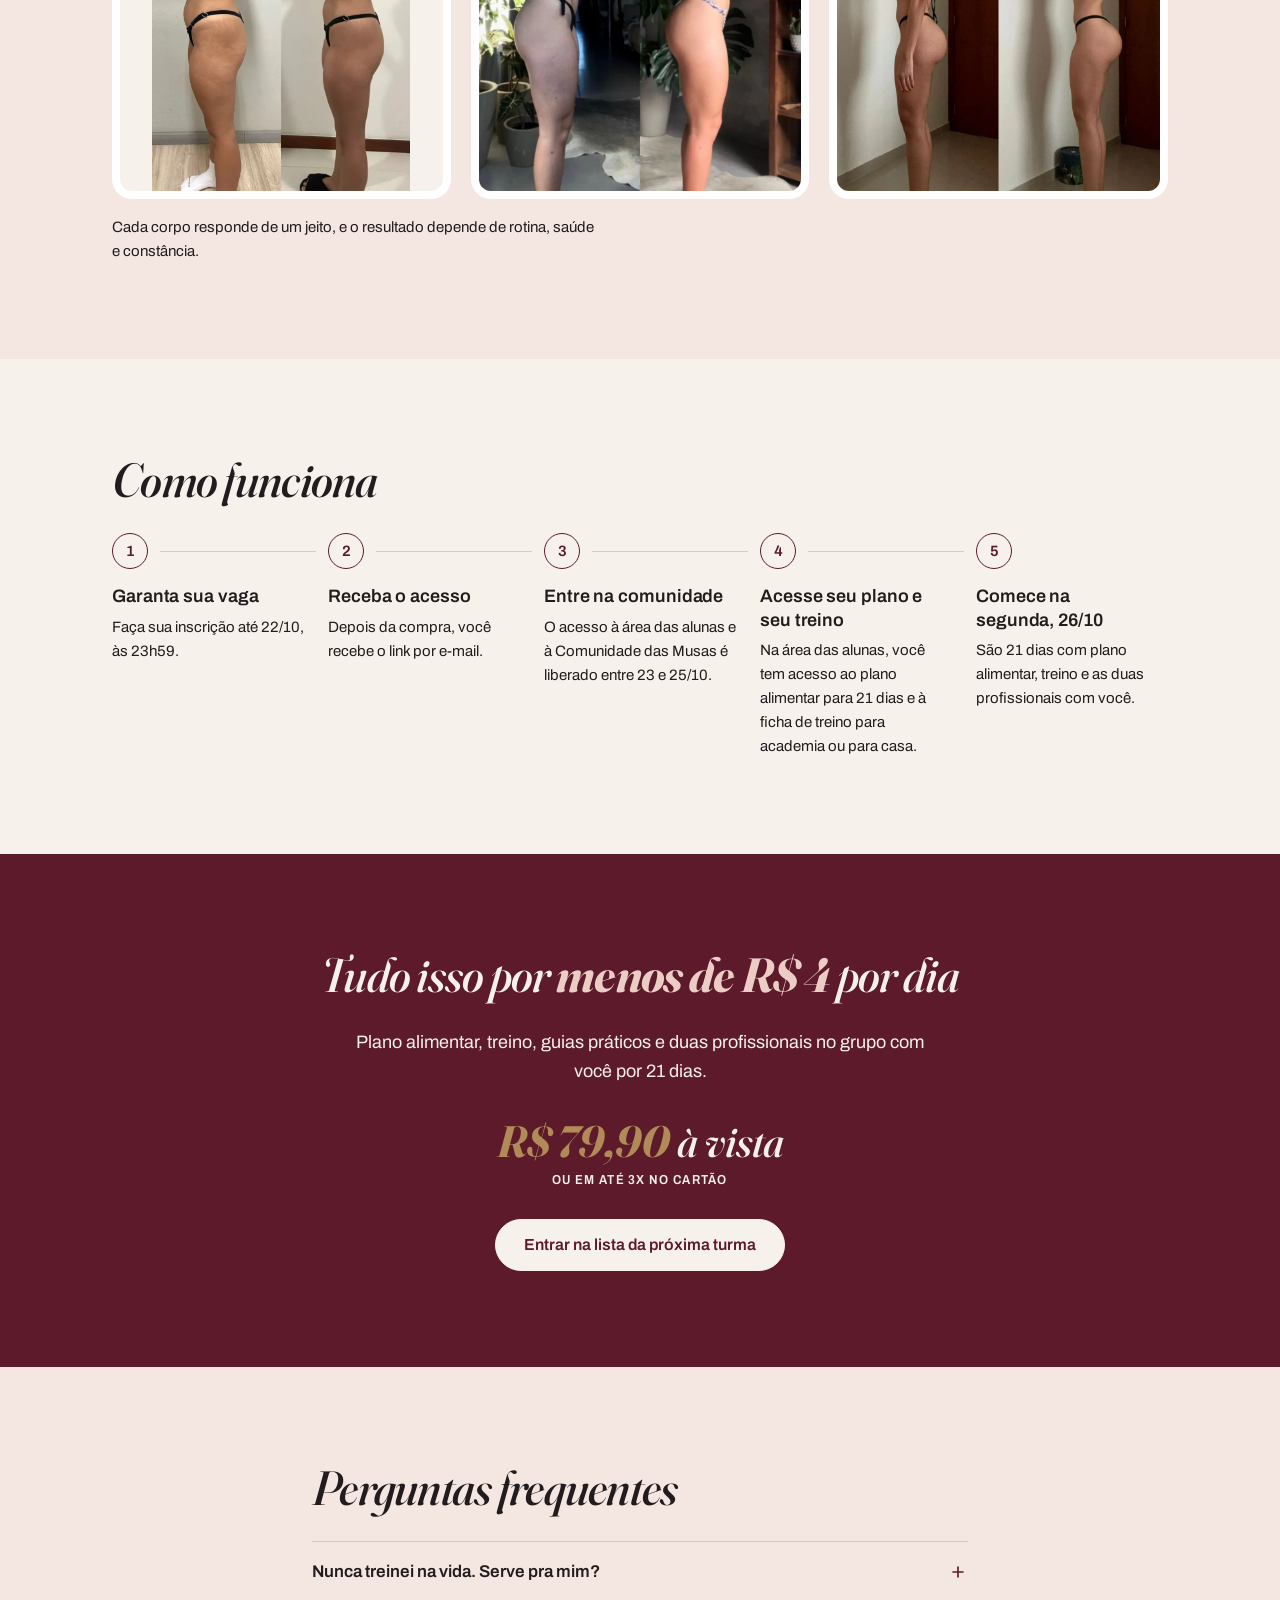
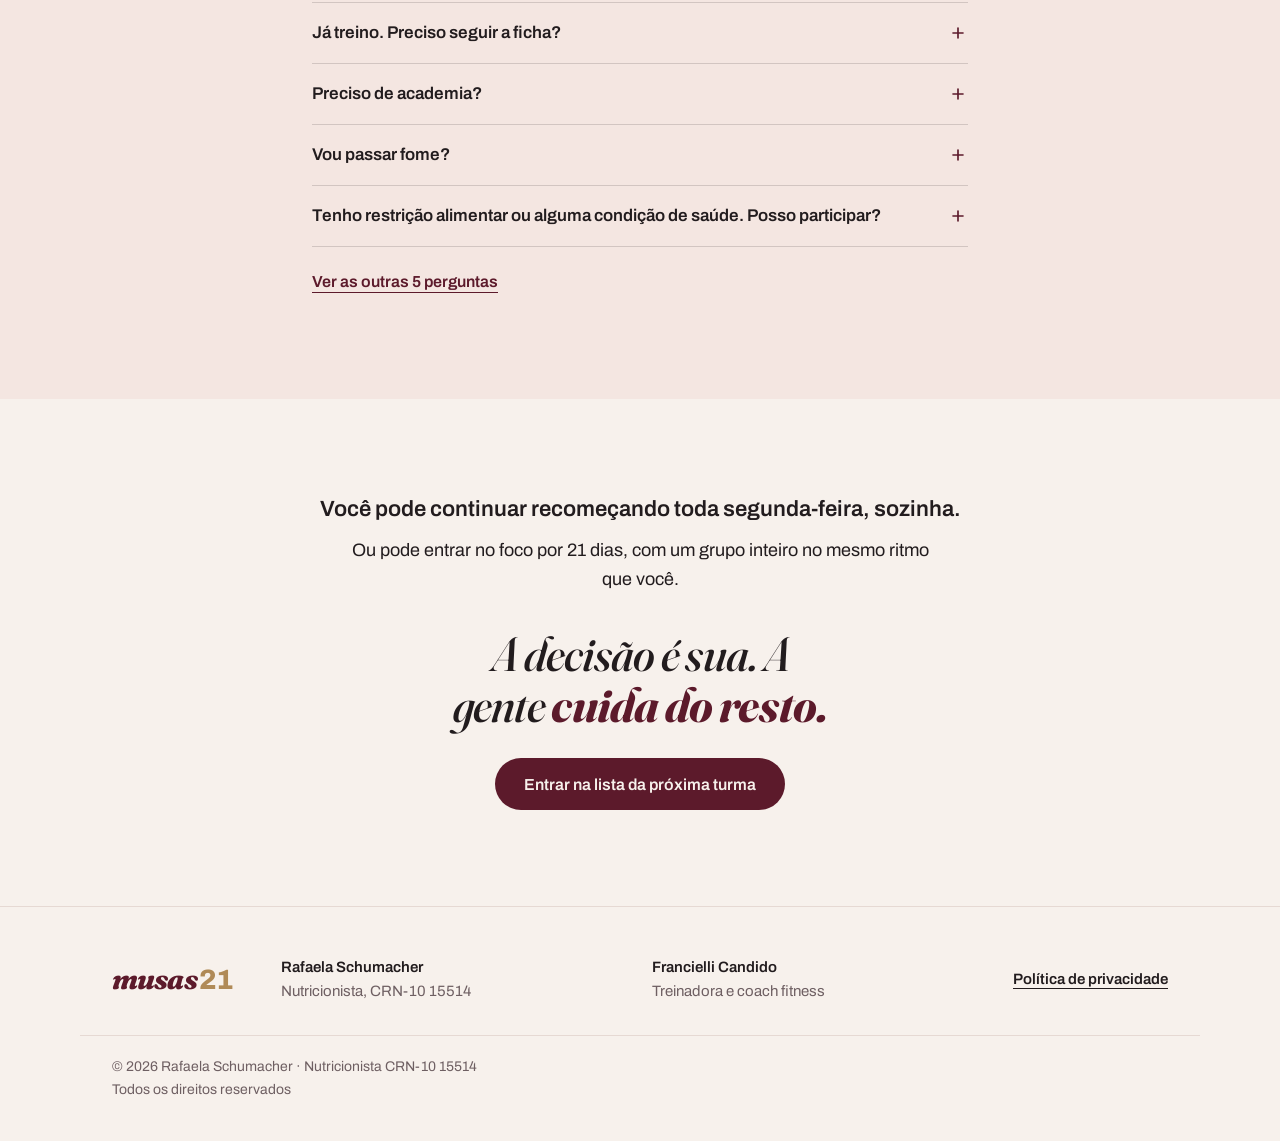
==== commit 722e8bd4: "Nova foto da Rafaela no card de Quem vai te acompanhar Co-Authored-By: Claude Opus 5.5 <noreply@anth" ====
--- a/index.html
+++ b/index.html
@@ -162,7 +162,7 @@
         <h2 class="titulo">Quem vai te acompanhar</h2>
         <div class="pessoas">
           <article class="pessoa">
-            <img class="pessoa__foto" src="imagens/rafaela-card.webp" alt="Rafaela Schumacher no palco de uma competição de fisiculturismo" width="480" height="640" loading="lazy" decoding="async">
+            <img class="pessoa__foto" src="imagens/rafaela-card.webp" alt="Rafaela Schumacher, nutricionista do Musas 21" width="480" height="640" loading="lazy" decoding="async">
             <div class="pessoa__cabecalho">
               <h3 class="pessoa__nome">Rafaela Schumacher</h3>
               <p class="rotulo pessoa__registro">CRN-10 15514</p>
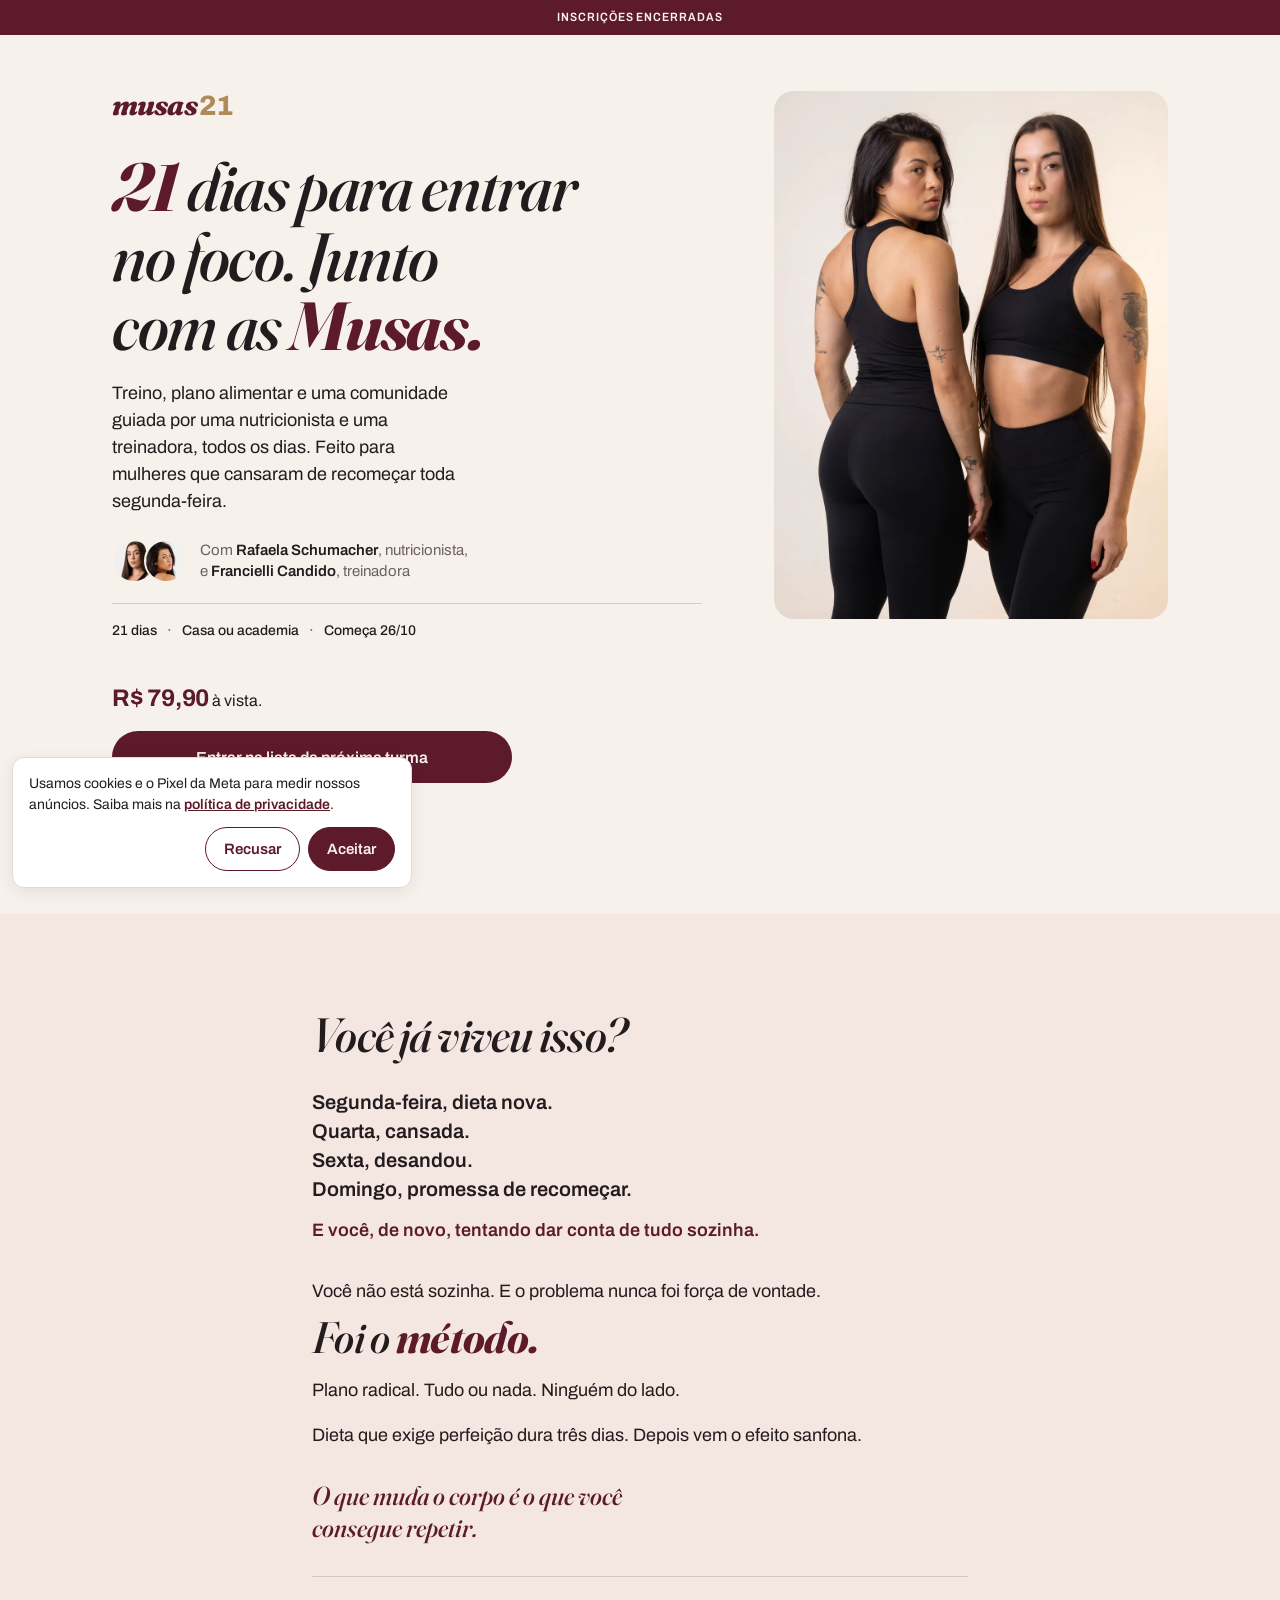
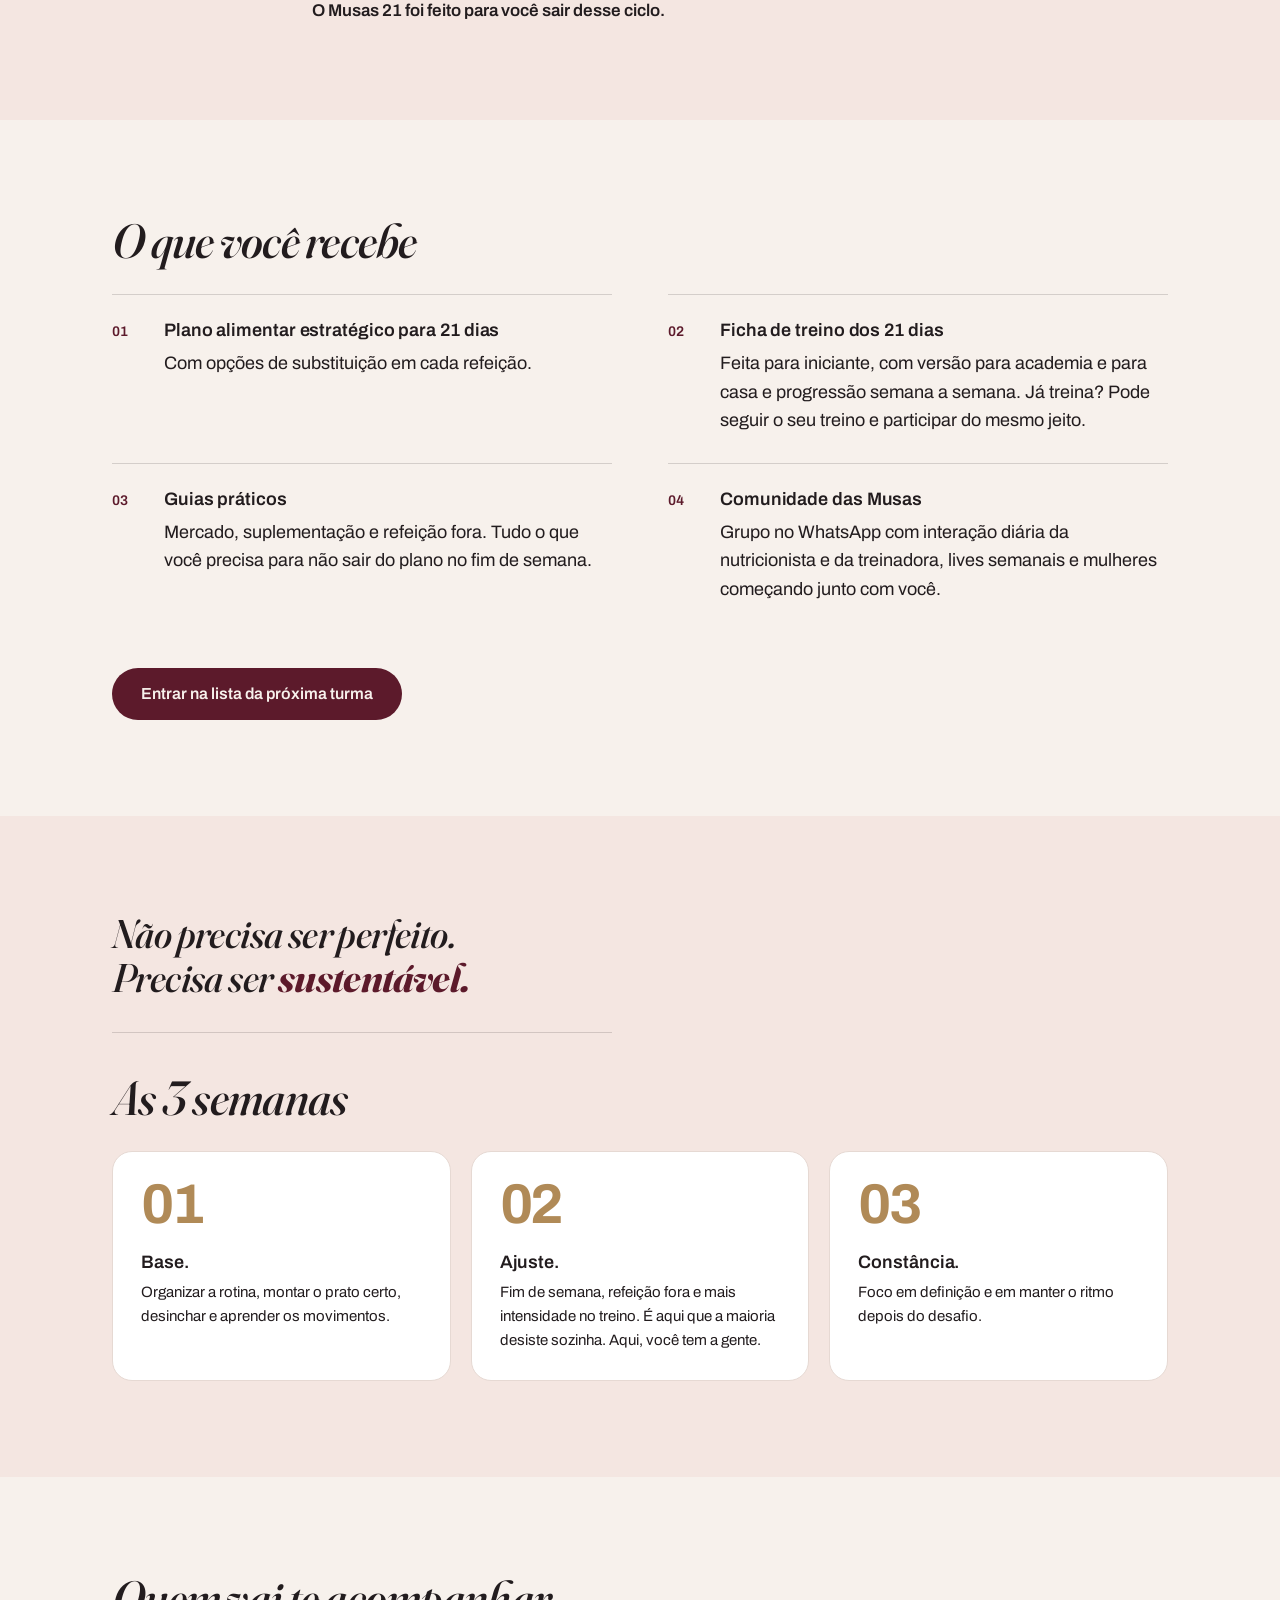
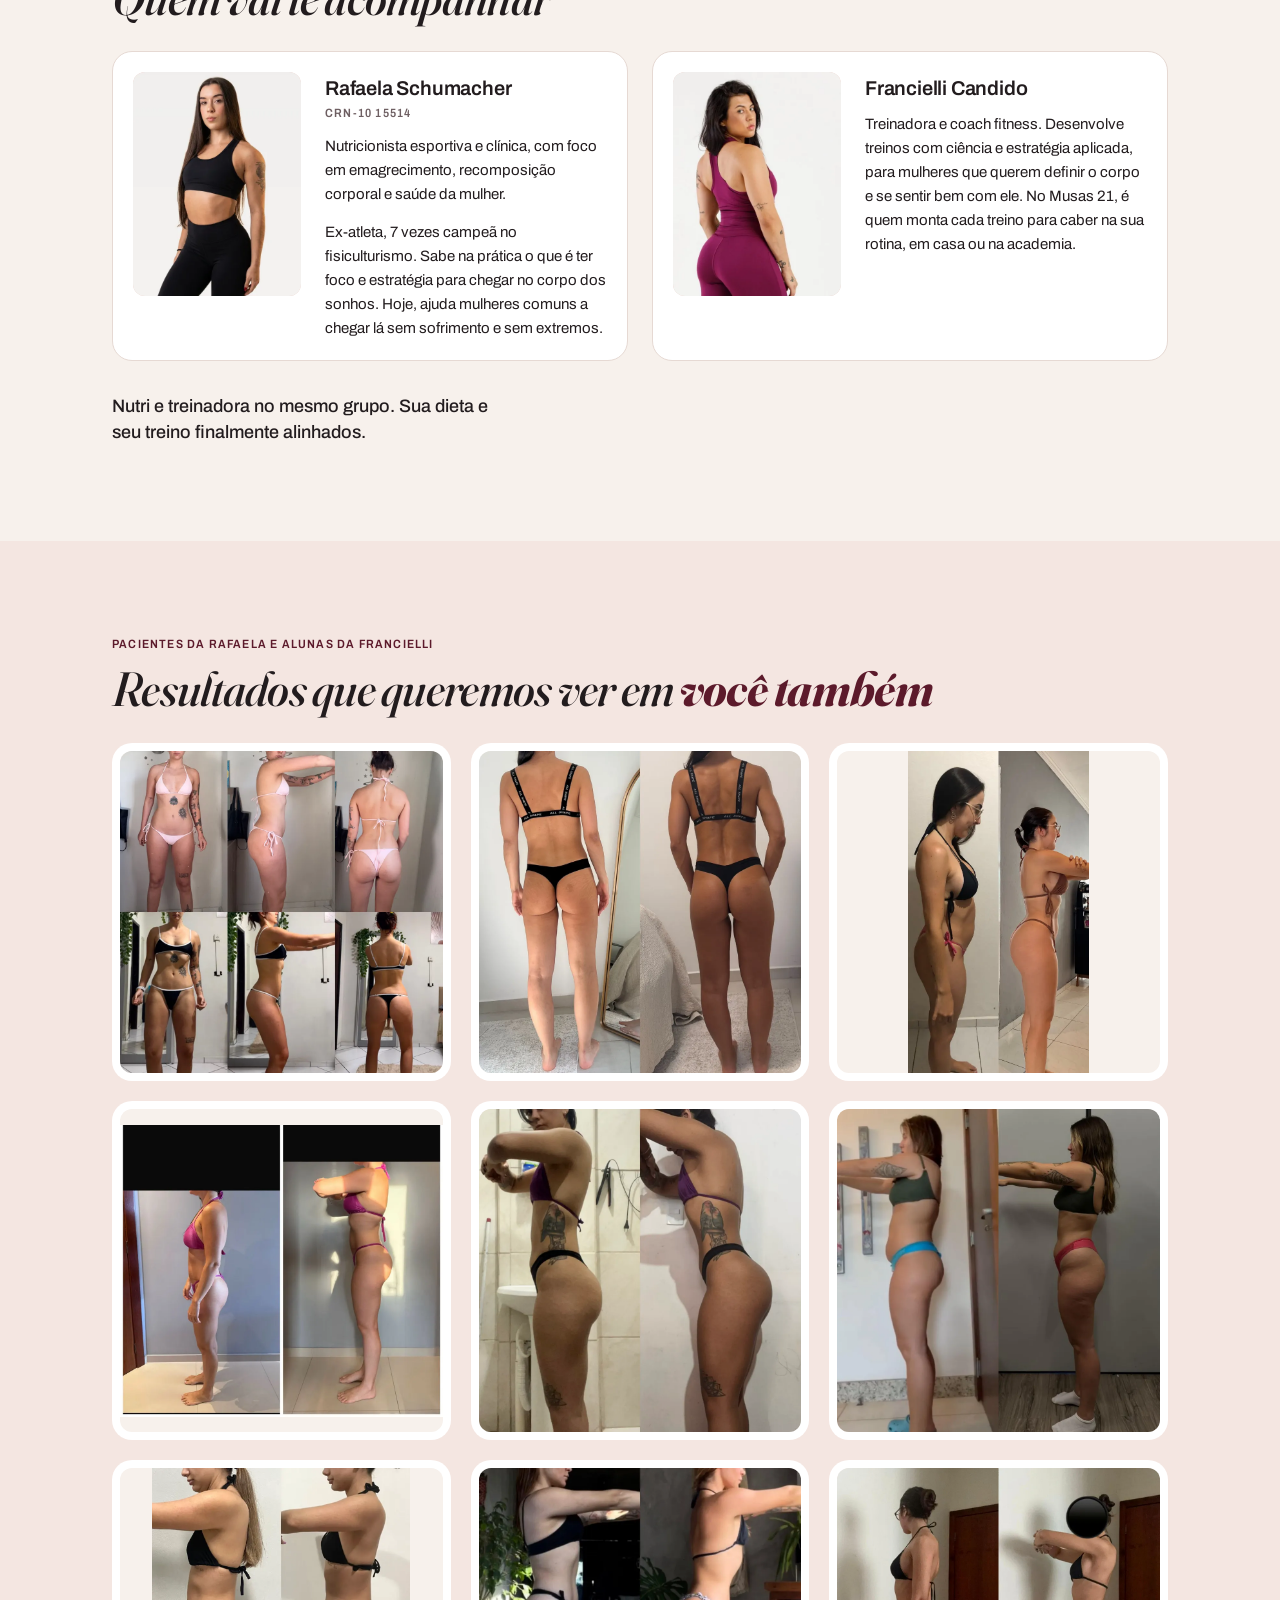
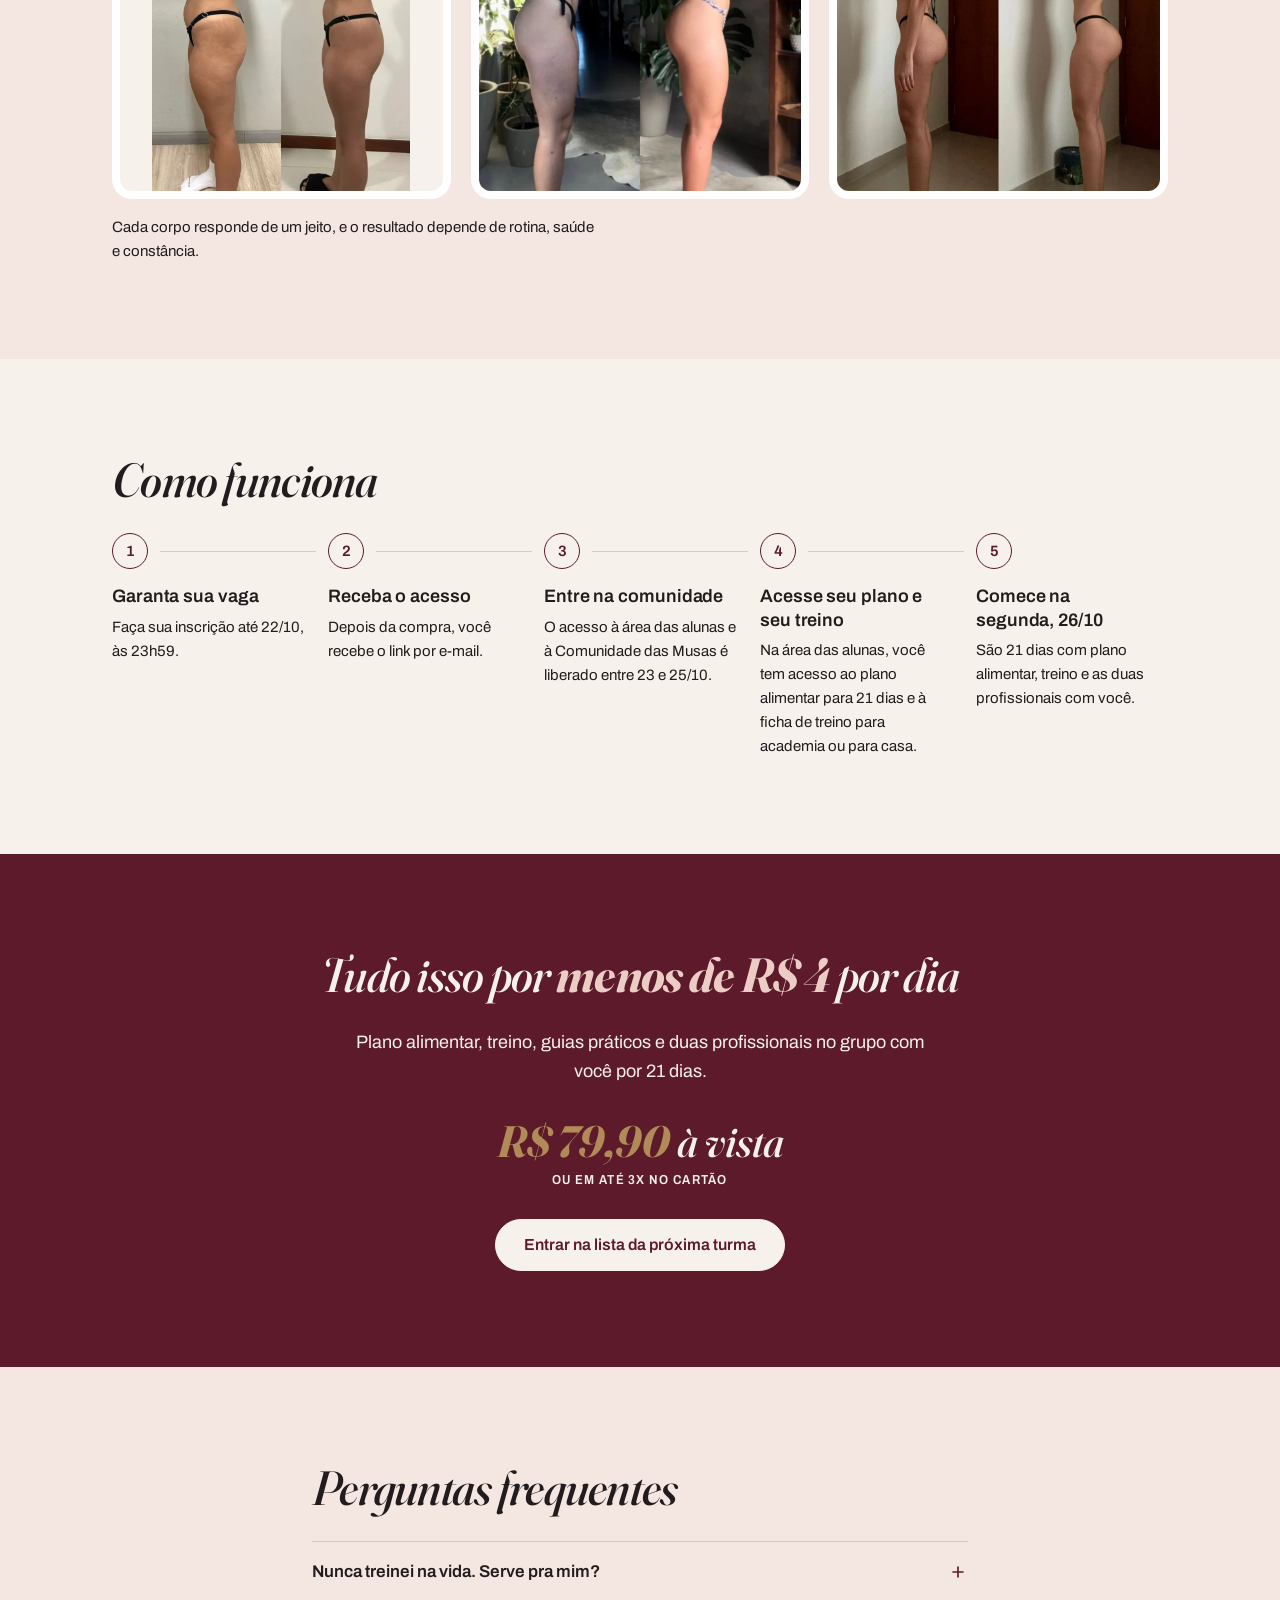
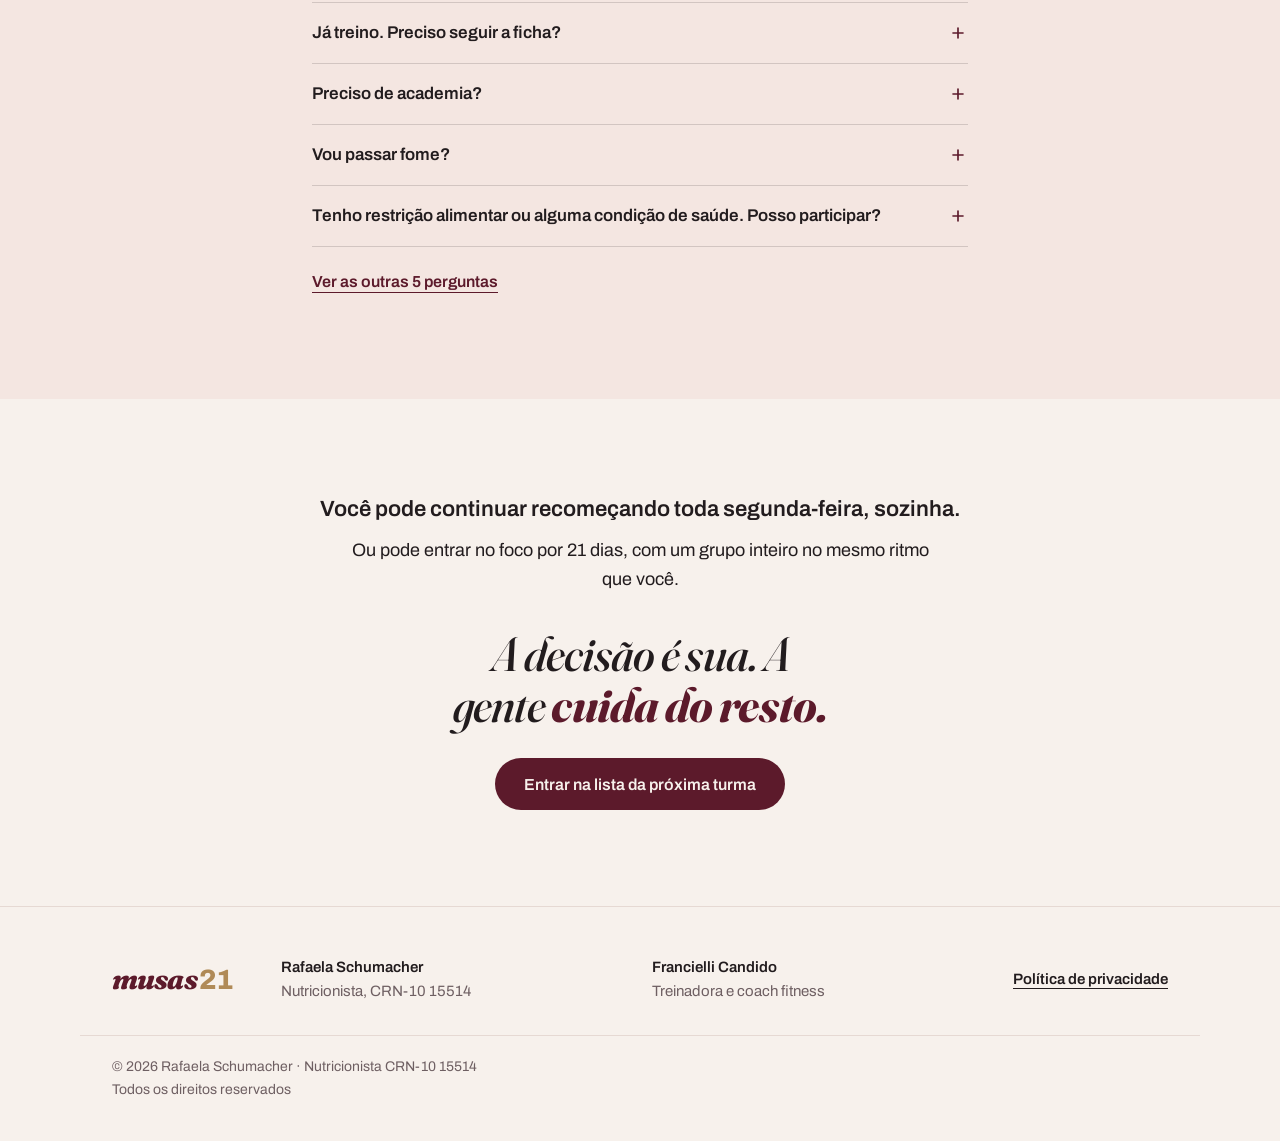
==== commit 51d114ea: "Foto das duas no lugar da VSL no topo Co-Authored-By: Claude Opus 5.5 <noreply@anthropic.com> Claude" ====
--- a/index.html
+++ b/index.html
@@ -59,12 +59,9 @@
         </div>
 
         <div class="hero__video">
-          <p class="vsl__chamada">Dá o play: a Rafa e a Fran explicam tudo em <mark class="ph">[duração]</mark> minutos.</p>
-          <div class="vsl" id="vsl" data-formato="vertical">
-            <div class="vsl__placeholder">
-              <svg class="icone" viewBox="0 0 24 24" aria-hidden="true"><rect x="3" y="5" width="18" height="14" rx="4"/><path d="M10 9.5v5l4.5-2.5z"/></svg>
-              <span class="vsl__aviso">[VSL: cole o código de embed no config.js]</span>
-            </div>
+          <!-- Foto das duas. Se um vídeo for colado no config.js (embedVsl), ele aparece no lugar da foto. -->
+          <div class="vsl vsl--foto" id="vsl" data-formato="vertical">
+            <img class="hero__foto" src="imagens/rafaela-fran.webp" alt="Rafaela Schumacher e Francielli Candido, de roupa de treino preta" width="960" height="1286" fetchpriority="high" decoding="async">
           </div>
         </div>
       </div>
--- a/estilos/secoes.css
+++ b/estilos/secoes.css
@@ -243,6 +243,18 @@
 }
 
 .vsl__conteudo { position: absolute; inset: 0; }
+
+/* Foto das duas no lugar do vídeo */
+.vsl.vsl--foto {
+  aspect-ratio: 960 / 1286;
+  max-width: min(460px, calc(72svh * 960 / 1286));
+  background: var(--borda);
+}
+.hero__foto {
+  width: 100%;
+  height: 100%;
+  object-fit: cover;
+}
 
 .vsl__placeholder {
   position: absolute;
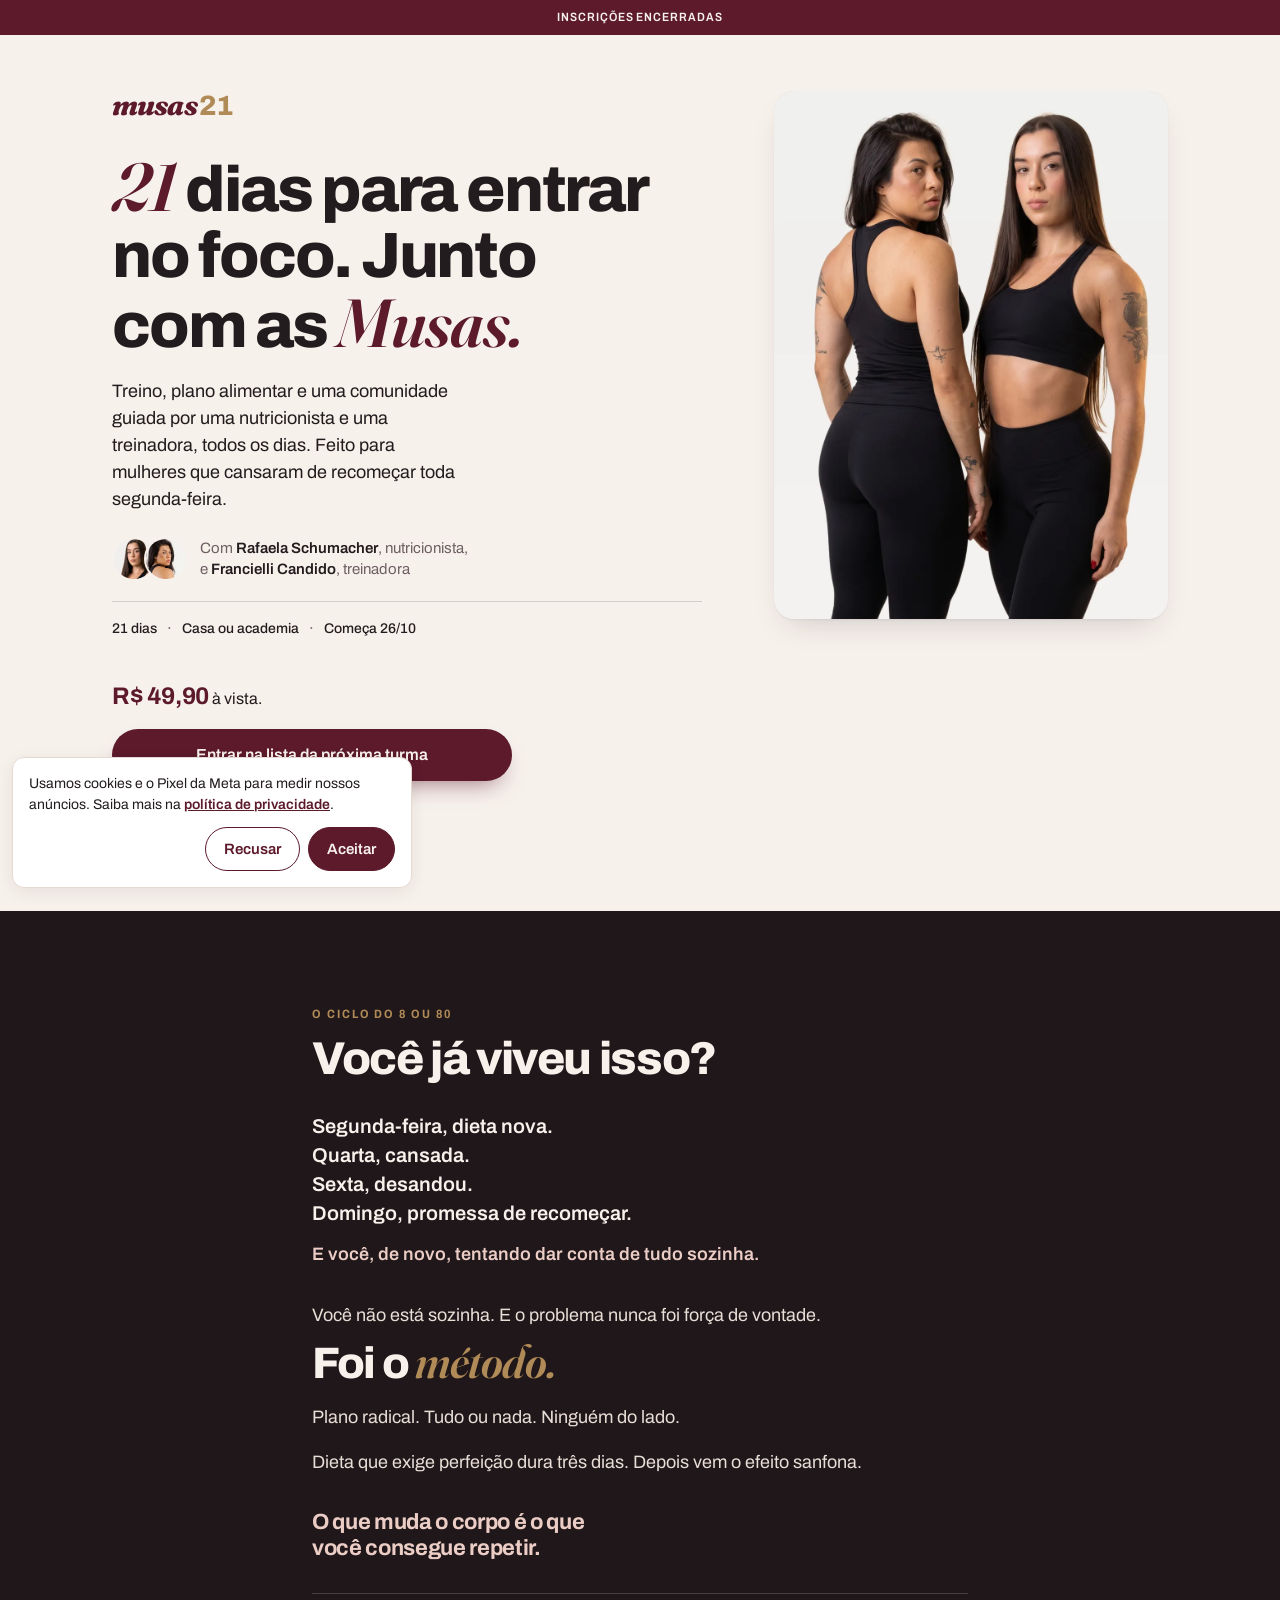
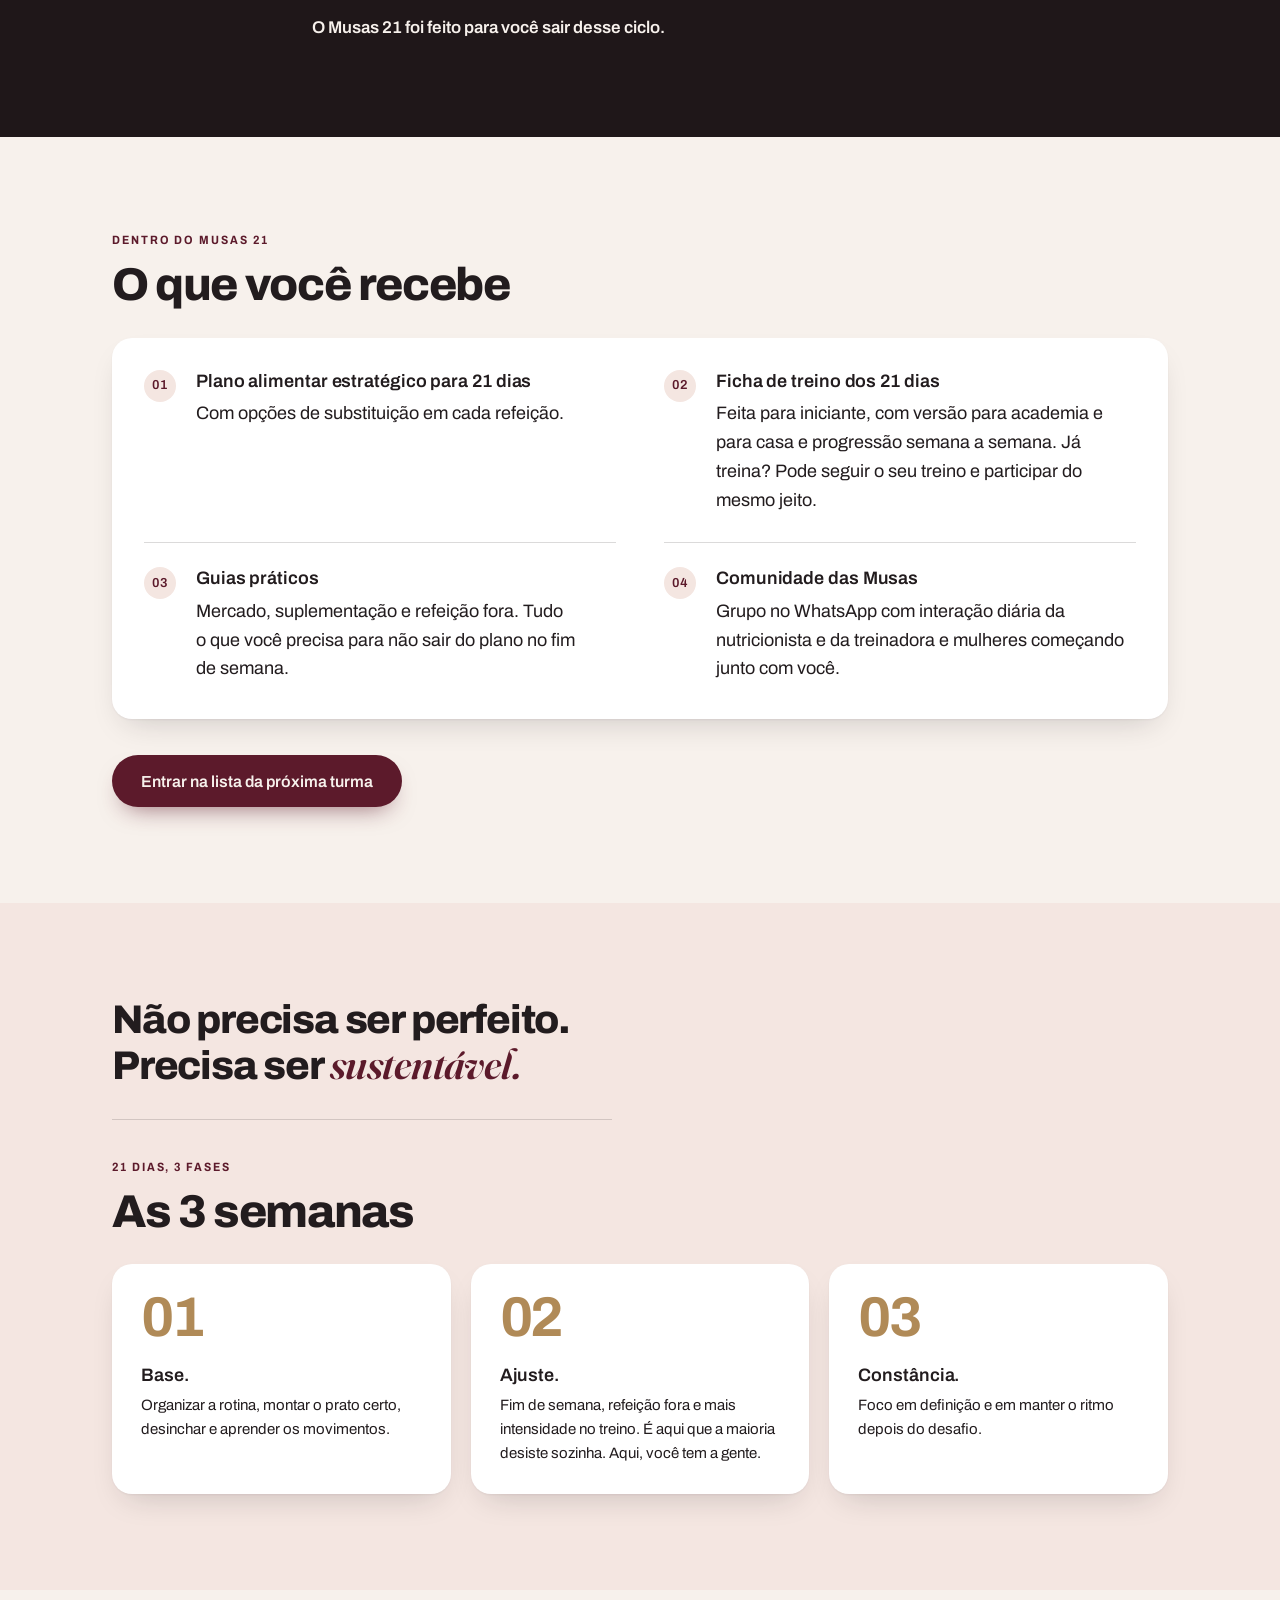
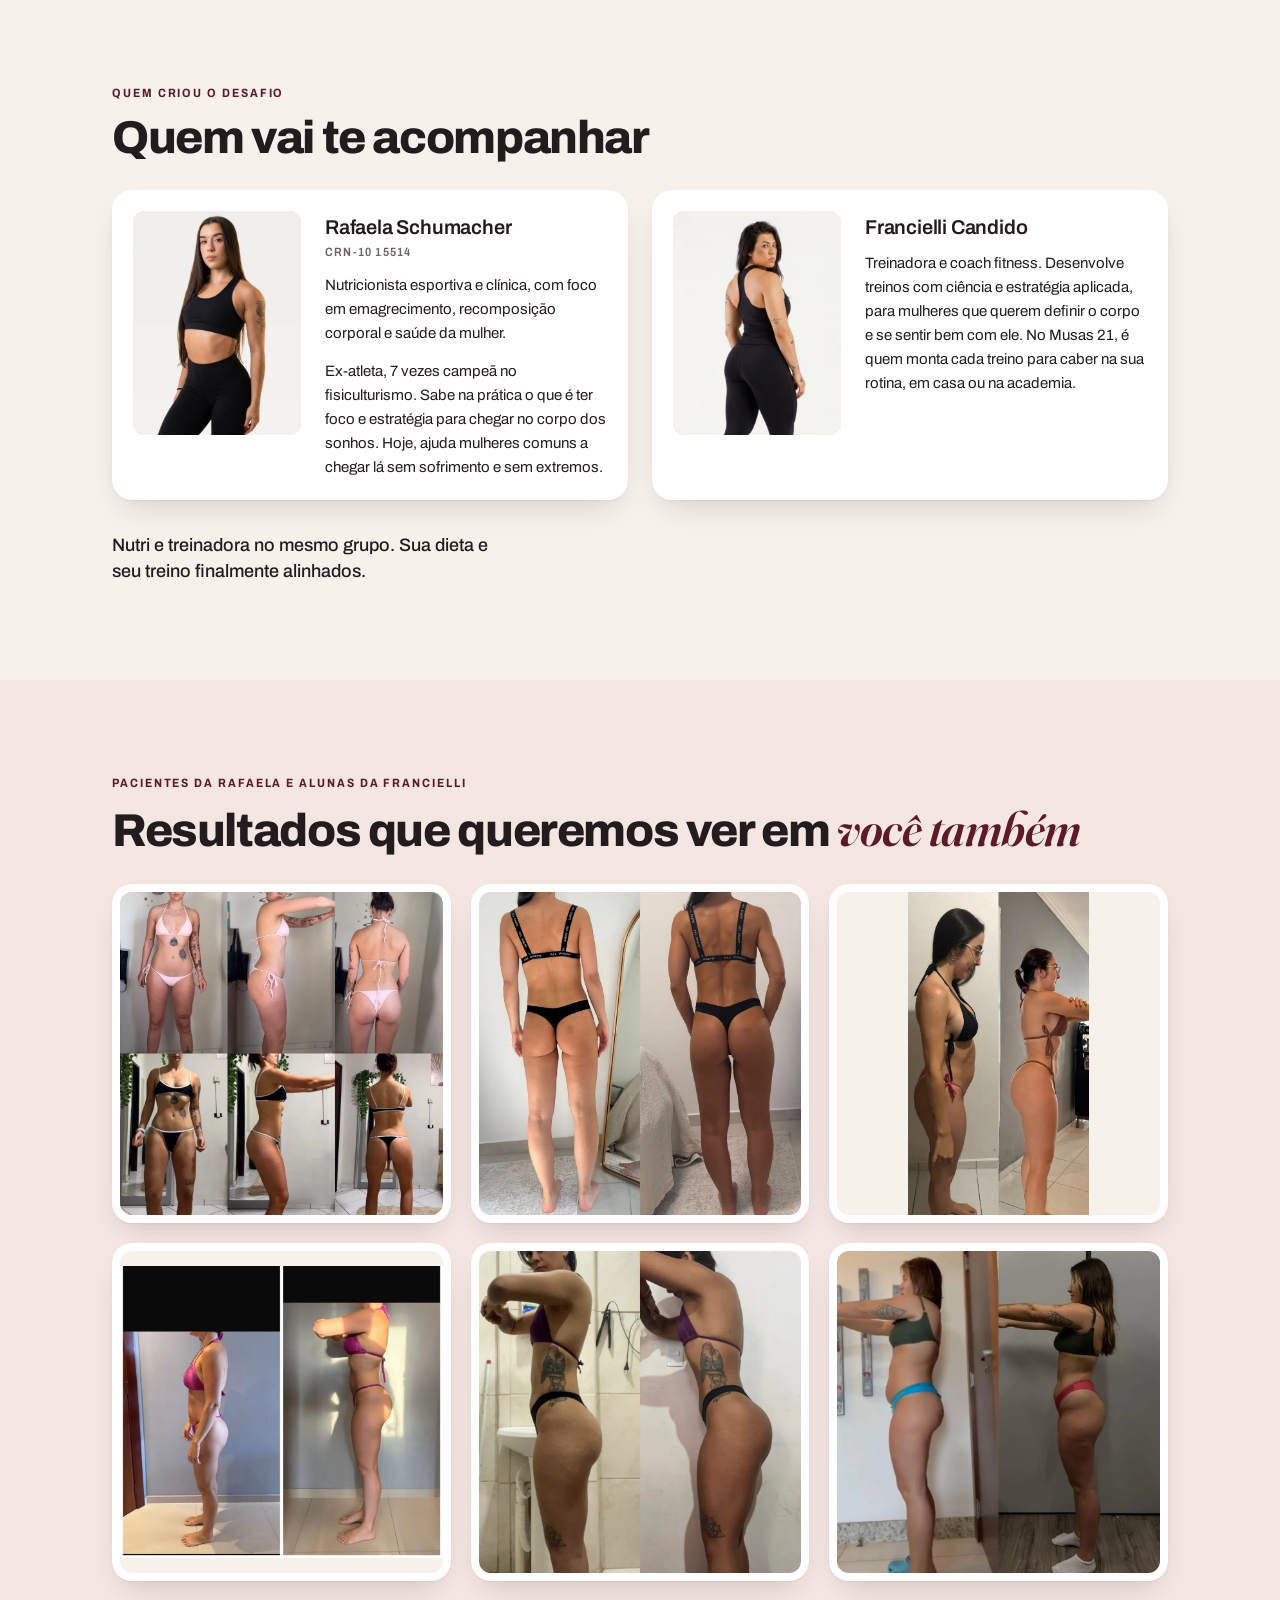
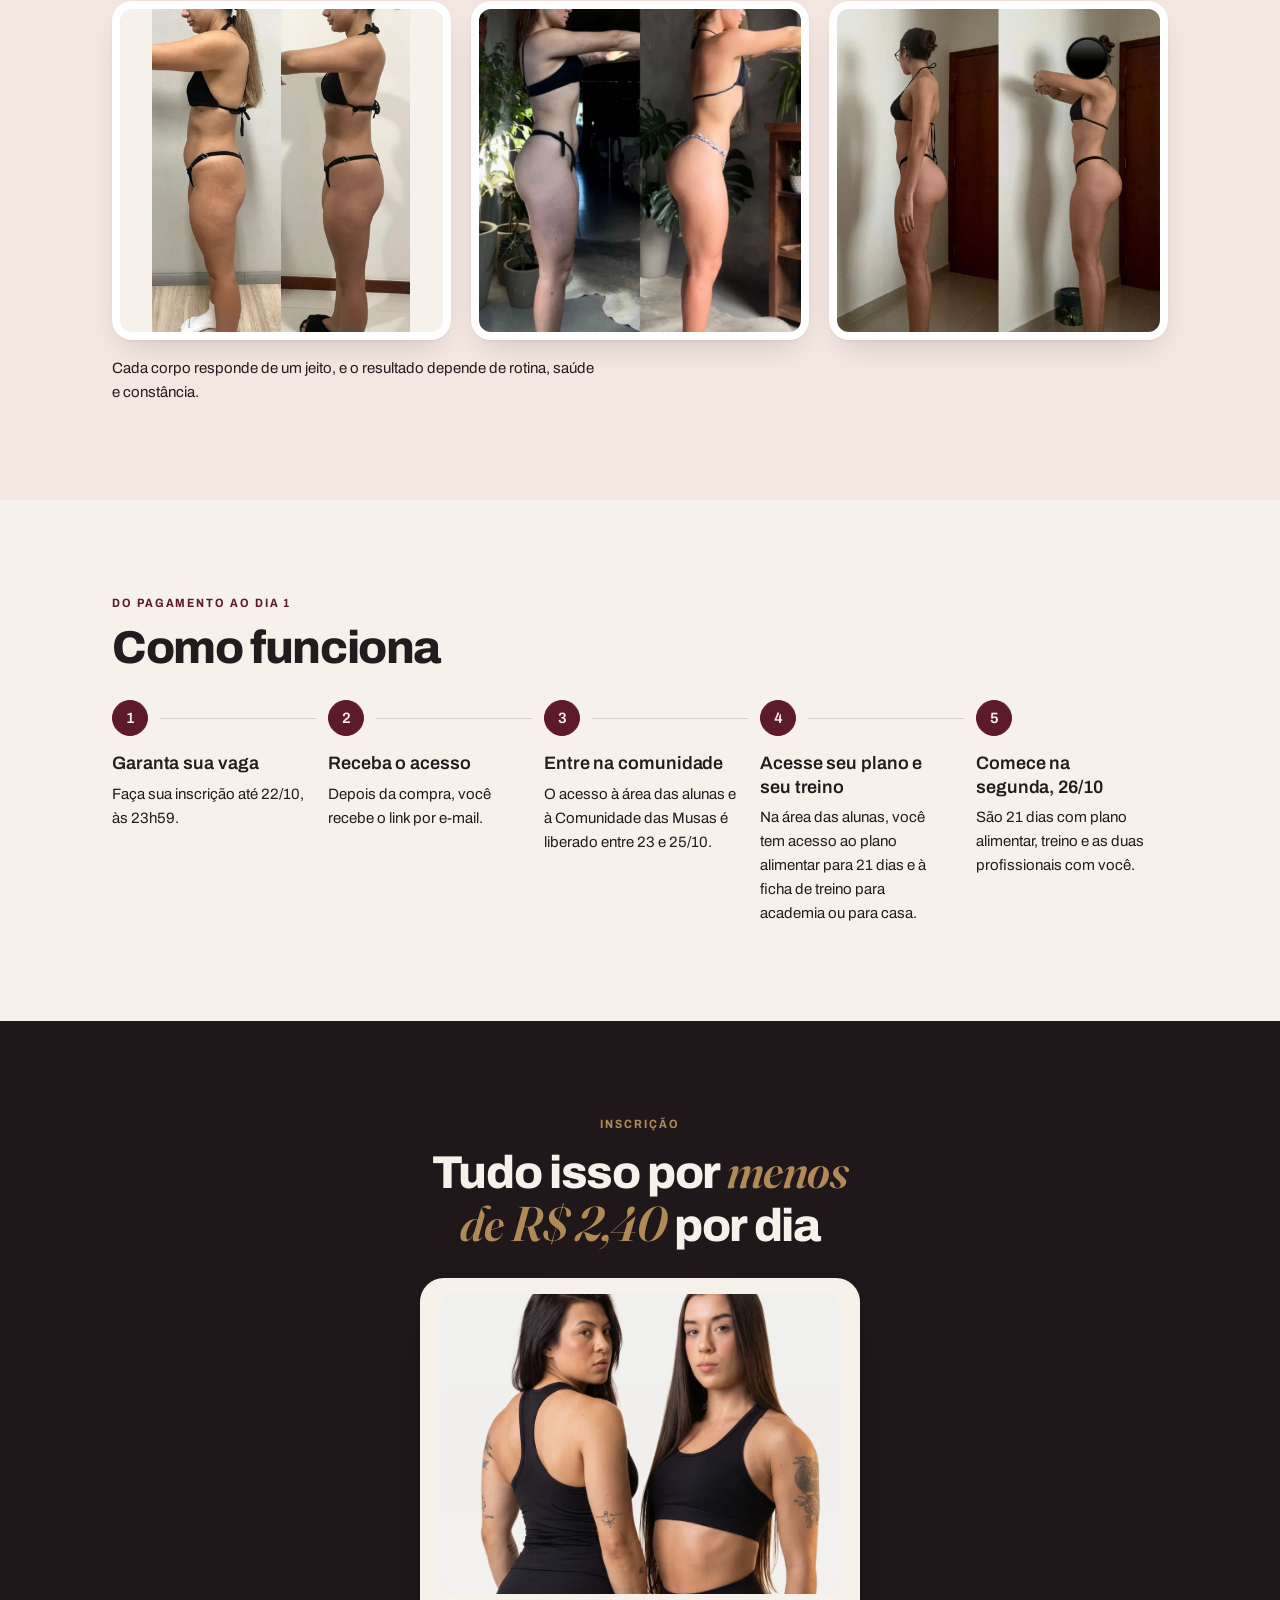
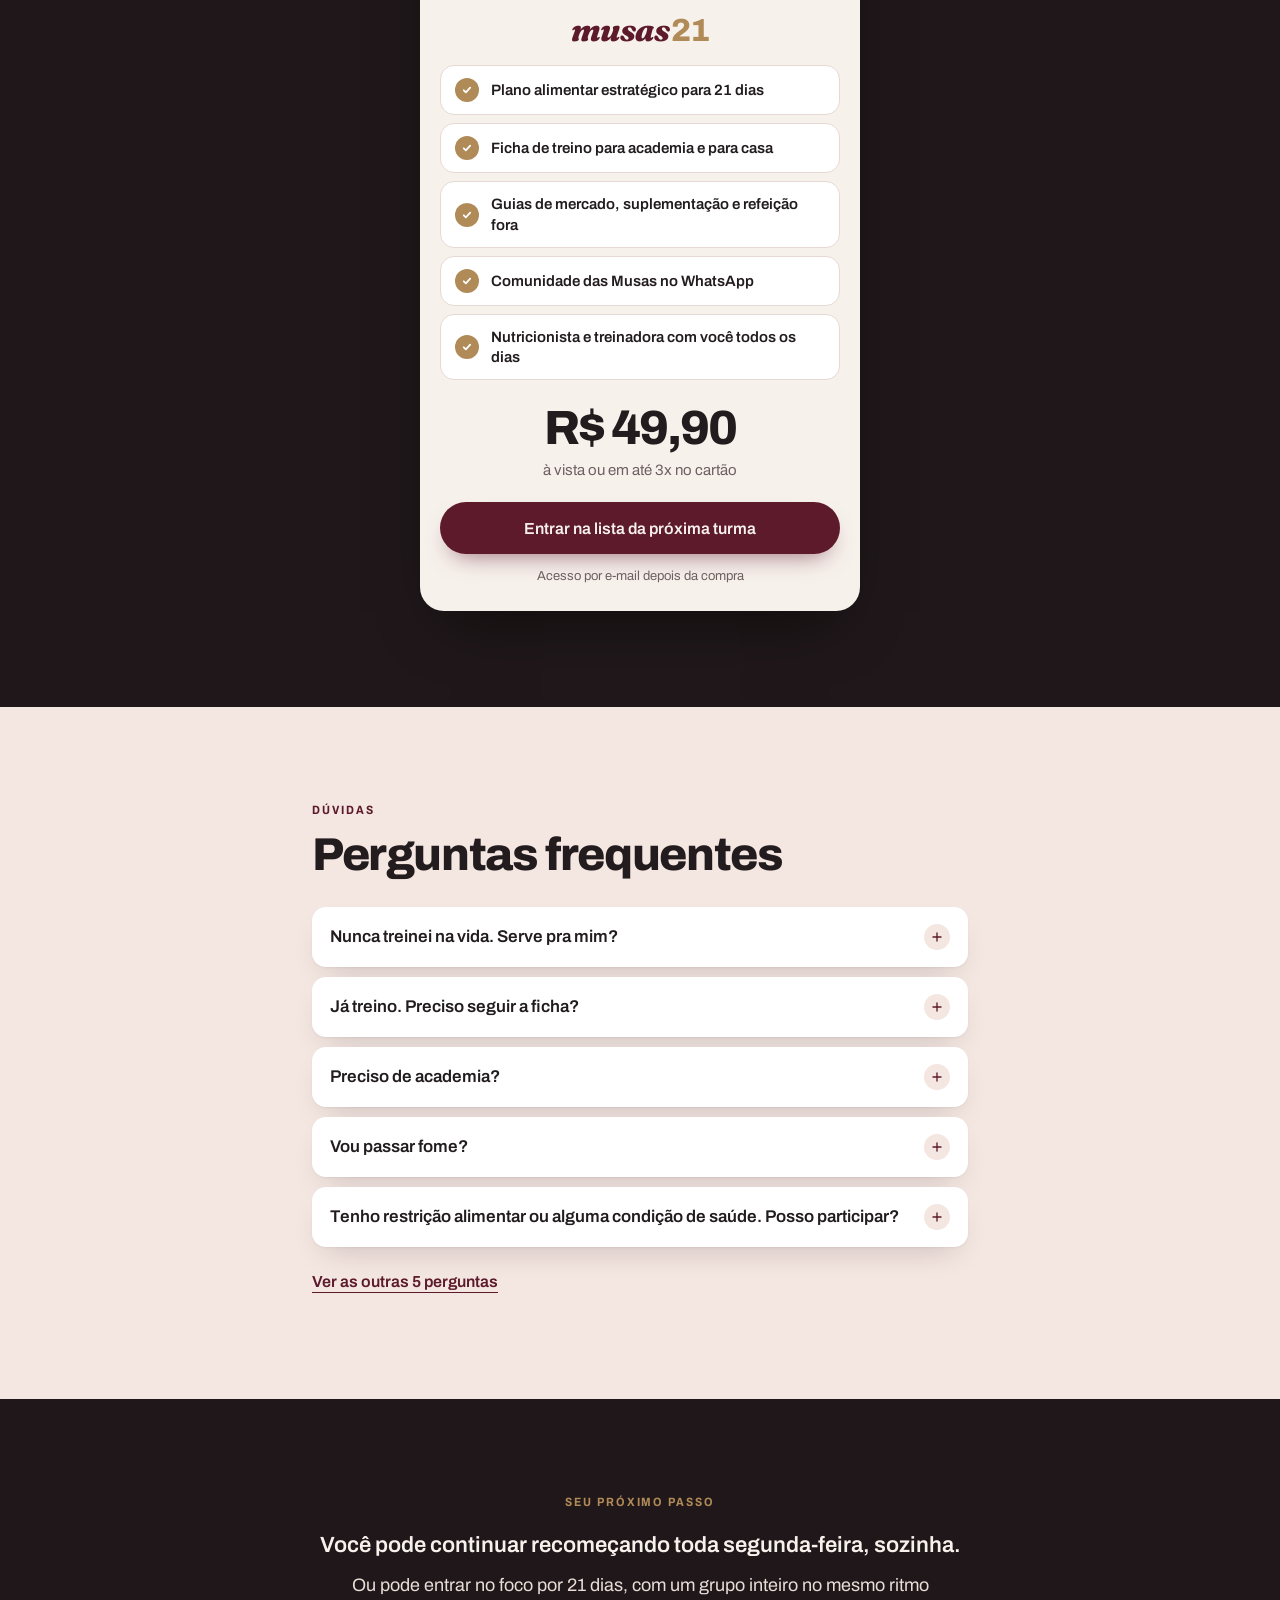
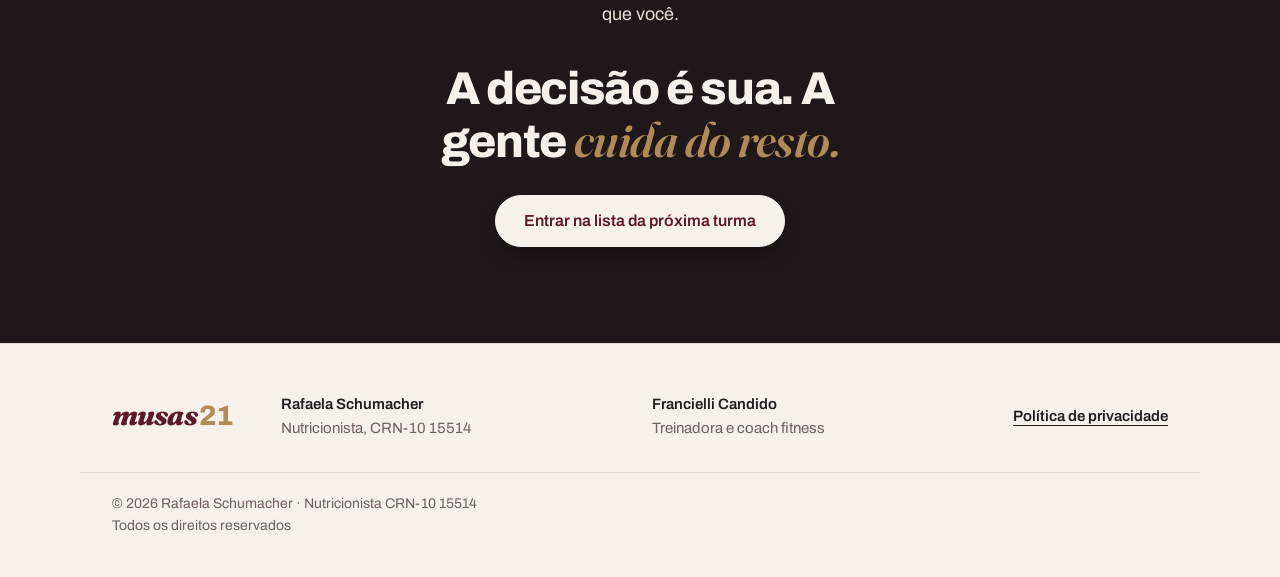
==== commit e3540901: "Visual premium (seções escuras, caixa de oferta, sobretítulos, títulos em Archivo), preço R$ 49,90 e" ====
--- a/index.html
+++ b/index.html
@@ -15,6 +15,7 @@
   <link rel="stylesheet" href="tokens.css">
   <link rel="stylesheet" href="estilos/base.css">
   <link rel="stylesheet" href="estilos/secoes.css">
+  <link rel="stylesheet" href="estilos/premium.css">
 
   <script src="config.js"></script>
   <script src="scripts/app.js" defer></script>
@@ -53,7 +54,7 @@
         </div>
 
         <div class="hero__oferta">
-          <p class="preco-linha"><strong>R$ 79,90</strong> à vista.</p>
+          <p class="preco-linha"><strong>R$ 49,90</strong> à vista.</p>
           <a class="botao botao--principal" href="#" data-cta="hero" data-texto-aberto="Quero começar dia 26/10">Quero começar dia 26/10</a>
           <p class="hero__parcela">ou em até 3x no cartão.<span data-somente-aberto> Inscrições até 22/10, às 23h59.</span></p>
         </div>
@@ -68,8 +69,9 @@
     </section>
 
     <!-- ===================== IDENTIFICAÇÃO ===================== -->
-    <section class="secao secao--rose identificacao">
+    <section class="secao secao--noite identificacao">
       <div class="container container--estreito">
+        <p class="sobretitulo">O ciclo do 8 ou 80</p>
         <h2 class="titulo">Você já viveu isso?</h2>
         <p class="identificacao__semana">Segunda-feira, dieta nova.<br>Quarta, cansada.<br>Sexta, desandou.<br>Domingo, promessa de recomeçar.</p>
         <p class="identificacao__gaveta">E você, de novo, tentando dar conta de tudo sozinha.</p>
@@ -85,6 +87,7 @@
     <!-- ===================== O QUE VOCÊ RECEBE ===================== -->
     <section class="secao secao--porcelana">
       <div class="container">
+        <p class="sobretitulo">Dentro do Musas 21</p>
         <h2 class="titulo">O que você recebe</h2>
         <ol class="entregas">
           <li class="entrega">
@@ -112,7 +115,7 @@
             <span class="entrega__numero" aria-hidden="true">04</span>
             <div>
               <h3 class="item-titulo">Comunidade das Musas</h3>
-              <p>Grupo no WhatsApp com interação diária da nutricionista e da treinadora, lives semanais e mulheres começando junto com você.</p>
+              <p>Grupo no WhatsApp com interação diária da nutricionista e da treinadora e mulheres começando junto com você.</p>
             </div>
           </li>
         </ol>
@@ -126,6 +129,7 @@
     <section class="secao secao--rose">
       <div class="container">
         <p class="frase-destaque">Não precisa ser perfeito. Precisa ser <em>sustentável.</em></p>
+        <p class="sobretitulo">21 dias, 3 fases</p>
         <h2 class="titulo">As 3 semanas</h2>
         <ol class="semanas">
           <li class="semana">
@@ -156,6 +160,7 @@
     <!-- ===================== QUEM VAI TE ACOMPANHAR ===================== -->
     <section class="secao secao--porcelana">
       <div class="container">
+        <p class="sobretitulo">Quem criou o desafio</p>
         <h2 class="titulo">Quem vai te acompanhar</h2>
         <div class="pessoas">
           <article class="pessoa">
@@ -186,7 +191,7 @@
     <!-- ===================== RESULTADOS (antes e depois) ===================== -->
     <section class="secao secao--rose">
       <div class="container">
-        <p class="rotulo resultados__rotulo">Pacientes da Rafaela e alunas da Francielli</p>
+        <p class="sobretitulo">Pacientes da Rafaela e alunas da Francielli</p>
         <h2 class="titulo">Resultados que queremos ver em <em>você também</em></h2>
         <div class="resultados" tabindex="0" aria-label="Resultados de pacientes. Deslize para ver mais.">
           <figure class="resultado">
@@ -224,6 +229,7 @@
     <!-- ===================== COMO FUNCIONA ===================== -->
     <section class="secao secao--porcelana">
       <div class="container">
+        <p class="sobretitulo">Do pagamento ao dia 1</p>
         <h2 class="titulo">Como funciona</h2>
         <ol class="passos">
           <li class="passo">
@@ -266,14 +272,26 @@
     </section>
 
     <!-- ===================== VALOR ===================== -->
-    <section class="secao secao--bordo valor">
+    <section class="secao secao--noite valor">
       <div class="container container--estreito">
-        <h2 class="titulo">Tudo isso por <em>menos de R$ 4</em> por dia</h2>
-        <p class="texto">Plano alimentar, treino, guias práticos e duas profissionais no grupo com você por 21 dias.</p>
-        <p class="valor__destaque"><em>R$ 79,90</em> à vista</p>
-        <p class="valor__dia">ou em até 3x no cartão</p>
-        <a class="botao botao--secundario" href="#" data-cta="valor" data-texto-aberto="Quero entrar no Musas 21">Quero entrar no Musas 21</a>
-        <p class="texto-pequeno valor__prazo" data-somente-aberto>As inscrições fecham em 22/10, às 23h59.</p>
+        <p class="sobretitulo">Inscrição</p>
+        <h2 class="titulo">Tudo isso por <em>menos de R$ 2,40</em> por dia</h2>
+        <div class="oferta">
+          <img class="oferta__foto" src="imagens/rafaela-fran.webp" alt="" width="960" height="1286" loading="lazy" decoding="async">
+          <p class="logo oferta__logo" aria-label="Musas 21"><span class="logo__musas">Musas</span><span class="logo__21">21</span></p>
+          <ul class="oferta__lista">
+            <li><svg class="icone" viewBox="0 0 24 24" aria-hidden="true"><path d="m6.5 12.5 3.5 3.5 7.5-8"/></svg><span>Plano alimentar estratégico para 21 dias</span></li>
+            <li><svg class="icone" viewBox="0 0 24 24" aria-hidden="true"><path d="m6.5 12.5 3.5 3.5 7.5-8"/></svg><span>Ficha de treino para academia e para casa</span></li>
+            <li><svg class="icone" viewBox="0 0 24 24" aria-hidden="true"><path d="m6.5 12.5 3.5 3.5 7.5-8"/></svg><span>Guias de mercado, suplementação e refeição fora</span></li>
+            <li><svg class="icone" viewBox="0 0 24 24" aria-hidden="true"><path d="m6.5 12.5 3.5 3.5 7.5-8"/></svg><span>Comunidade das Musas no WhatsApp</span></li>
+            <li><svg class="icone" viewBox="0 0 24 24" aria-hidden="true"><path d="m6.5 12.5 3.5 3.5 7.5-8"/></svg><span>Nutricionista e treinadora com você todos os dias</span></li>
+          </ul>
+          <p class="oferta__preco">R$ 49,90</p>
+          <p class="oferta__parcela">à vista ou em até 3x no cartão</p>
+          <a class="botao botao--principal" href="#" data-cta="valor" data-texto-aberto="Quero entrar no Musas 21">Quero entrar no Musas 21</a>
+          <p class="oferta__nota">Acesso por e-mail depois da compra</p>
+          <p class="oferta__prazo" data-somente-aberto>As inscrições fecham em 22/10, às 23h59.</p>
+        </div>
       </div>
     </section>
 
@@ -290,6 +308,7 @@
     <!-- ===================== PERGUNTAS FREQUENTES ===================== -->
     <section class="secao secao--rose">
       <div class="container container--estreito">
+        <p class="sobretitulo">Dúvidas</p>
         <h2 class="titulo">Perguntas frequentes</h2>
         <div class="faq" id="faq">
           <details class="faq__item">
@@ -338,12 +357,13 @@
     </section>
 
     <!-- ===================== ENCERRAMENTO ===================== -->
-    <section class="secao secao--porcelana encerramento">
+    <section class="secao secao--noite encerramento">
       <div class="container container--estreito">
+        <p class="sobretitulo">Seu próximo passo</p>
         <p class="encerramento__abre">Você pode continuar recomeçando toda segunda-feira, sozinha.</p>
         <p class="texto">Ou pode entrar no foco por 21 dias, com um grupo inteiro no mesmo ritmo que você.</p>
         <p class="titulo encerramento__destaque">A decisão é sua. A gente <em>cuida do resto.</em></p>
-        <a class="botao botao--principal" href="#" data-cta="encerramento" data-texto-aberto="Quero ser uma Musa">Quero ser uma Musa</a>
+        <a class="botao botao--secundario" href="#" data-cta="encerramento" data-texto-aberto="Quero ser uma Musa">Quero ser uma Musa</a>
         <p class="texto-pequeno" data-somente-aberto>As inscrições fecham em 22/10, às 23h59.</p>
       </div>
     </section>
@@ -368,7 +388,7 @@
 
   <!-- ===================== BARRA FIXA (CELULAR) ===================== -->
   <div class="barra-fixa" id="barra-fixa" aria-hidden="true">
-    <p class="barra-fixa__preco">R$ 79,90</p>
+    <p class="barra-fixa__preco">R$ 49,90</p>
     <a class="botao botao--principal botao--compacto" href="#" data-cta="barra" data-texto-aberto="Quero entrar" tabindex="-1">Quero entrar</a>
   </div>
 
--- a/estilos/premium.css
+++ b/estilos/premium.css
@@ -0,0 +1,218 @@
+/* =========================================================
+   PRÉVIA PREMIUM — camada aplicada por cima de base.css e secoes.css
+   1. Seções escuras  2. Caixa de oferta  3. Sobretítulos
+   4. Profundidade suave  7. Títulos em Archivo negrito
+   ========================================================= */
+
+:root {
+  --noite: #1F1719;                 /* fundo das seções escuras */
+  --noite-texto: #E9DDD7;           /* texto corrido sobre noite: 12,6:1 */
+  --sombra: 0 1px 2px rgba(34, 28, 30, 0.05), 0 14px 32px -14px rgba(34, 28, 30, 0.22);
+  --sombra-botao: 0 12px 24px -12px rgba(92, 26, 43, 0.65);
+}
+
+/* ---------- 7. Títulos: Archivo negrito, destaque em Fraunces Italic ---------- */
+
+.titulo,
+.identificacao__virada,
+.frase-destaque,
+.encerramento__destaque {
+  font-family: var(--fonte-sans);
+  font-style: normal;
+  font-weight: 800;
+  font-variation-settings: normal;
+  letter-spacing: -0.03em;
+  line-height: 1.06;
+}
+.titulo { font-size: clamp(1.875rem, 7vw, 2.875rem); }
+.titulo--hero { font-size: clamp(2.25rem, 9.4vw, 4rem); letter-spacing: -0.035em; line-height: 1.02; }
+
+.titulo em,
+.identificacao__virada em,
+.frase-destaque em,
+.encerramento__destaque em {
+  font-family: var(--fonte-serif);
+  font-style: italic;
+  font-weight: 600;
+  font-variation-settings: "opsz" 144;
+  letter-spacing: -0.01em;
+  font-size: 1.06em;
+  color: var(--bordo);
+}
+
+.identificacao__repetir {
+  font-family: var(--fonte-sans);
+  font-style: normal;
+  font-weight: 700;
+  font-variation-settings: normal;
+  font-size: 1.375rem;
+  letter-spacing: -0.015em;
+}
+
+/* ---------- 3. Sobretítulos ---------- */
+
+.sobretitulo {
+  margin-bottom: 12px;
+  font-family: var(--fonte-sans);
+  font-weight: 700;
+  font-stretch: 87.5%;
+  text-transform: uppercase;
+  letter-spacing: 0.16em;
+  font-size: 0.75rem;
+  line-height: 1.3;
+  color: var(--bordo);            /* bordô sobre claro: 11,5:1 */
+}
+
+/* ---------- 1. Seções escuras ---------- */
+
+.secao--noite {
+  background: var(--noite);
+  color: var(--noite-texto);
+}
+.secao--noite .titulo,
+.secao--noite .identificacao__virada,
+.secao--noite .encerramento__abre,
+.secao--noite .identificacao__semana { color: var(--porcelana); }
+.secao--noite .titulo em,
+.secao--noite .identificacao__virada em,
+.secao--noite .encerramento__destaque em { color: var(--bronze); }   /* 5,5:1 */
+.secao--noite .sobretitulo { color: var(--bronze); }
+.secao--noite .identificacao__gaveta,
+.secao--noite .identificacao__repetir { color: var(--rose); }       /* 11,8:1 */
+.secao--noite .identificacao__fecho { border-top-color: rgba(247, 241, 236, 0.18); color: var(--porcelana); }
+.secao--noite .texto-pequeno { color: var(--noite-texto); }
+.secao--noite :focus-visible { outline-color: var(--porcelana); }
+
+/* ---------- 2. Caixa de oferta ---------- */
+
+.valor .titulo { margin-bottom: 28px; }
+
+.oferta {
+  margin: 0 auto;
+  max-width: 440px;
+  background: var(--porcelana);
+  color: var(--grafite);
+  border-radius: 24px;
+  padding: 16px 20px 24px;
+  box-shadow: 0 30px 60px -30px rgba(0, 0, 0, 0.6);
+  text-align: center;
+}
+
+.oferta__foto {
+  width: 100%;
+  height: auto;
+  aspect-ratio: 4 / 3;
+  object-fit: cover;
+  object-position: 50% 18%;
+  border-radius: 16px;
+  background: var(--borda);
+}
+
+.oferta__logo { margin: 20px auto 18px; font-size: 2rem; }
+
+.oferta__lista {
+  list-style: none;
+  margin: 0 0 24px;
+  padding: 0;
+  display: grid;
+  gap: 8px;
+  text-align: left;
+}
+.oferta__lista li {
+  display: flex;
+  align-items: center;
+  gap: 12px;
+  padding: 12px 14px;
+  background: var(--branco);
+  border: 1px solid var(--borda);
+  border-radius: 14px;
+  font-weight: 600;
+  font-size: 0.9375rem;
+  line-height: 1.35;
+}
+.oferta__lista .icone {
+  flex: none;
+  width: 14px;
+  height: 14px;
+  padding: 5px;
+  box-sizing: content-box;
+  border-radius: 50%;
+  background: var(--bronze);
+  color: var(--branco);
+  stroke-width: 3;
+}
+
+.oferta__preco {
+  font-family: var(--fonte-sans);
+  font-weight: 800;
+  font-size: 3rem;
+  line-height: 1;
+  letter-spacing: -0.04em;
+  color: var(--grafite);
+  font-variant-numeric: tabular-nums;
+}
+.oferta__parcela { margin: 6px 0 20px; font-size: 0.9375rem; color: var(--grafite-suave); }
+.oferta .botao { width: 100%; }
+.oferta__nota { margin-top: 12px; font-size: 0.8125rem; color: var(--grafite-suave); }
+.oferta__prazo { margin-top: 4px; font-size: 0.8125rem; font-weight: 600; color: var(--bordo); }
+
+/* ---------- 4. Profundidade suave ---------- */
+
+.botao--principal { box-shadow: var(--sombra-botao); }
+.botao--secundario { box-shadow: 0 12px 24px -12px rgba(0, 0, 0, 0.5); }
+@media (max-width: 899px) {
+  .acao .botao,
+  .encerramento .botao { width: 100%; }
+}
+
+.vsl.vsl--foto,
+.semana,
+.pessoa,
+.resultado { box-shadow: var(--sombra); border-color: transparent; }
+
+/* O que você recebe: lista dentro de um card */
+.entregas {
+  background: var(--branco);
+  border-radius: var(--raio-bloco);
+  padding: 4px 20px;
+  box-shadow: var(--sombra);
+  border-bottom: 0;
+}
+.entrega:first-child { border-top: 0; }
+.entrega__numero {
+  display: inline-flex;
+  align-items: center;
+  justify-content: center;
+  width: 32px;
+  height: 32px;
+  border-radius: 50%;
+  background: var(--blush);
+  color: var(--bordo);
+  font-size: 0.8125rem;
+  line-height: 1;
+}
+@media (min-width: 900px) {
+  .entregas { padding: 8px 32px; column-gap: 48px; }
+  .entrega:nth-child(2) { border-top: 0; }
+}
+
+/* FAQ em cards */
+.faq { border-top: 0; display: grid; gap: 10px; }
+.faq__item {
+  border-bottom: 0;
+  background: var(--branco);
+  border-radius: 14px;
+  padding: 0 18px;
+  box-shadow: var(--sombra);
+}
+.faq__icone {
+  width: 16px;
+  height: 16px;
+  padding: 5px;
+  box-sizing: content-box;
+  border-radius: 50%;
+  background: var(--blush);
+}
+
+/* Passos: número preenchido */
+.passo__numero { background: var(--bordo); color: var(--porcelana); border-color: var(--bordo); }
